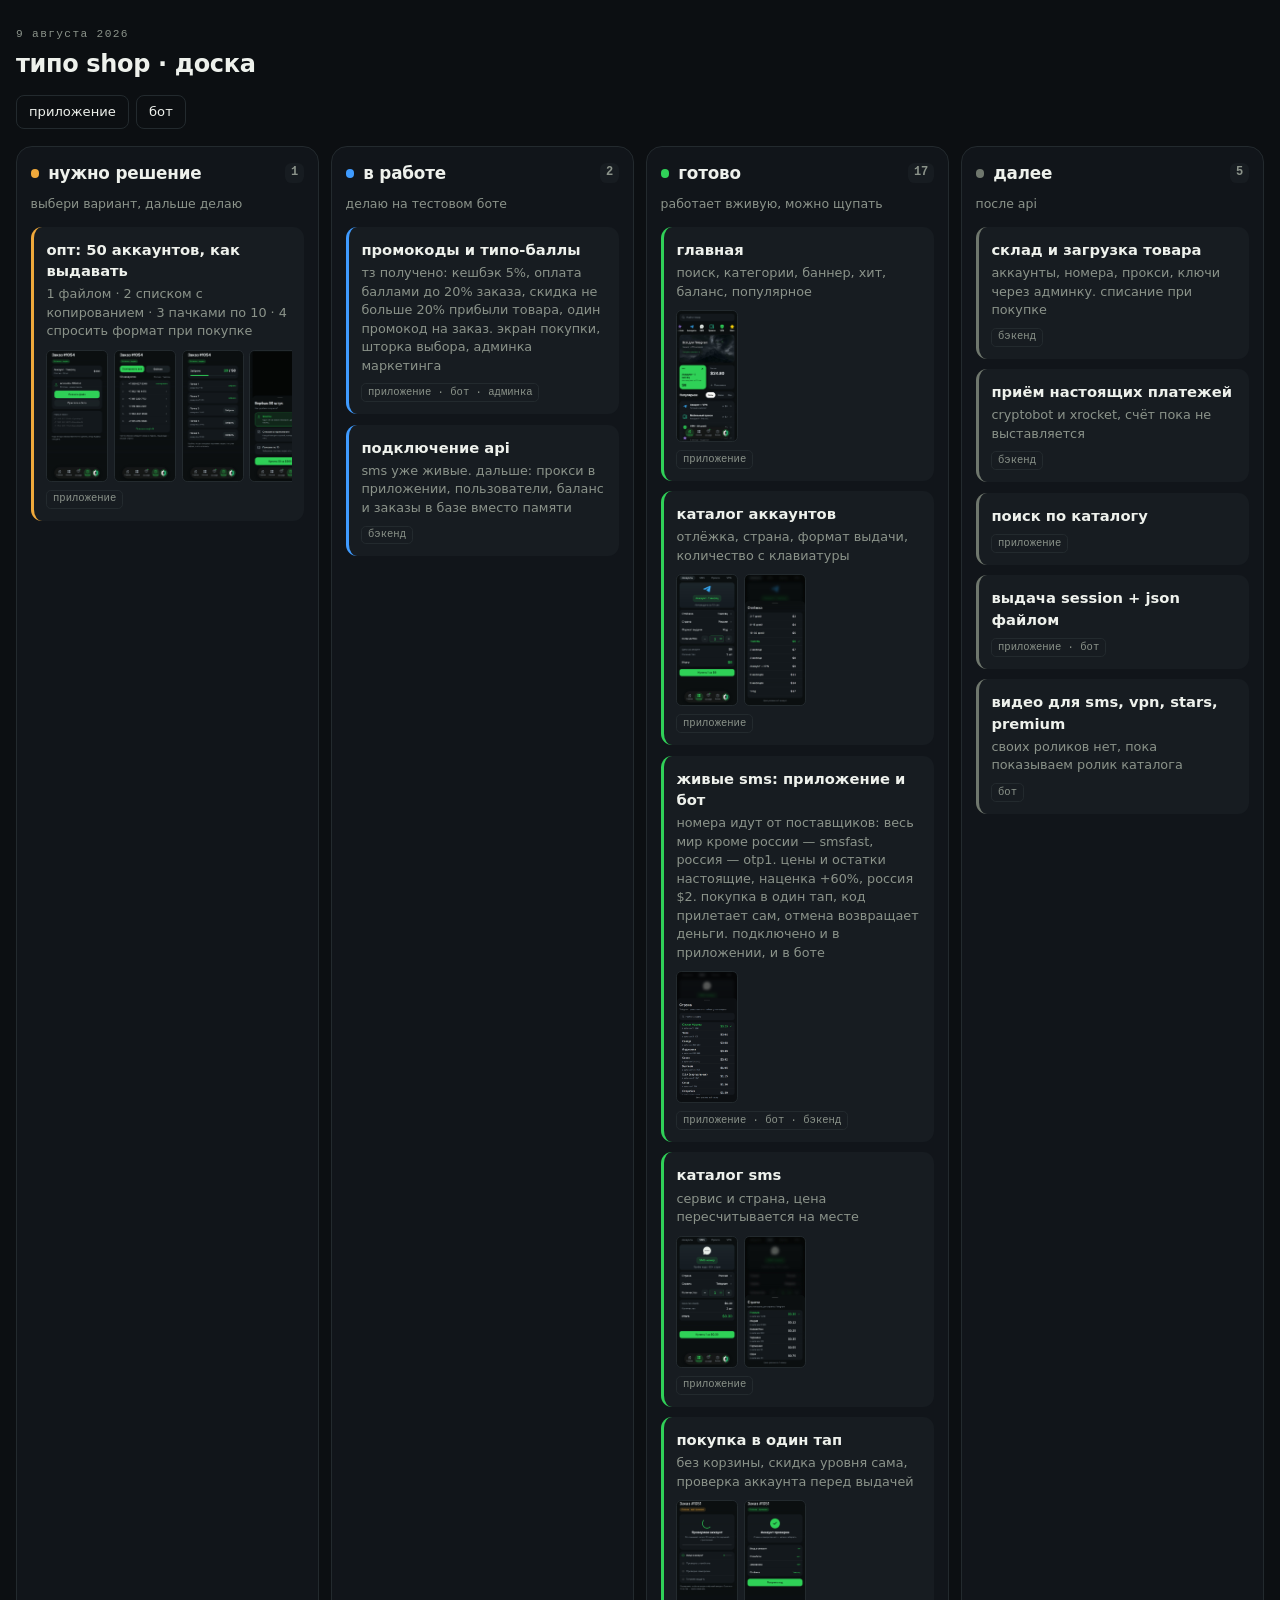
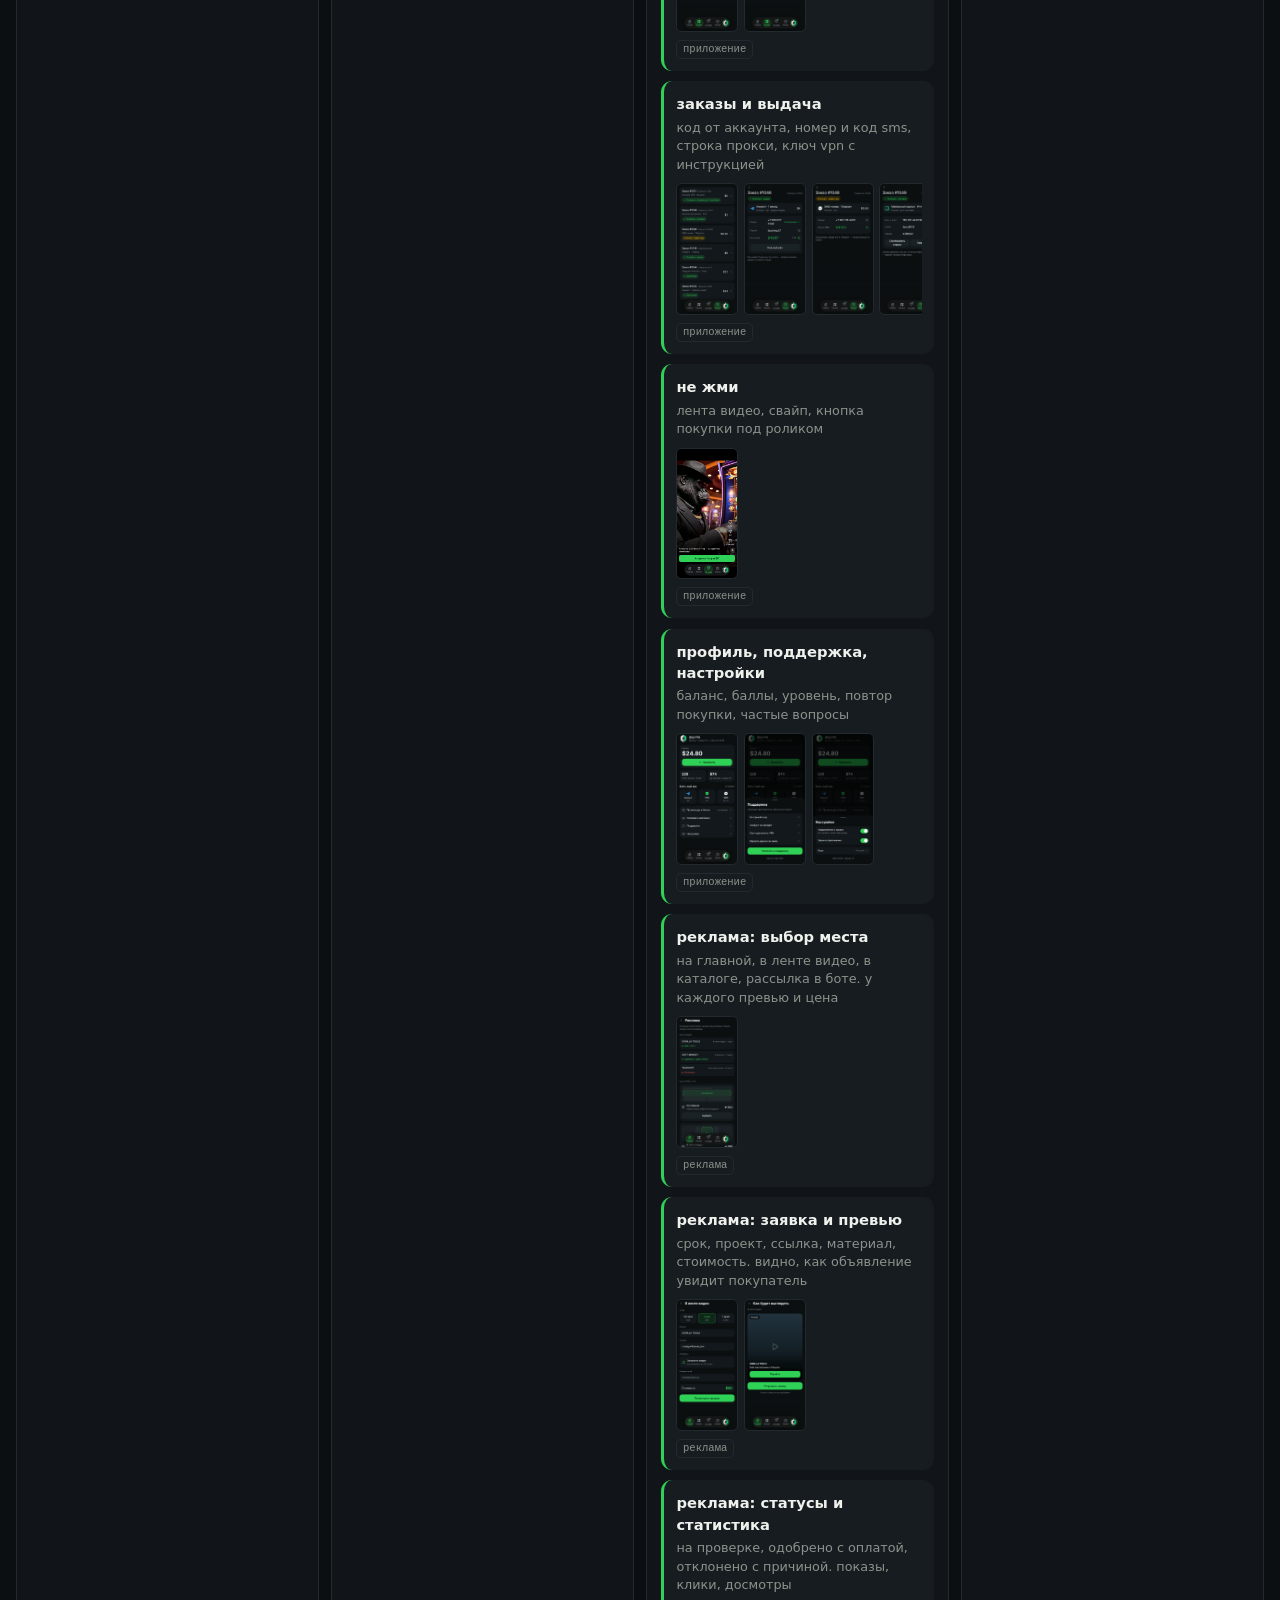
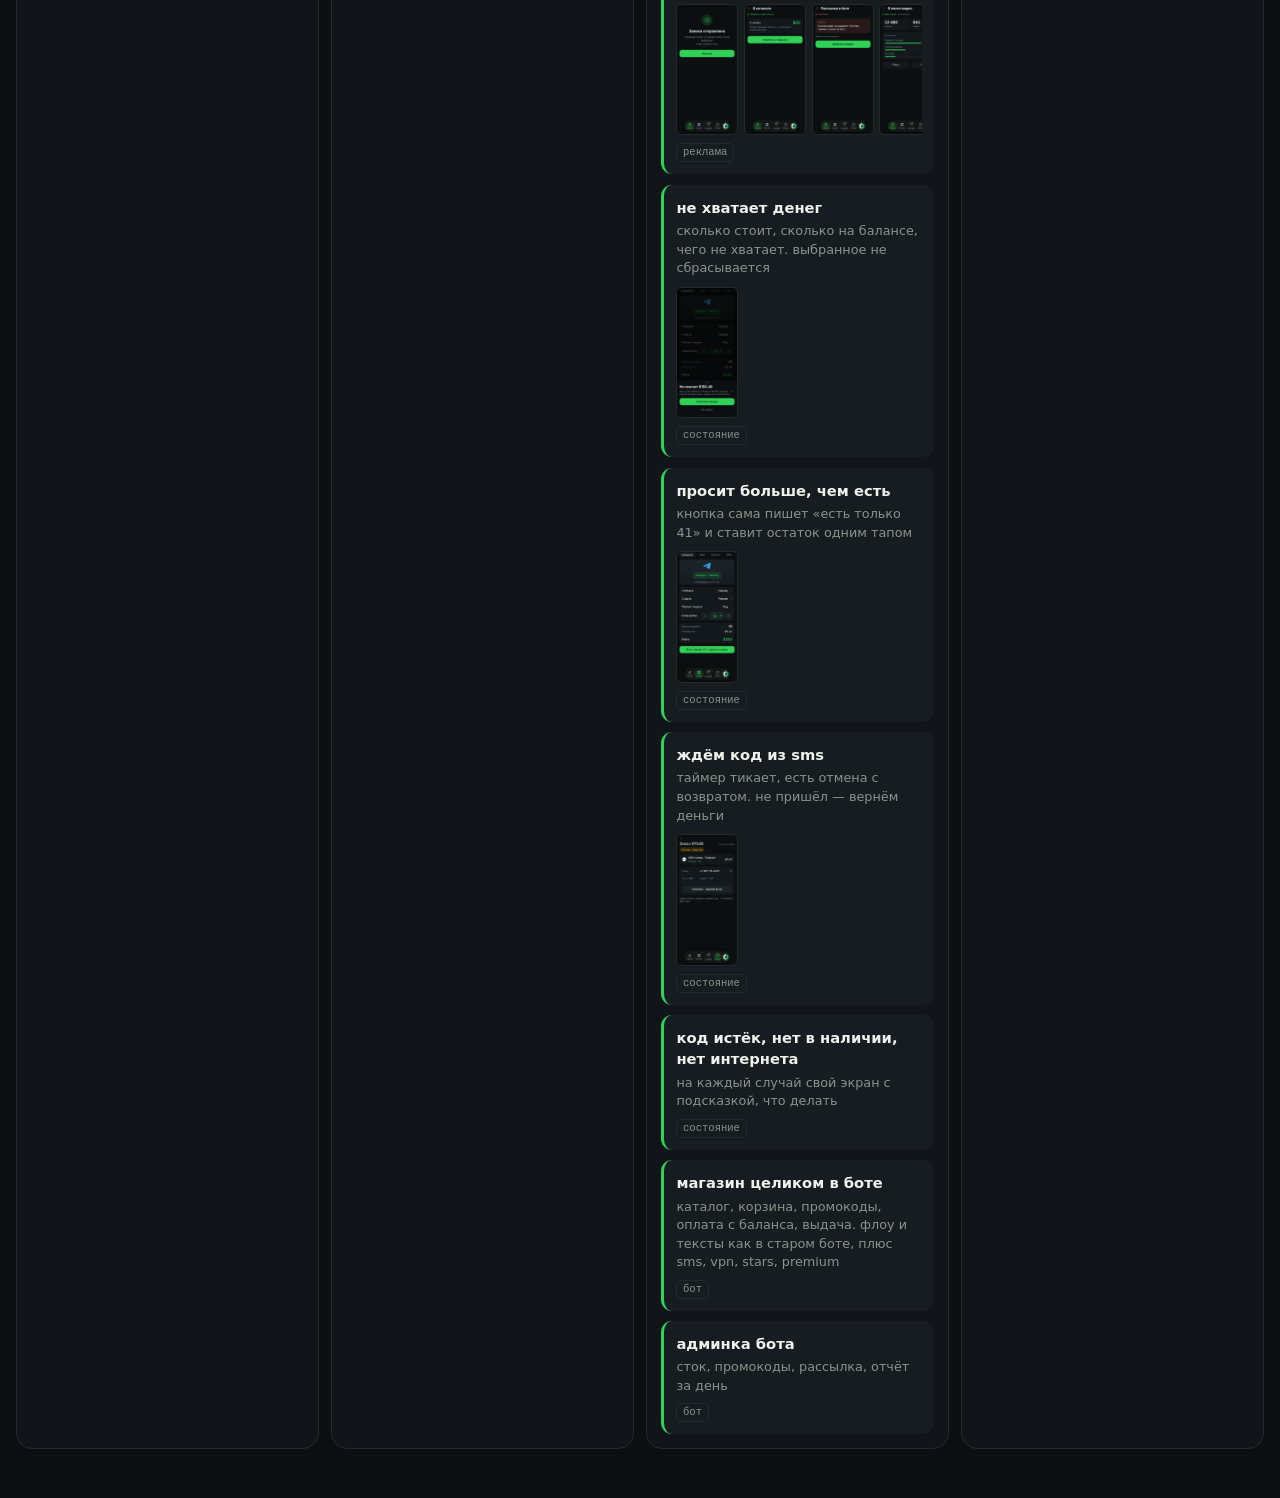
==== status/index.html @ cf7c8e37 "статус: живые sms в приложении и боте, лента во весь экран" ====
<!doctype html>
<html lang="ru">
<head>
<meta charset="utf-8">
<meta name="viewport" content="width=device-width, initial-scale=1">
<title>типо shop · доска</title>
<style>
  :root {
    --bg: #0c0f12;
    --col: #11151a;
    --card: #171c21;
    --ink: #eef1ec;
    --dim: #8b938a;
    --rule: #232a2e;
    --ok: #30d158;
    --work: #3f9bff;
    --wait: #f0a93b;
    --next: #6f776d;
    --mono: ui-monospace, "SF Mono", Menlo, monospace;
    --sans: system-ui, -apple-system, "Segoe UI", Roboto, sans-serif;
  }
  * { box-sizing: border-box; }
  body {
    margin: 0; background: var(--bg); color: var(--ink);
    font-family: var(--sans); line-height: 1.45; -webkit-font-smoothing: antialiased;
  }
  header { padding: 1.6rem 1rem 1.1rem; max-width: 82rem; margin: 0 auto; }
  .date { font-family: var(--mono); font-size: 0.7rem; color: var(--dim); letter-spacing: 0.12em; }
  h1 { font-size: 1.5rem; margin: 0.35rem 0 0; font-weight: 700; letter-spacing: -0.015em; }
  .links { display: flex; gap: 0.45rem; flex-wrap: wrap; margin-top: 0.8rem; }
  .links a {
    font-size: 0.82rem; text-decoration: none; color: var(--ink);
    border: 1px solid var(--rule); border-radius: 0.5rem; padding: 0.4rem 0.75rem;
  }
  .links a:hover { border-color: var(--ok); color: var(--ok); }

  /* доска: на телефоне колонки листаются вбок, на широком экране стоят рядом */
  .board {
    display: grid; gap: 0.75rem; padding: 0 1rem 3rem;
    grid-auto-flow: column; grid-auto-columns: 86vw;
    overflow-x: auto; scroll-snap-type: x mandatory;
    max-width: 82rem; margin: 0 auto;
  }
  .board::-webkit-scrollbar { display: none; }
  @media (min-width: 60rem) {
    .board { grid-auto-columns: minmax(0, 1fr); overflow: visible; }
  }
  .col {
    scroll-snap-align: start; background: var(--col);
    border: 1px solid var(--rule); border-radius: 1rem; padding: 0.85rem;
    display: flex; flex-direction: column; gap: 0.65rem; min-width: 0;
  }
  .col > h2 {
    display: flex; align-items: center; gap: 0.55rem; margin: 0 0 0.15rem;
    font-size: 1.05rem; font-weight: 700; letter-spacing: -0.01em;
  }
  .col > h2 i { width: 0.55rem; height: 0.55rem; border-radius: 50%; flex: none; }
  .col > h2 span {
    margin-left: auto; font-family: var(--mono); font-size: 0.75rem;
    color: var(--dim); background: var(--card); border-radius: 0.4rem; padding: 0.1rem 0.4rem;
  }
  .c-need i { background: var(--wait); }
  .c-work i { background: var(--work); }
  .c-done i { background: var(--ok); }
  .c-next i { background: var(--next); }
  .hint { font-size: 0.78rem; color: var(--dim); margin: -0.2rem 0 0.2rem; }

  .card {
    background: var(--card); border-radius: 0.7rem; padding: 0.75rem 0.8rem;
    border-left: 3px solid transparent;
  }
  .c-need .card { border-left-color: var(--wait); }
  .c-work .card { border-left-color: var(--work); }
  .c-done .card { border-left-color: var(--ok); }
  .c-next .card { border-left-color: var(--next); }
  .card .t { font-size: 0.92rem; font-weight: 600; }
  .card .d { font-size: 0.8rem; color: var(--dim); margin-top: 0.25rem; }
  .tag {
    display: inline-block; font-family: var(--mono); font-size: 0.66rem;
    color: var(--dim); border: 1px solid var(--rule); border-radius: 0.3rem;
    padding: 0.05rem 0.35rem; margin-top: 0.5rem;
  }
  .shots { display: flex; gap: 0.35rem; margin-top: 0.55rem; overflow-x: auto; }
  .shots::-webkit-scrollbar { display: none; }
  .shots button { flex: none; padding: 0; border: 0; background: none; cursor: pointer; }
  .shots img {
    display: block; width: 62px; border-radius: 0.35rem;
    border: 1px solid var(--rule); background: var(--bg);
  }

  .lb { position: fixed; inset: 0; z-index: 50; background: rgba(0,0,0,.95); display: none; flex-direction: column; }
  .lb.on { display: flex; }
  .lb .bar { padding: 0.7rem 0.9rem; }
  .lb button {
    background: var(--card); color: var(--ink); border: 1px solid var(--rule);
    border-radius: 0.5rem; padding: 0.5rem 0.85rem; font-size: 0.9rem;
    font-family: var(--sans); cursor: pointer;
  }
  .lb button:hover { border-color: var(--ok); color: var(--ok); }
  .lb .pane { flex: 1; overflow: auto; display: flex; justify-content: center; padding: 0 0.9rem 1.5rem; }
  .lb img { max-width: 100%; align-self: flex-start; border-radius: 0.6rem; border: 1px solid var(--rule); }
</style>
</head>
<body>

<header>
  <div class="date">9 августа 2026</div>
  <h1>типо shop · доска</h1>
  <div class="links">
    <a href="https://t.me/sverdlovsktipo_bot?startapp">приложение</a>
    <a href="https://t.me/sverdlovsktipo_bot">бот</a>
  </div>
</header>

<div class="board">

  <div class="col c-need">
    <h2><i></i>нужно решение<span>1</span></h2>
    <div class="hint">выбери вариант, дальше делаю</div>
    <div class="card">
      <div class="t">опт: 50 аккаунтов, как выдавать</div>
      <div class="d">1 файлом · 2 списком с копированием · 3 пачками по 10 · 4 спросить формат при покупке</div>
      <div class="shots">
        <button type="button" data-src="img/bulk-1-file.jpg"><img src="img/bulk-1-file.jpg" alt="файлом"></button>
        <button type="button" data-src="img/bulk-2-list.jpg"><img src="img/bulk-2-list.jpg" alt="списком"></button>
        <button type="button" data-src="img/bulk-3-packs.jpg"><img src="img/bulk-3-packs.jpg" alt="пачками"></button>
        <button type="button" data-src="img/bulk-4-ask.jpg"><img src="img/bulk-4-ask.jpg" alt="спросить"></button>
      </div>
      <span class="tag">приложение</span>
    </div>
  </div>

  <div class="col c-work">
    <h2><i></i>в работе<span>2</span></h2>
    <div class="hint">делаю на тестовом боте</div>
    <div class="card">
      <div class="t">промокоды и типо-баллы</div>
      <div class="d">тз получено: кешбэк 5%, оплата баллами до 20% заказа, скидка не больше 20% прибыли товара, один промокод на заказ. экран покупки, шторка выбора, админка маркетинга</div>
      <span class="tag">приложение · бот · админка</span>
    </div>
    <div class="card">
      <div class="t">подключение api</div>
      <div class="d">sms уже живые. дальше: прокси в приложении, пользователи, баланс и заказы в базе вместо памяти</div>
      <span class="tag">бэкенд</span>
    </div>
  </div>

  <div class="col c-done">
    <h2><i></i>готово<span>17</span></h2>
    <div class="hint">работает вживую, можно щупать</div>

    <div class="card">
      <div class="t">главная</div>
      <div class="d">поиск, категории, баннер, хит, баланс, популярное</div>
      <div class="shots"><button type="button" data-src="img/home.jpg"><img src="img/home.jpg" alt="главная"></button></div>
      <span class="tag">приложение</span>
    </div>

    <div class="card">
      <div class="t">каталог аккаунтов</div>
      <div class="d">отлёжка, страна, формат выдачи, количество с клавиатуры</div>
      <div class="shots">
        <button type="button" data-src="img/catalog.jpg"><img src="img/catalog.jpg" alt="каталог"></button>
        <button type="button" data-src="img/sheet.jpg"><img src="img/sheet.jpg" alt="отлёжка"></button>
      </div>
      <span class="tag">приложение</span>
    </div>

    <div class="card">
      <div class="t">живые sms: приложение и бот</div>
      <div class="d">номера идут от поставщиков: весь мир кроме россии — smsfast, россия — otp1. цены и остатки настоящие, наценка +60%, россия $2. покупка в один тап, код прилетает сам, отмена возвращает деньги. подключено и в приложении, и в боте</div>
      <div class="shots">
        <button type="button" data-src="img/sms-live.jpg"><img src="img/sms-live.jpg" alt="живые страны и цены"></button>
      </div>
      <span class="tag">приложение · бот · бэкенд</span>
    </div>

    <div class="card">
      <div class="t">каталог sms</div>
      <div class="d">сервис и страна, цена пересчитывается на месте</div>
      <div class="shots">
        <button type="button" data-src="img/sms-catalog.jpg"><img src="img/sms-catalog.jpg" alt="sms"></button>
        <button type="button" data-src="img/sms-country.jpg"><img src="img/sms-country.jpg" alt="страна"></button>
      </div>
      <span class="tag">приложение</span>
    </div>

    <div class="card">
      <div class="t">покупка в один тап</div>
      <div class="d">без корзины, скидка уровня сама, проверка аккаунта перед выдачей</div>
      <div class="shots">
        <button type="button" data-src="img/check.jpg"><img src="img/check.jpg" alt="проверка"></button>
        <button type="button" data-src="img/check-done.jpg"><img src="img/check-done.jpg" alt="проверен"></button>
      </div>
      <span class="tag">приложение</span>
    </div>

    <div class="card">
      <div class="t">заказы и выдача</div>
      <div class="d">код от аккаунта, номер и код sms, строка прокси, ключ vpn с инструкцией</div>
      <div class="shots">
        <button type="button" data-src="img/orders.jpg"><img src="img/orders.jpg" alt="заказы"></button>
        <button type="button" data-src="img/order-acc.jpg"><img src="img/order-acc.jpg" alt="аккаунт"></button>
        <button type="button" data-src="img/order-sms.jpg"><img src="img/order-sms.jpg" alt="sms"></button>
        <button type="button" data-src="img/order-proxy.jpg"><img src="img/order-proxy.jpg" alt="прокси"></button>
        <button type="button" data-src="img/order-vpn.jpg"><img src="img/order-vpn.jpg" alt="vpn"></button>
      </div>
      <span class="tag">приложение</span>
    </div>

    <div class="card">
      <div class="t">не жми</div>
      <div class="d">лента видео, свайп, кнопка покупки под роликом</div>
      <div class="shots"><button type="button" data-src="img/feed.jpg"><img src="img/feed.jpg" alt="лента"></button></div>
      <span class="tag">приложение</span>
    </div>

    <div class="card">
      <div class="t">профиль, поддержка, настройки</div>
      <div class="d">баланс, баллы, уровень, повтор покупки, частые вопросы</div>
      <div class="shots">
        <button type="button" data-src="img/profile.jpg"><img src="img/profile.jpg" alt="профиль"></button>
        <button type="button" data-src="img/support.jpg"><img src="img/support.jpg" alt="поддержка"></button>
        <button type="button" data-src="img/settings.jpg"><img src="img/settings.jpg" alt="настройки"></button>
      </div>
      <span class="tag">приложение</span>
    </div>

    <div class="card">
      <div class="t">реклама: выбор места</div>
      <div class="d">на главной, в ленте видео, в каталоге, рассылка в боте. у каждого превью и цена</div>
      <div class="shots"><button type="button" data-src="img/ad-list.jpg"><img src="img/ad-list.jpg" alt="места"></button></div>
      <span class="tag">реклама</span>
    </div>

    <div class="card">
      <div class="t">реклама: заявка и превью</div>
      <div class="d">срок, проект, ссылка, материал, стоимость. видно, как объявление увидит покупатель</div>
      <div class="shots">
        <button type="button" data-src="img/ad-build.jpg"><img src="img/ad-build.jpg" alt="заявка"></button>
        <button type="button" data-src="img/ad-preview.jpg"><img src="img/ad-preview.jpg" alt="превью"></button>
      </div>
      <span class="tag">реклама</span>
    </div>

    <div class="card">
      <div class="t">реклама: статусы и статистика</div>
      <div class="d">на проверке, одобрено с оплатой, отклонено с причиной. показы, клики, досмотры</div>
      <div class="shots">
        <button type="button" data-src="img/ad-sent.jpg"><img src="img/ad-sent.jpg" alt="отправлено"></button>
        <button type="button" data-src="img/ad-approved.jpg"><img src="img/ad-approved.jpg" alt="одобрено"></button>
        <button type="button" data-src="img/ad-declined.jpg"><img src="img/ad-declined.jpg" alt="отклонено"></button>
        <button type="button" data-src="img/ad-active.jpg"><img src="img/ad-active.jpg" alt="статистика"></button>
      </div>
      <span class="tag">реклама</span>
    </div>

    <div class="card">
      <div class="t">не хватает денег</div>
      <div class="d">сколько стоит, сколько на балансе, чего не хватает. выбранное не сбрасывается</div>
      <div class="shots"><button type="button" data-src="img/no-money.jpg"><img src="img/no-money.jpg" alt="не хватает"></button></div>
      <span class="tag">состояние</span>
    </div>

    <div class="card">
      <div class="t">просит больше, чем есть</div>
      <div class="d">кнопка сама пишет «есть только 41» и ставит остаток одним тапом</div>
      <div class="shots"><button type="button" data-src="img/stock.jpg"><img src="img/stock.jpg" alt="остаток"></button></div>
      <span class="tag">состояние</span>
    </div>

    <div class="card">
      <div class="t">ждём код из sms</div>
      <div class="d">таймер тикает, есть отмена с возвратом. не пришёл — вернём деньги</div>
      <div class="shots"><button type="button" data-src="img/sms-waiting.jpg"><img src="img/sms-waiting.jpg" alt="ждём код"></button></div>
      <span class="tag">состояние</span>
    </div>

    <div class="card">
      <div class="t">код истёк, нет в наличии, нет интернета</div>
      <div class="d">на каждый случай свой экран с подсказкой, что делать</div>
      <span class="tag">состояние</span>
    </div>

    <div class="card">
      <div class="t">магазин целиком в боте</div>
      <div class="d">каталог, корзина, промокоды, оплата с баланса, выдача. флоу и тексты как в старом боте, плюс sms, vpn, stars, premium</div>
      <span class="tag">бот</span>
    </div>

    <div class="card">
      <div class="t">админка бота</div>
      <div class="d">сток, промокоды, рассылка, отчёт за день</div>
      <span class="tag">бот</span>
    </div>
  </div>

  <div class="col c-next">
    <h2><i></i>далее<span>5</span></h2>
    <div class="hint">после api</div>
    <div class="card">
      <div class="t">склад и загрузка товара</div>
      <div class="d">аккаунты, номера, прокси, ключи через админку. списание при покупке</div>
      <span class="tag">бэкенд</span>
    </div>
    <div class="card">
      <div class="t">приём настоящих платежей</div>
      <div class="d">cryptobot и xrocket, счёт пока не выставляется</div>
      <span class="tag">бэкенд</span>
    </div>
    <div class="card">
      <div class="t">поиск по каталогу</div>
      <span class="tag">приложение</span>
    </div>
    <div class="card">
      <div class="t">выдача session + json файлом</div>
      <span class="tag">приложение · бот</span>
    </div>
    <div class="card">
      <div class="t">видео для sms, vpn, stars, premium</div>
      <div class="d">своих роликов нет, пока показываем ролик каталога</div>
      <span class="tag">бот</span>
    </div>
  </div>

</div>

<div class="lb" id="lb">
  <div class="bar"><button type="button" id="lb-back">← назад</button></div>
  <div class="pane"><img id="lb-img" alt=""></div>
</div>
<script>
  var lb = document.getElementById('lb'),
      lbImg = document.getElementById('lb-img')

  function hide() {
    lb.classList.remove('on')
    document.body.style.overflow = ''
  }
  function back() {
    if (history.state && history.state.shot) history.back()
    else hide()
  }

  document.querySelectorAll('.shots button').forEach(function (b) {
    b.addEventListener('click', function () {
      lbImg.src = b.dataset.src
      lb.classList.add('on')
      document.body.style.overflow = 'hidden'
      history.pushState({ shot: 1 }, '', location.href.split('#')[0] + '#shot')
    })
  })
  document.getElementById('lb-back').addEventListener('click', function (e) {
    e.stopPropagation()
    back()
  })
  lb.addEventListener('click', function (e) {
    if (e.target === lb || e.target.classList.contains('pane')) back()
  })
  window.addEventListener('popstate', hide)
  document.addEventListener('keydown', function (e) { if (e.key === 'Escape') back() })
</script>
</body>
</html>
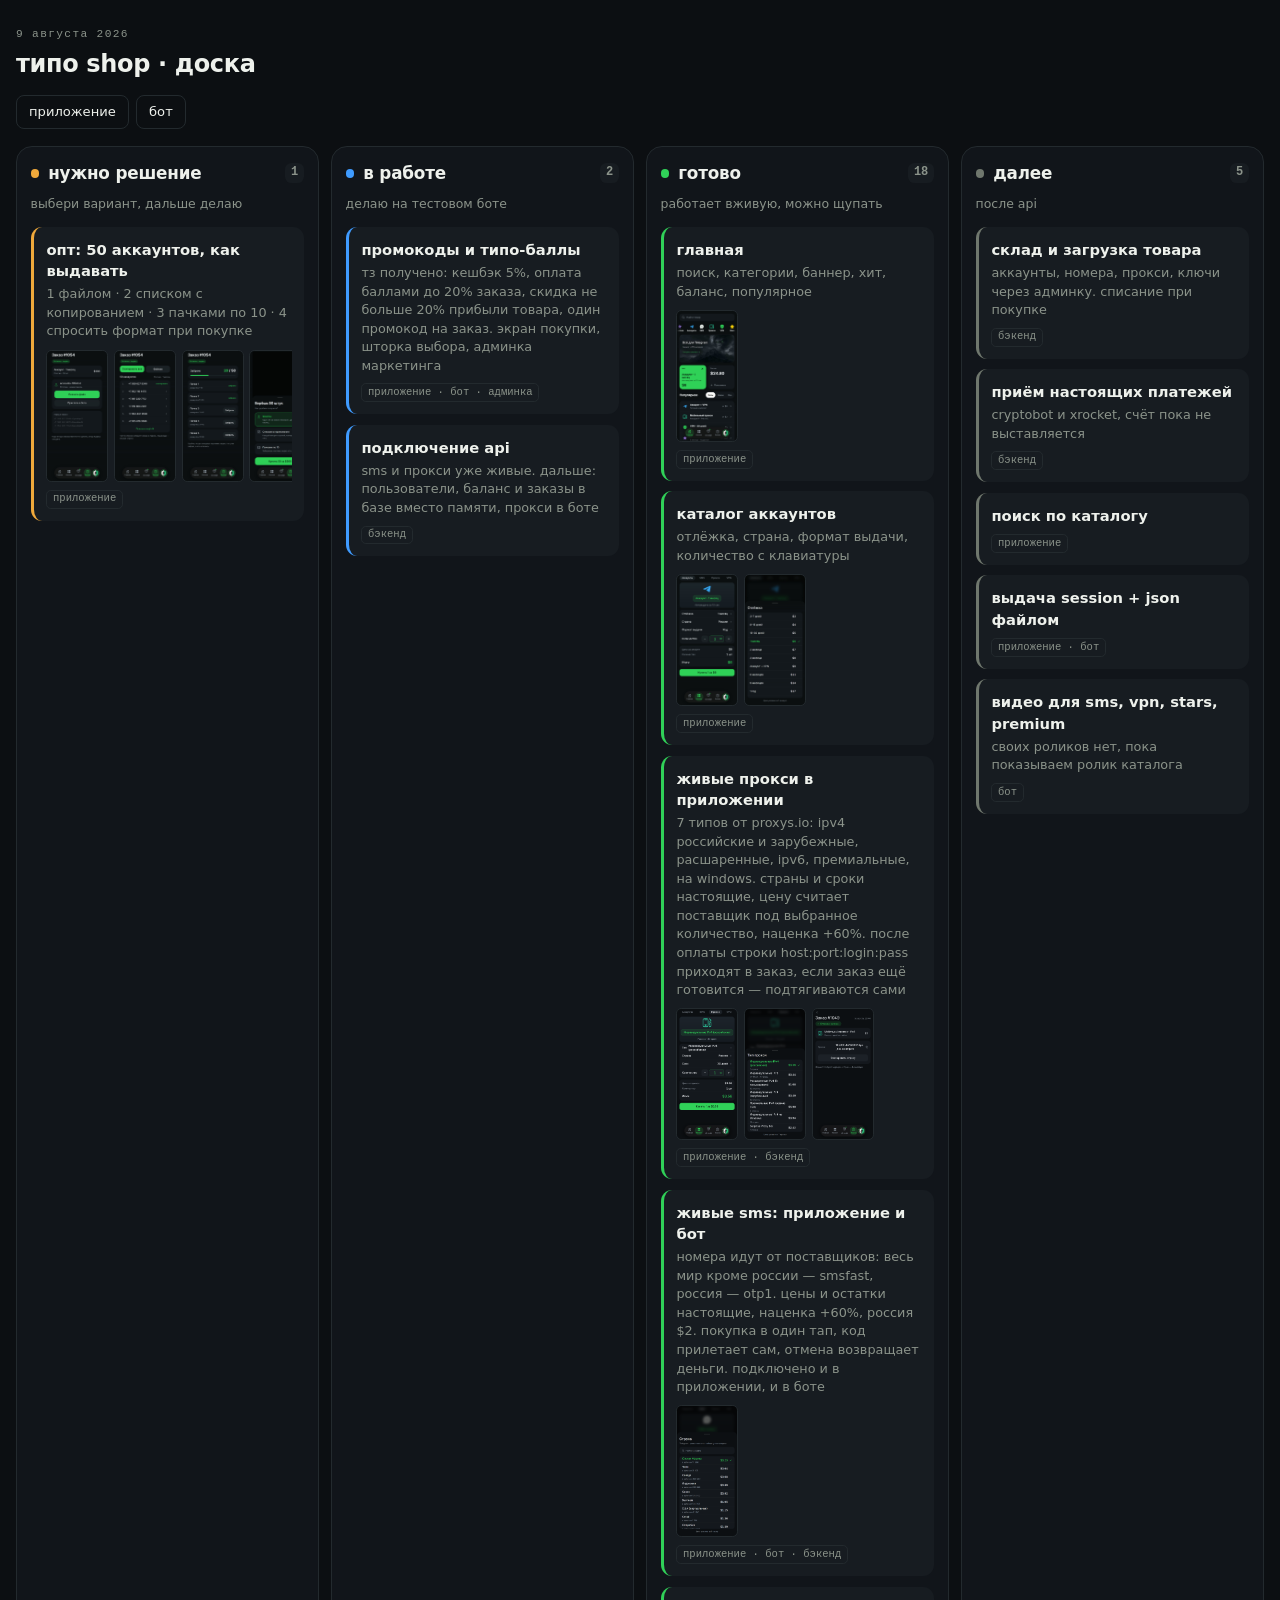
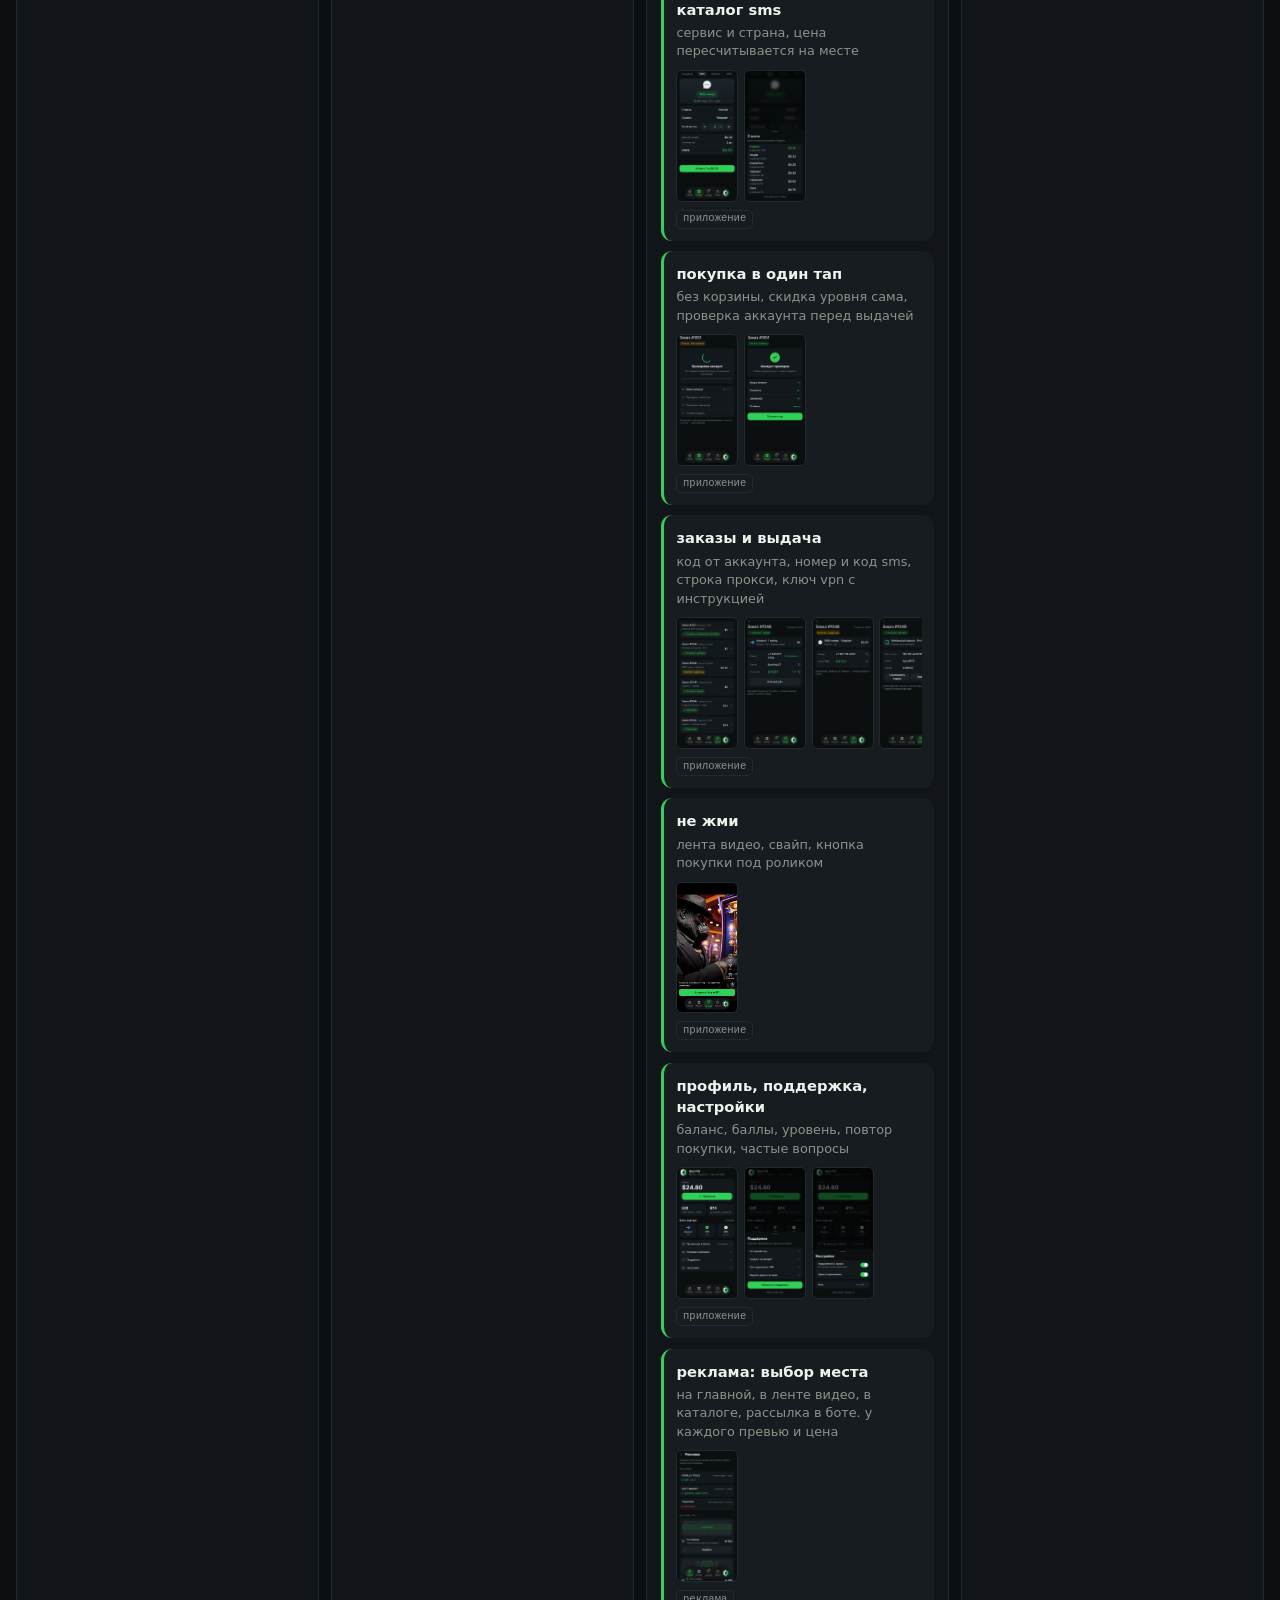
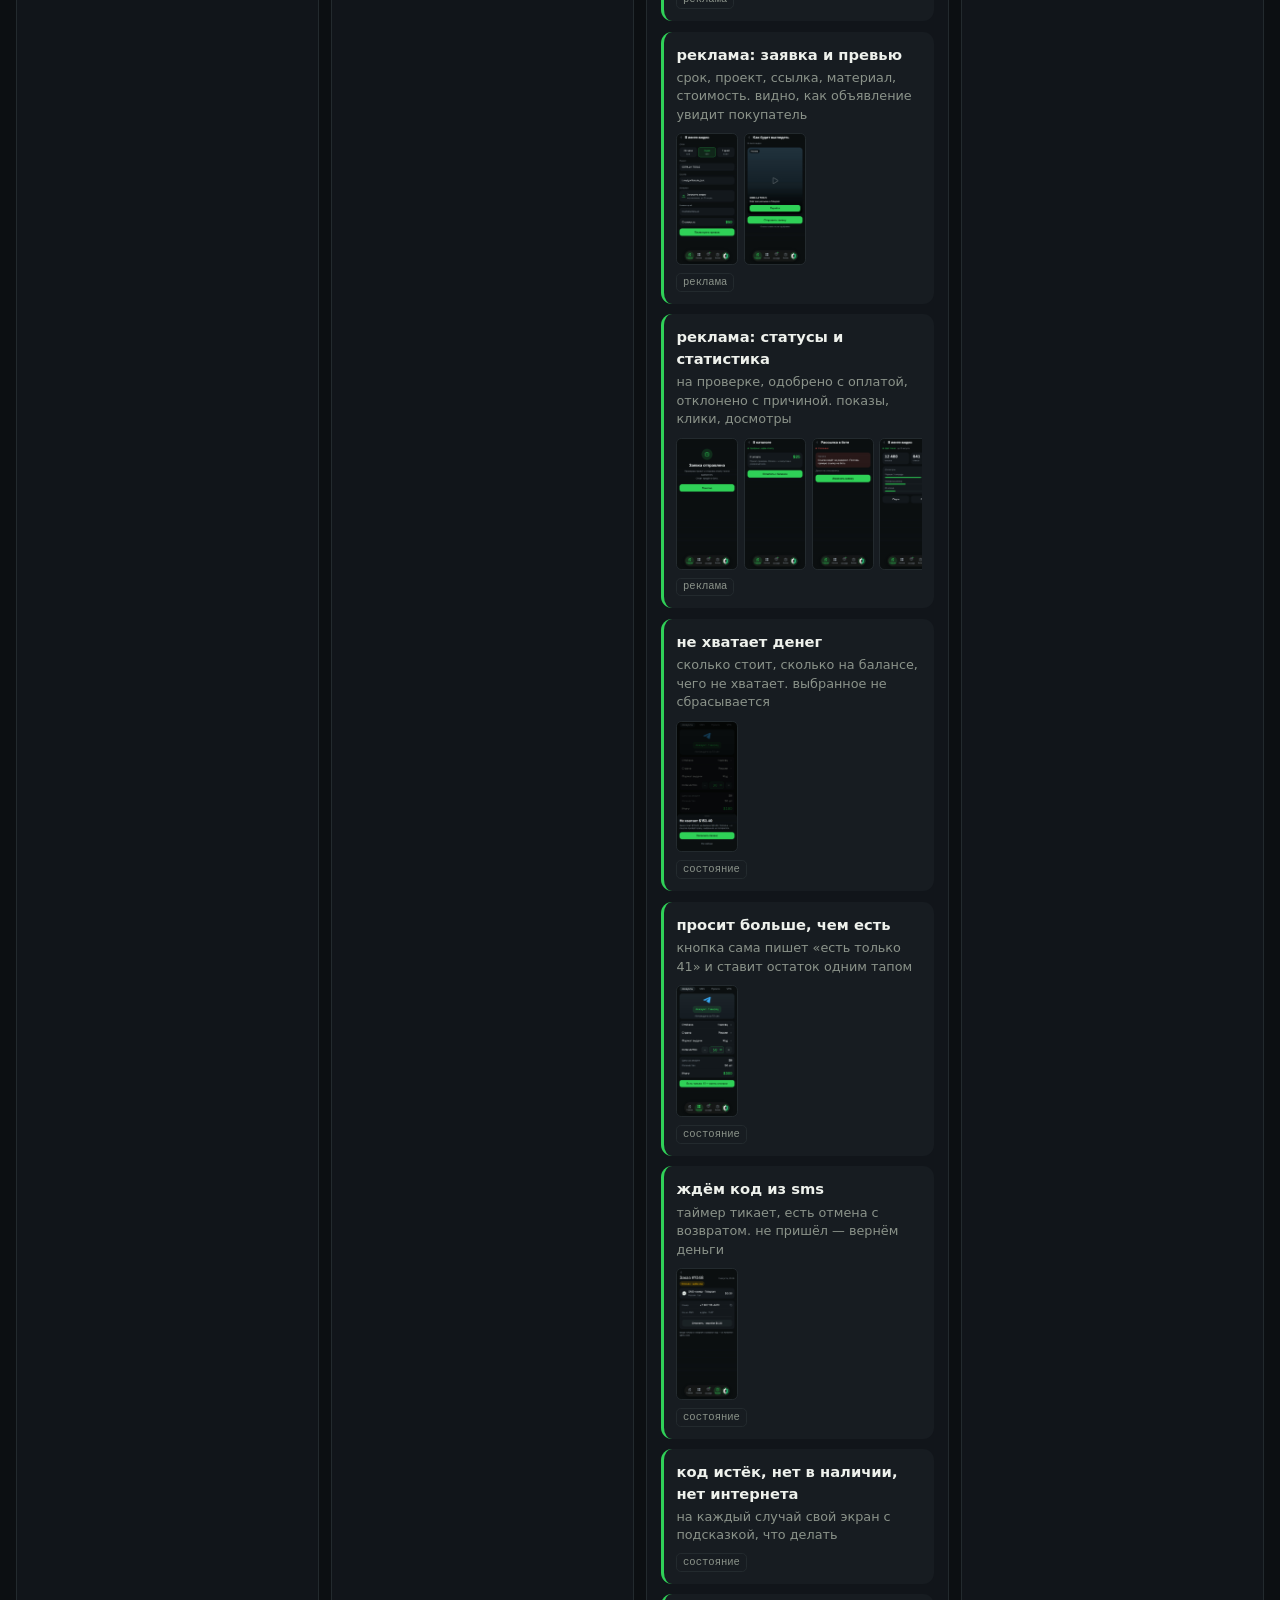
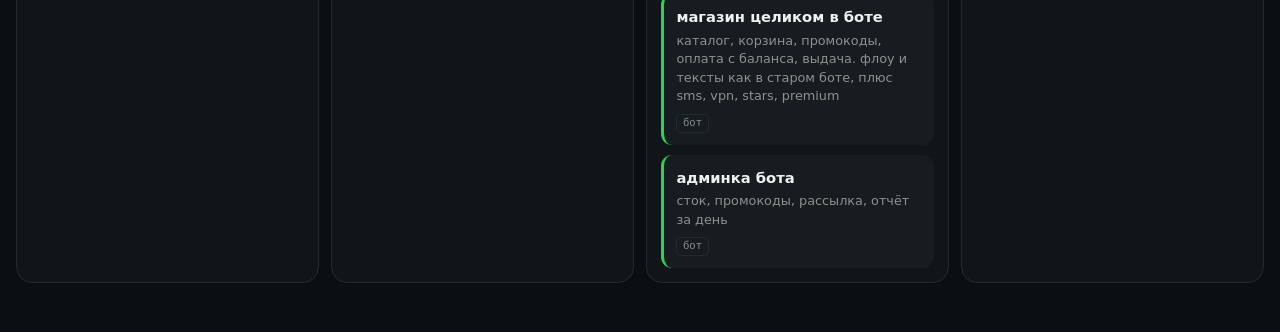
==== commit 4a992a07: "статус: живые прокси в приложении" ====
--- a/status/index.html
+++ b/status/index.html
@@ -140,13 +140,13 @@
     </div>
     <div class="card">
       <div class="t">подключение api</div>
-      <div class="d">sms уже живые. дальше: прокси в приложении, пользователи, баланс и заказы в базе вместо памяти</div>
+      <div class="d">sms и прокси уже живые. дальше: пользователи, баланс и заказы в базе вместо памяти, прокси в боте</div>
       <span class="tag">бэкенд</span>
     </div>
   </div>
 
   <div class="col c-done">
-    <h2><i></i>готово<span>17</span></h2>
+    <h2><i></i>готово<span>18</span></h2>
     <div class="hint">работает вживую, можно щупать</div>
 
     <div class="card">
@@ -164,6 +164,17 @@
         <button type="button" data-src="img/sheet.jpg"><img src="img/sheet.jpg" alt="отлёжка"></button>
       </div>
       <span class="tag">приложение</span>
+    </div>
+
+    <div class="card">
+      <div class="t">живые прокси в приложении</div>
+      <div class="d">7 типов от proxys.io: ipv4 российские и зарубежные, расшаренные, ipv6, премиальные, на windows. страны и сроки настоящие, цену считает поставщик под выбранное количество, наценка +60%. после оплаты строки host:port:login:pass приходят в заказ, если заказ ещё готовится — подтягиваются сами</div>
+      <div class="shots">
+        <button type="button" data-src="img/proxy-live.jpg"><img src="img/proxy-live.jpg" alt="покупка прокси"></button>
+        <button type="button" data-src="img/proxy-types.jpg"><img src="img/proxy-types.jpg" alt="типы прокси"></button>
+        <button type="button" data-src="img/proxy-order-live.jpg"><img src="img/proxy-order-live.jpg" alt="заказ прокси"></button>
+      </div>
+      <span class="tag">приложение · бэкенд</span>
     </div>
 
     <div class="card">
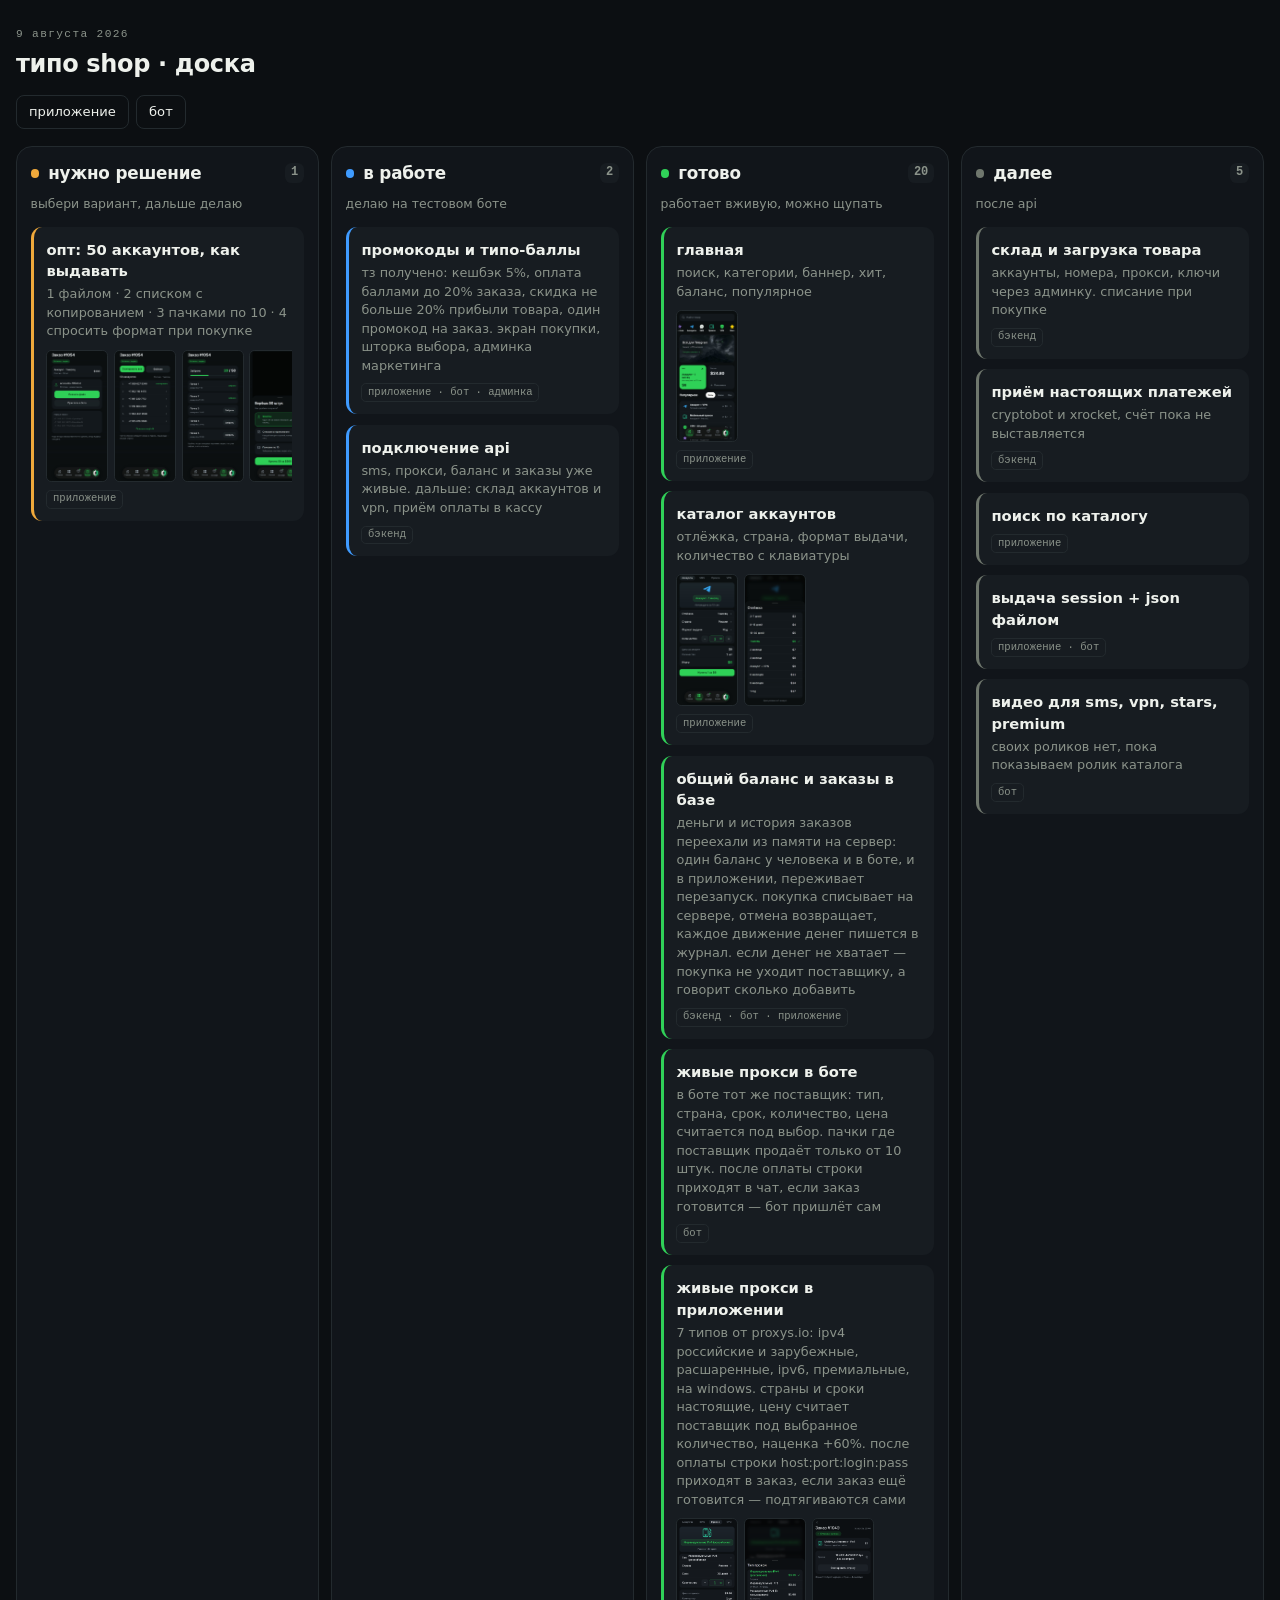
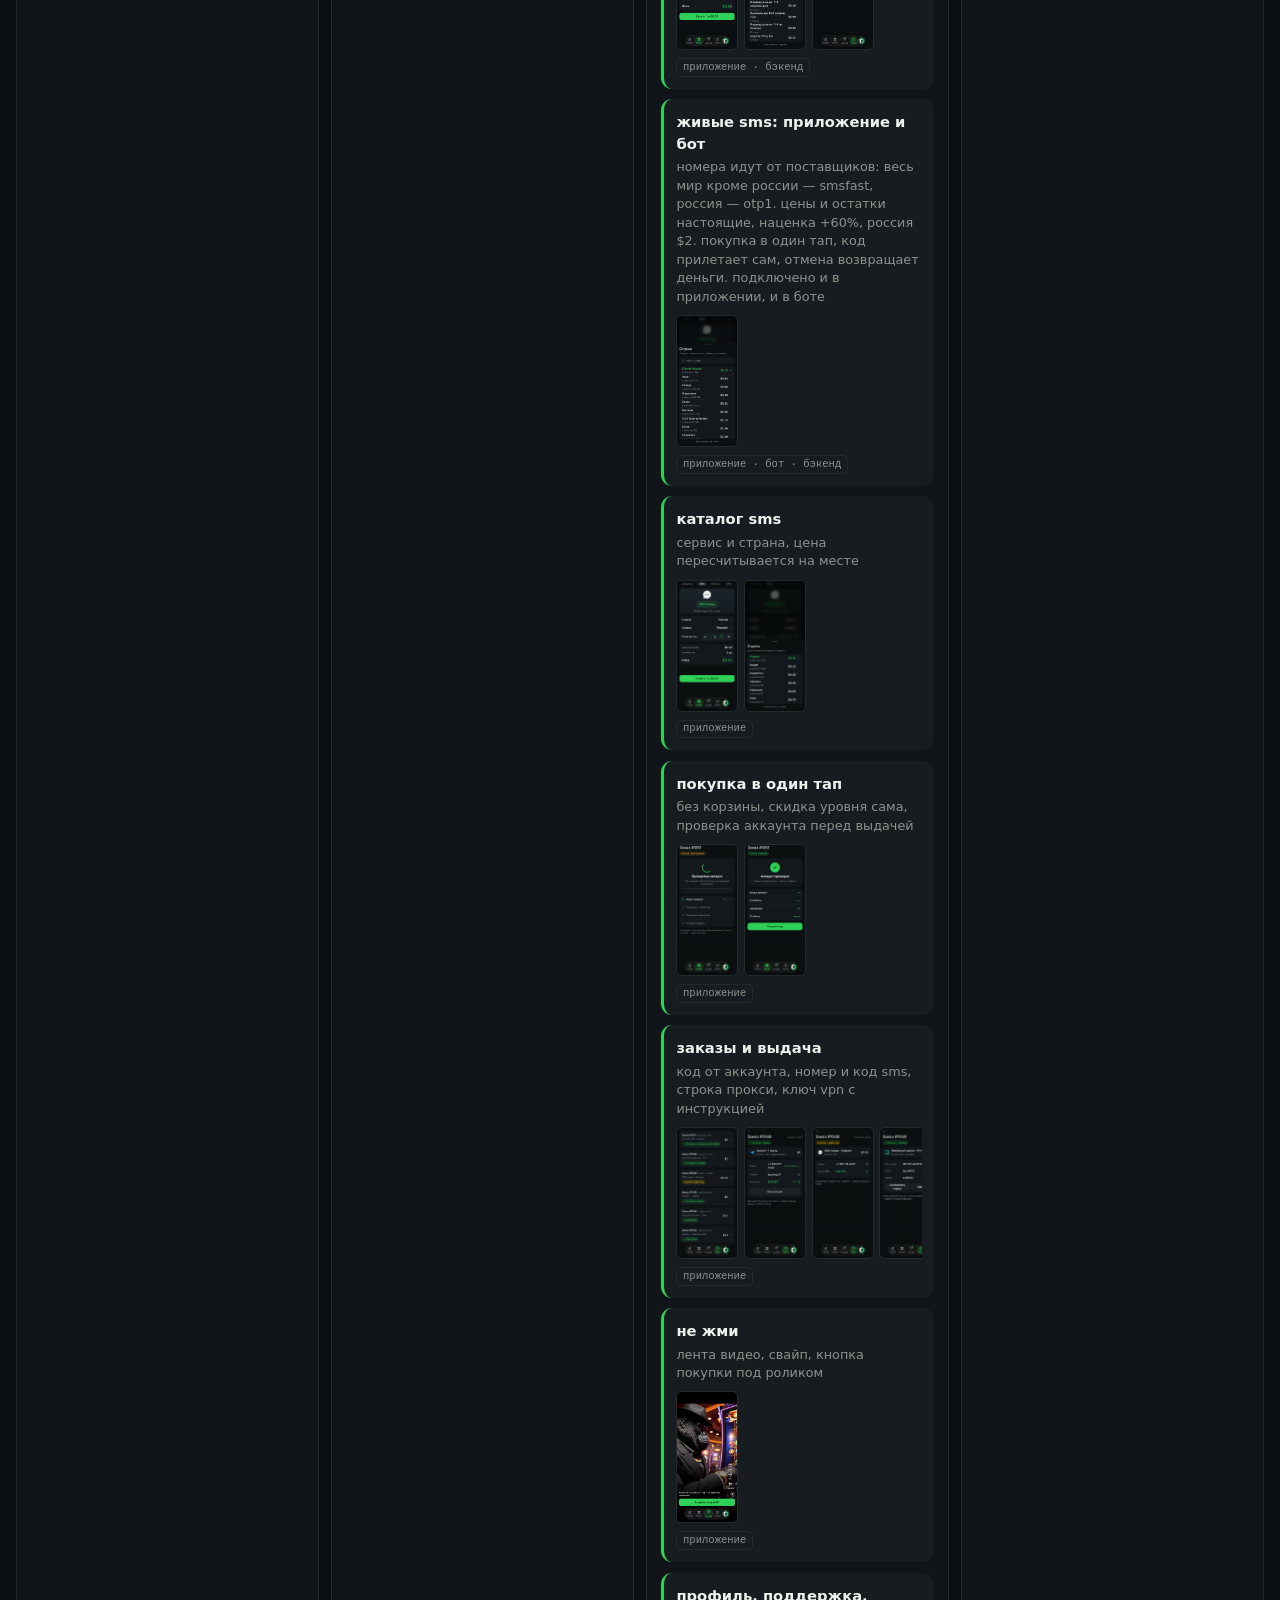
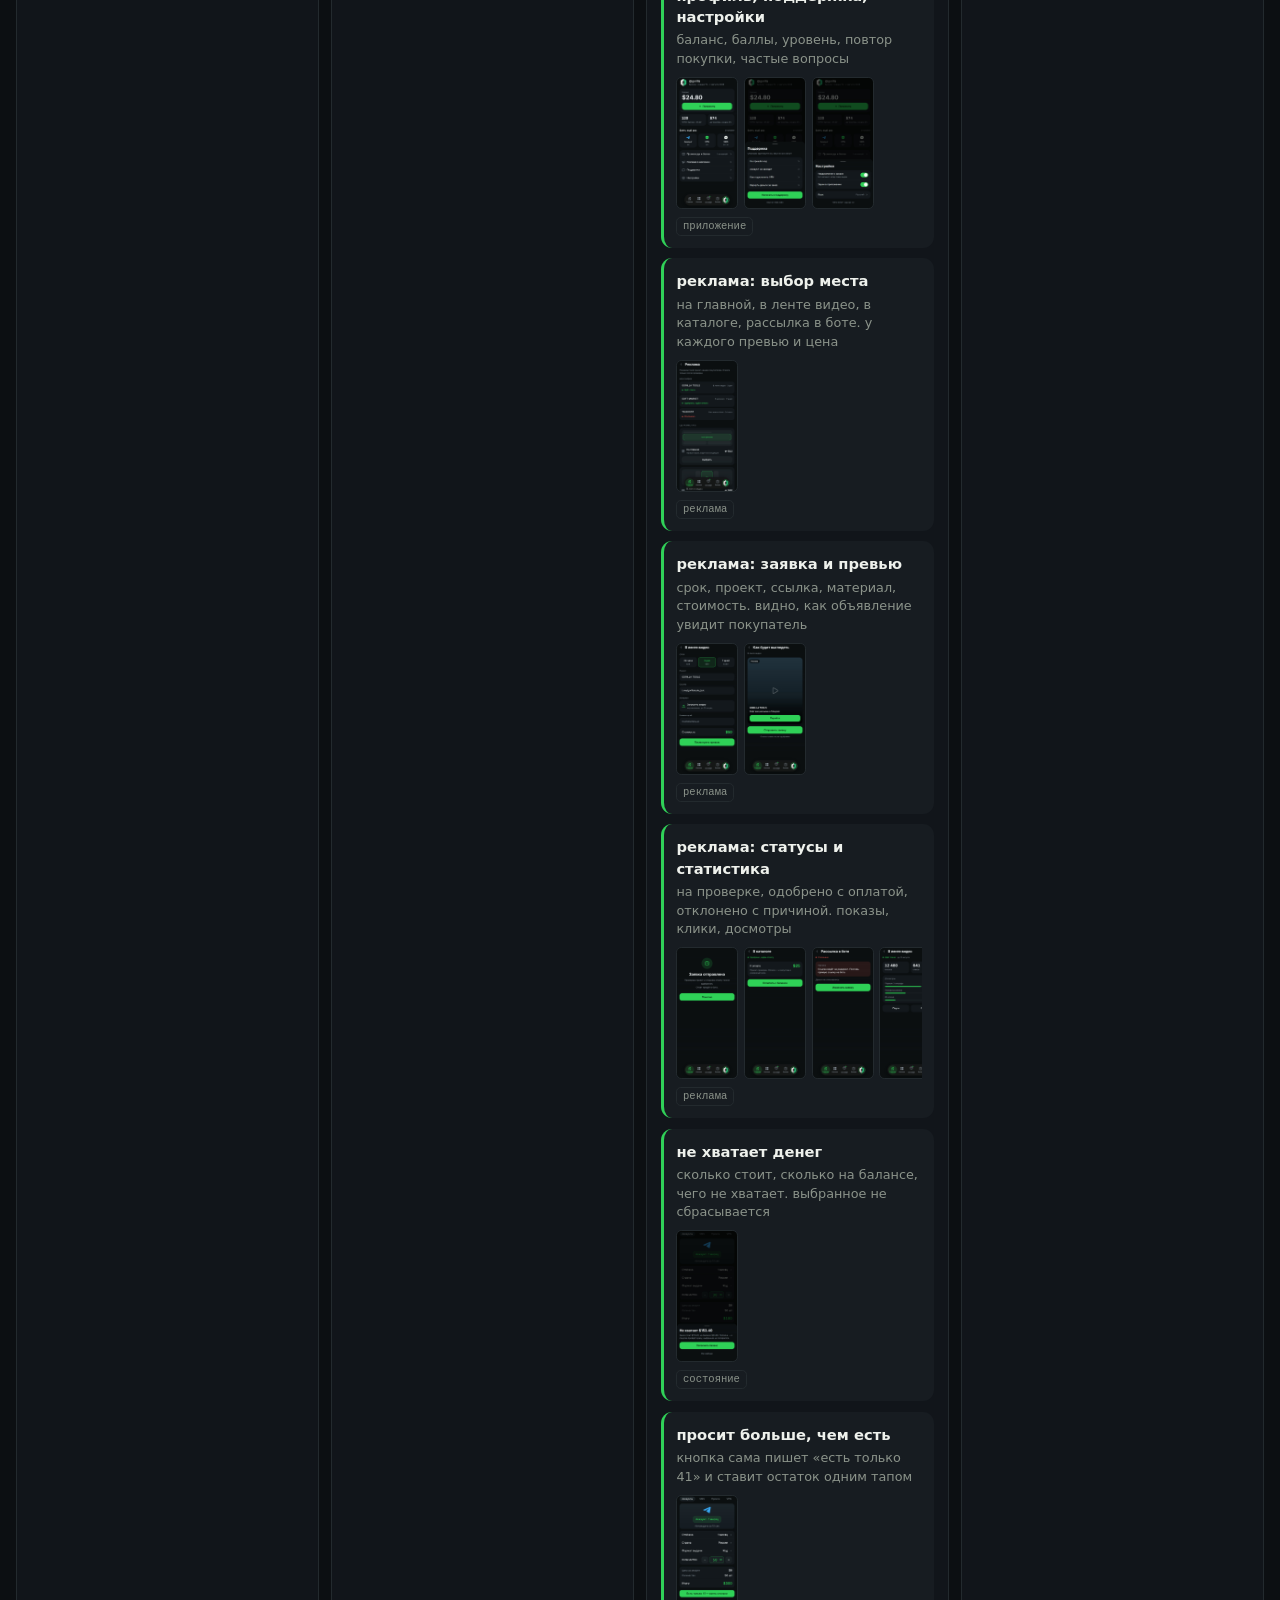
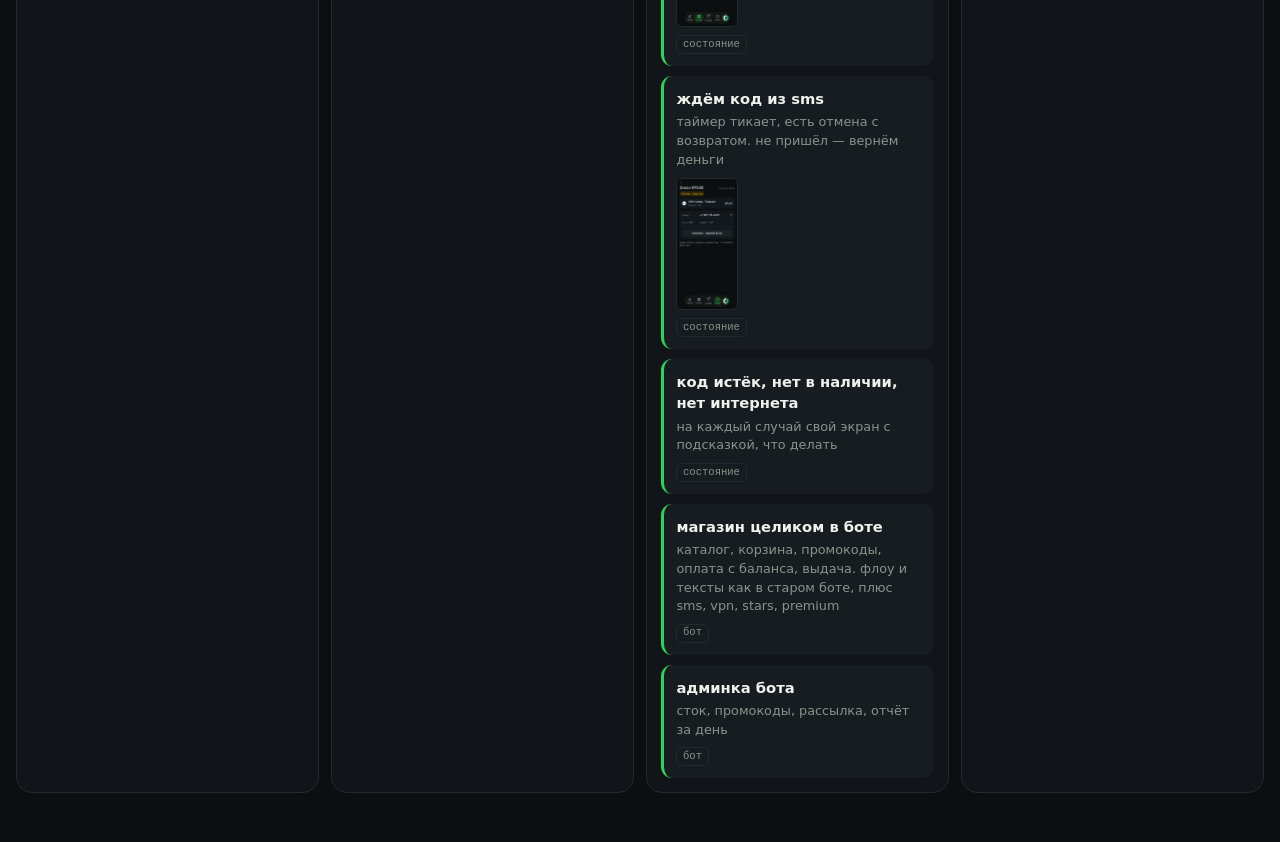
==== commit 3ffd8e9f: "статус: общий баланс, заказы в базе, прокси в боте" ====
--- a/status/index.html
+++ b/status/index.html
@@ -140,13 +140,13 @@
     </div>
     <div class="card">
       <div class="t">подключение api</div>
-      <div class="d">sms и прокси уже живые. дальше: пользователи, баланс и заказы в базе вместо памяти, прокси в боте</div>
+      <div class="d">sms, прокси, баланс и заказы уже живые. дальше: склад аккаунтов и vpn, приём оплаты в кассу</div>
       <span class="tag">бэкенд</span>
     </div>
   </div>
 
   <div class="col c-done">
-    <h2><i></i>готово<span>18</span></h2>
+    <h2><i></i>готово<span>20</span></h2>
     <div class="hint">работает вживую, можно щупать</div>
 
     <div class="card">
@@ -164,6 +164,18 @@
         <button type="button" data-src="img/sheet.jpg"><img src="img/sheet.jpg" alt="отлёжка"></button>
       </div>
       <span class="tag">приложение</span>
+    </div>
+
+    <div class="card">
+      <div class="t">общий баланс и заказы в базе</div>
+      <div class="d">деньги и история заказов переехали из памяти на сервер: один баланс у человека и в боте, и в приложении, переживает перезапуск. покупка списывает на сервере, отмена возвращает, каждое движение денег пишется в журнал. если денег не хватает — покупка не уходит поставщику, а говорит сколько добавить</div>
+      <span class="tag">бэкенд · бот · приложение</span>
+    </div>
+
+    <div class="card">
+      <div class="t">живые прокси в боте</div>
+      <div class="d">в боте тот же поставщик: тип, страна, срок, количество, цена считается под выбор. пачки где поставщик продаёт только от 10 штук. после оплаты строки приходят в чат, если заказ готовится — бот пришлёт сам</div>
+      <span class="tag">бот</span>
     </div>
 
     <div class="card">
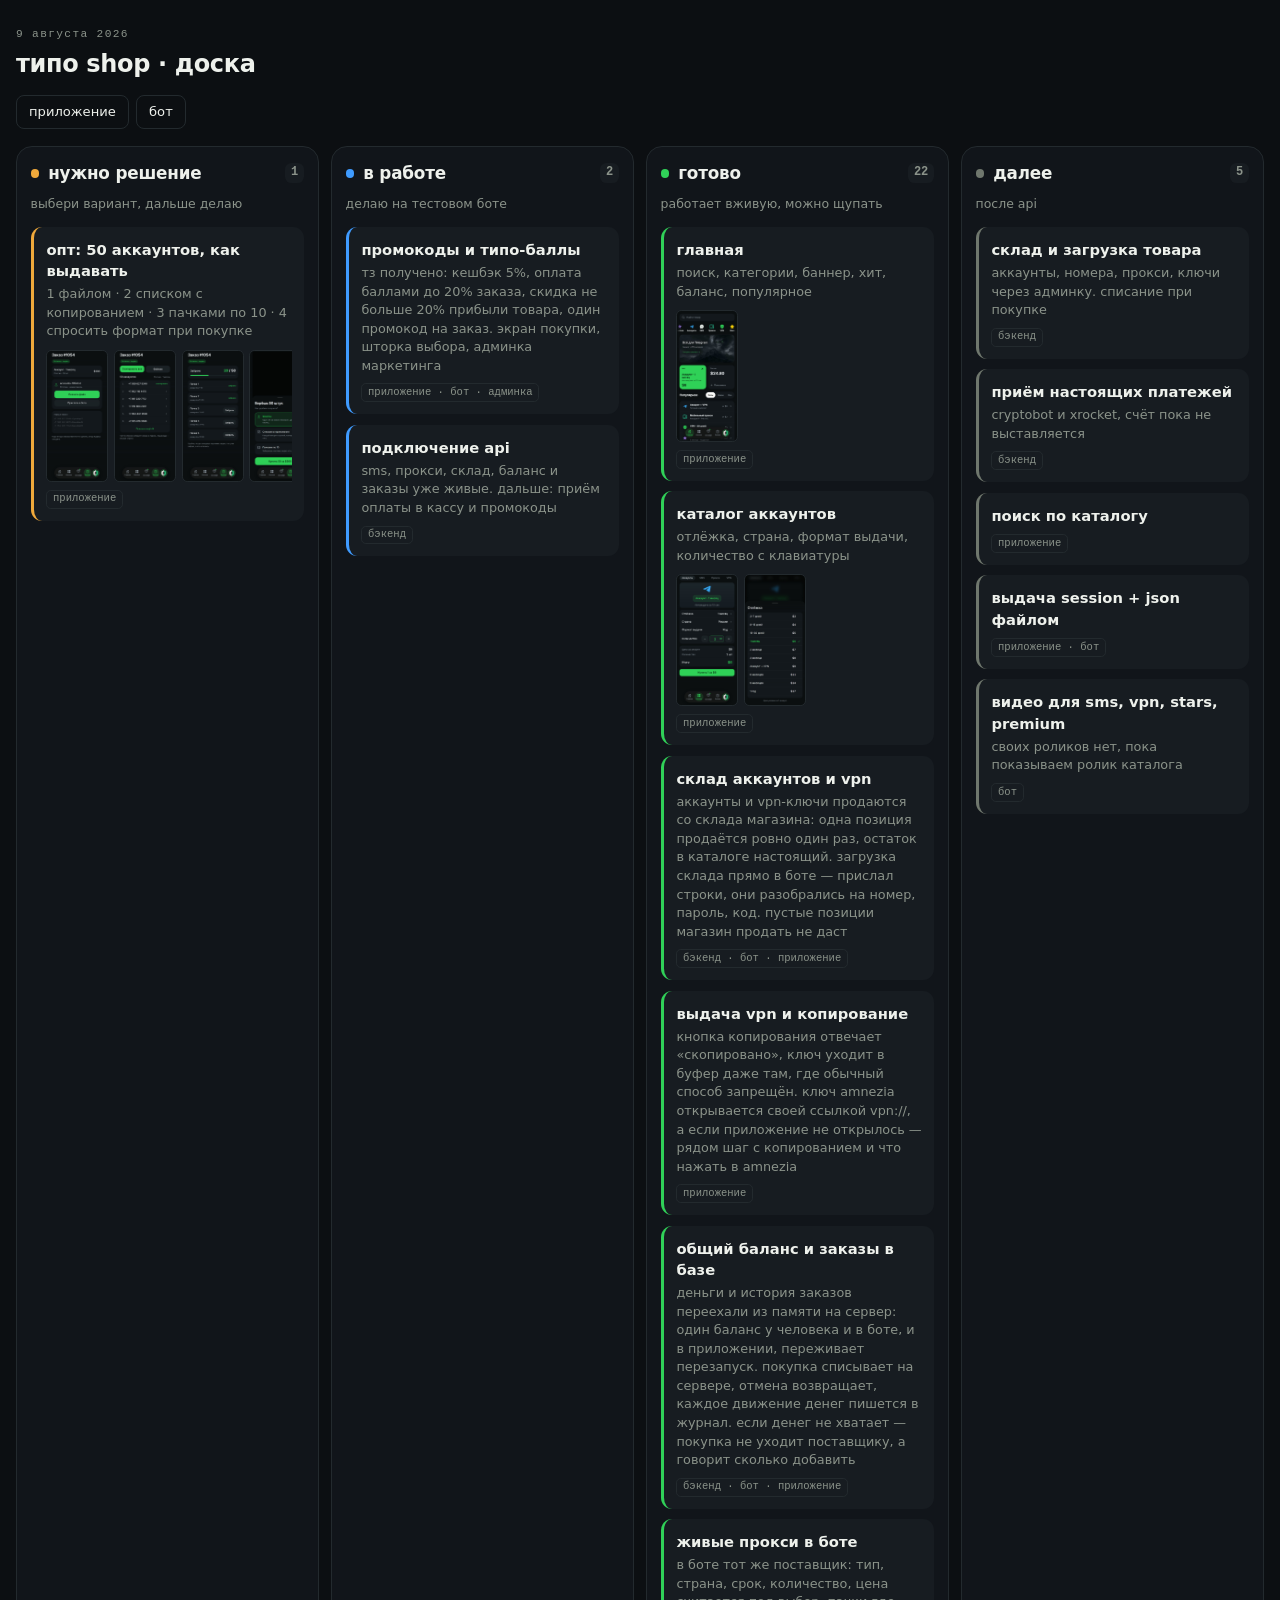
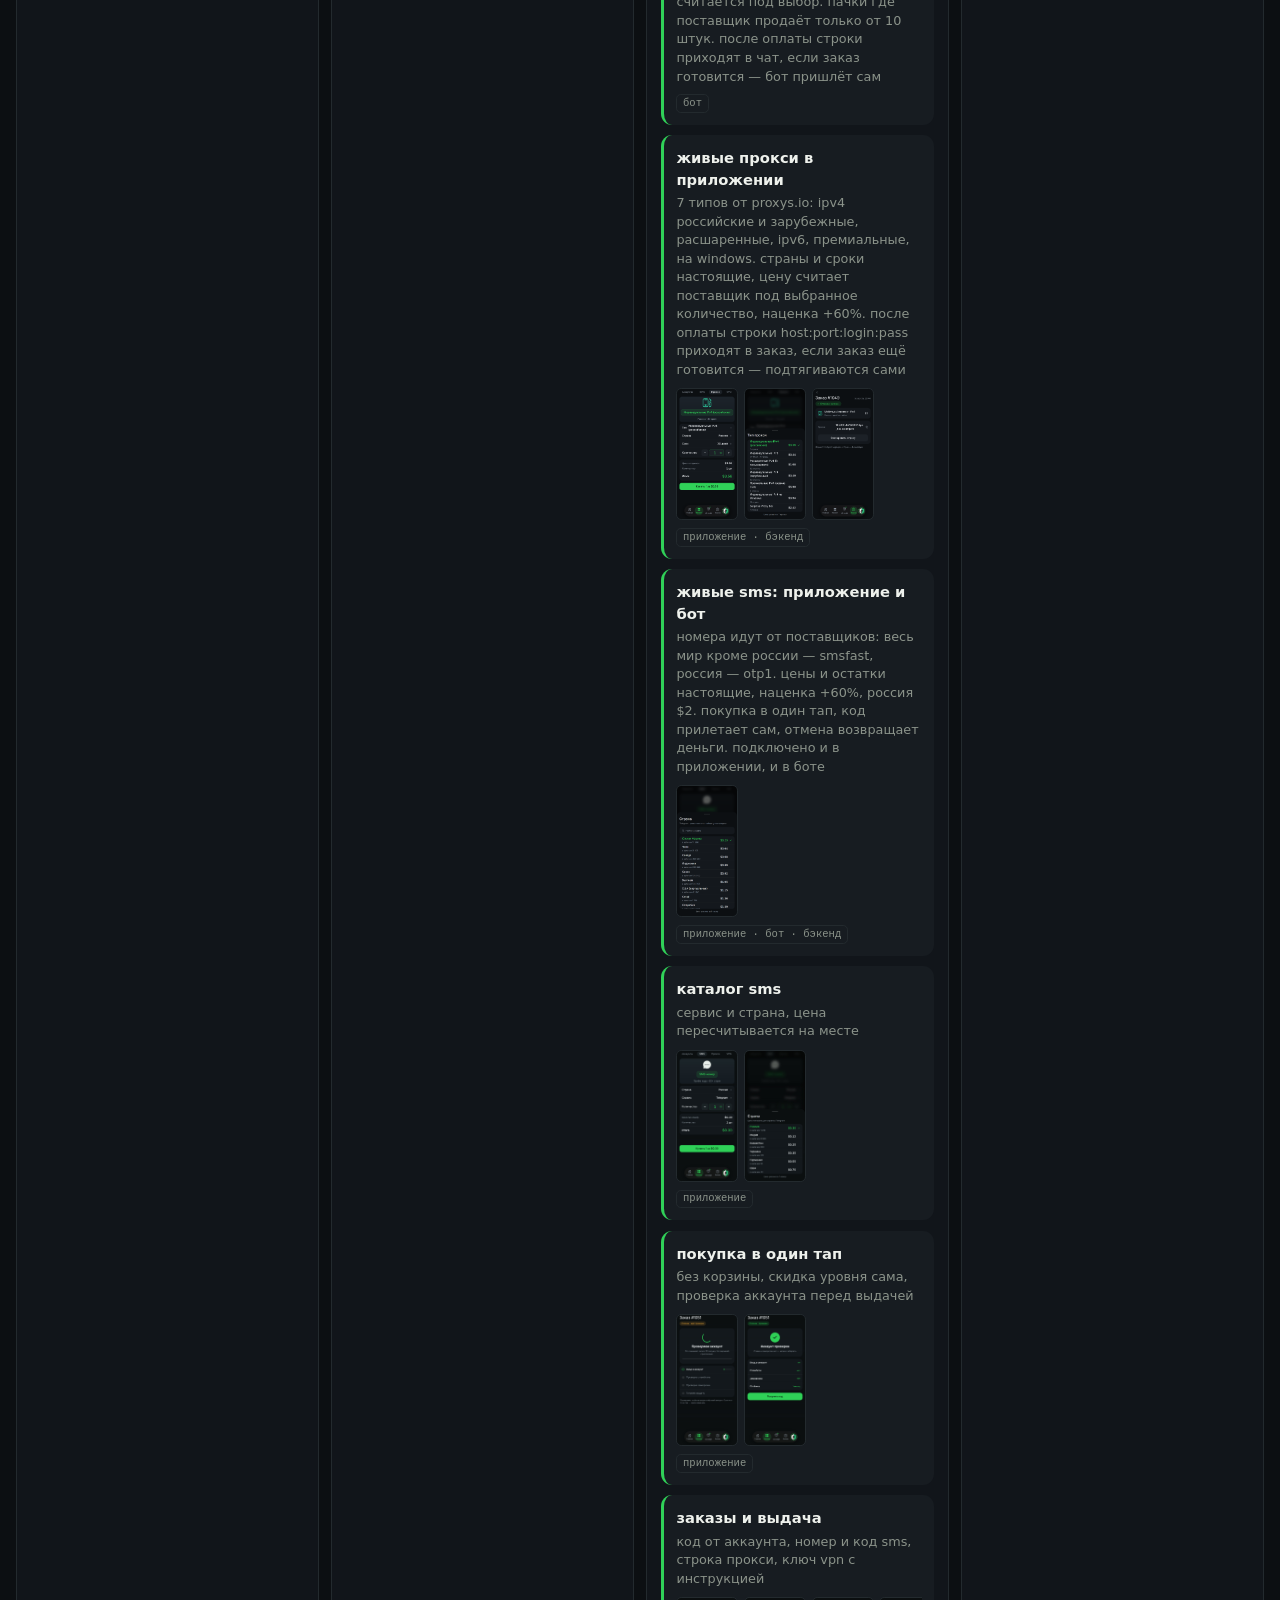
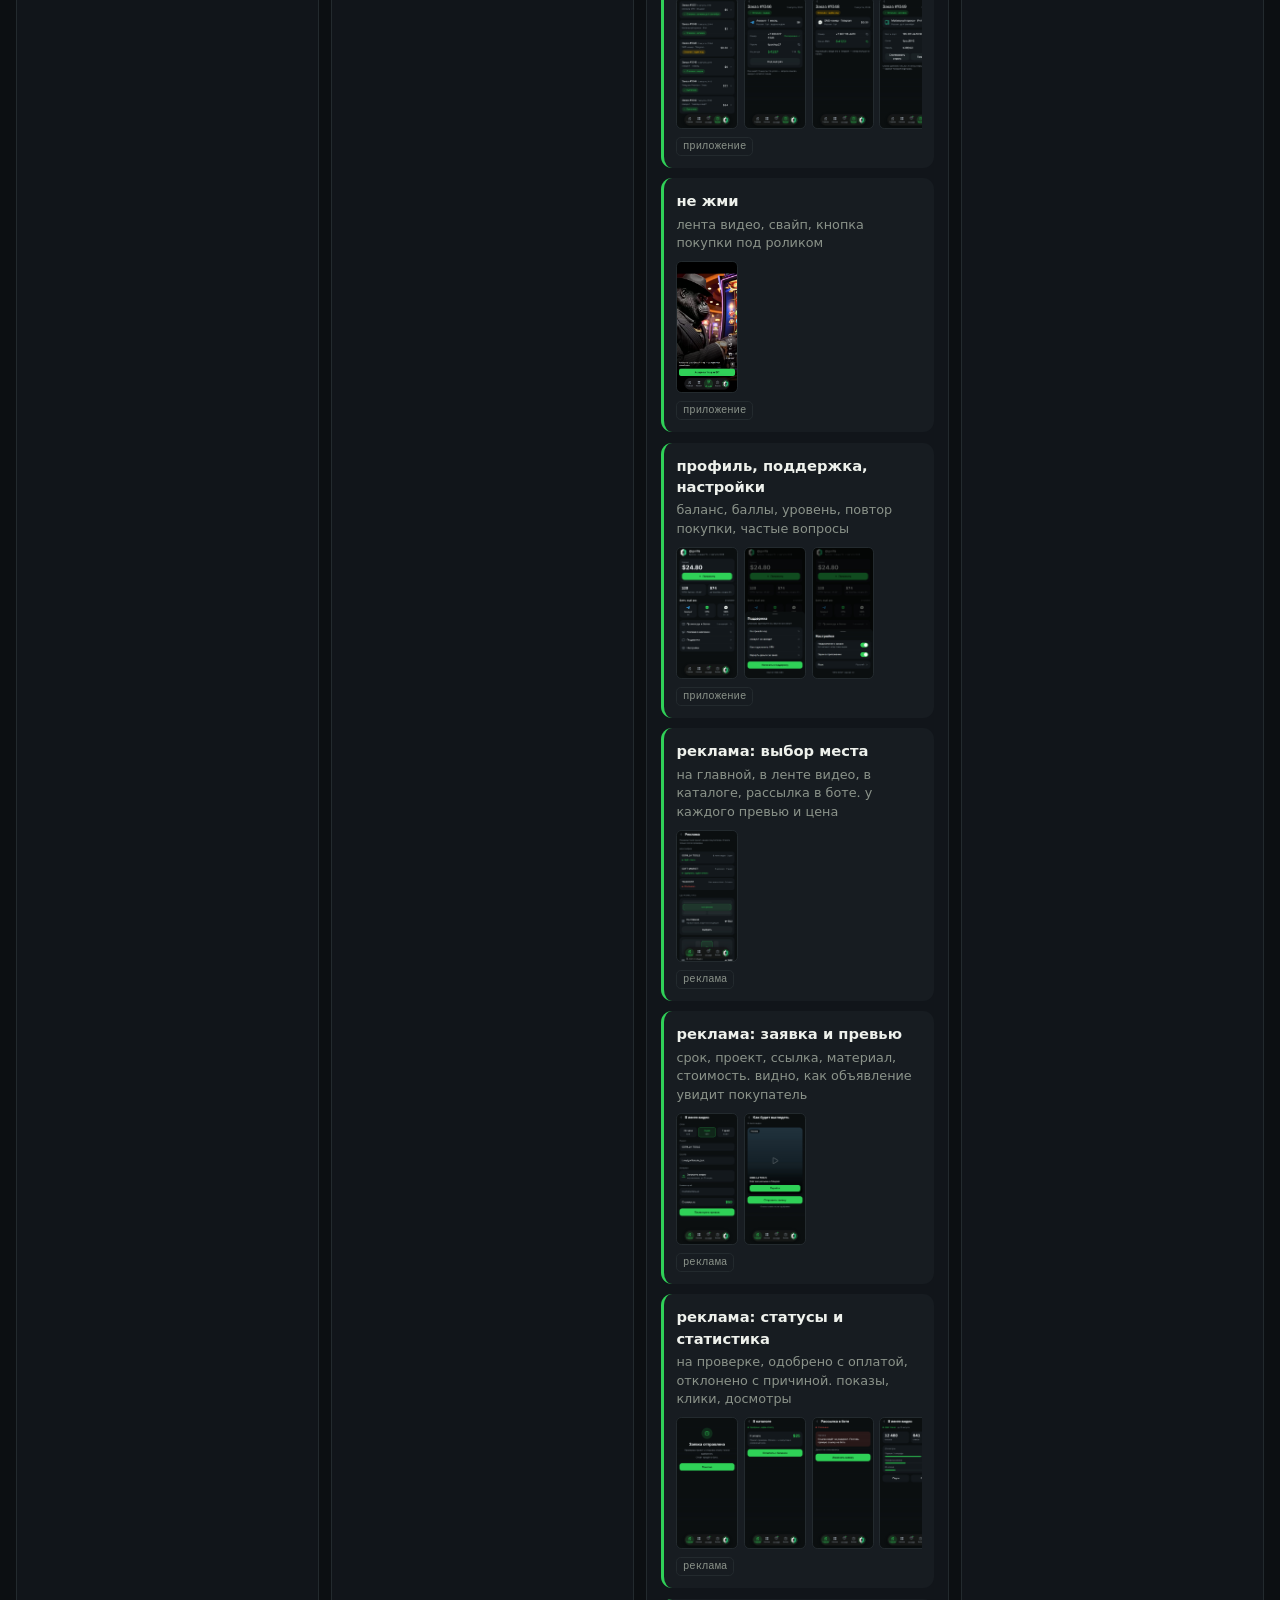
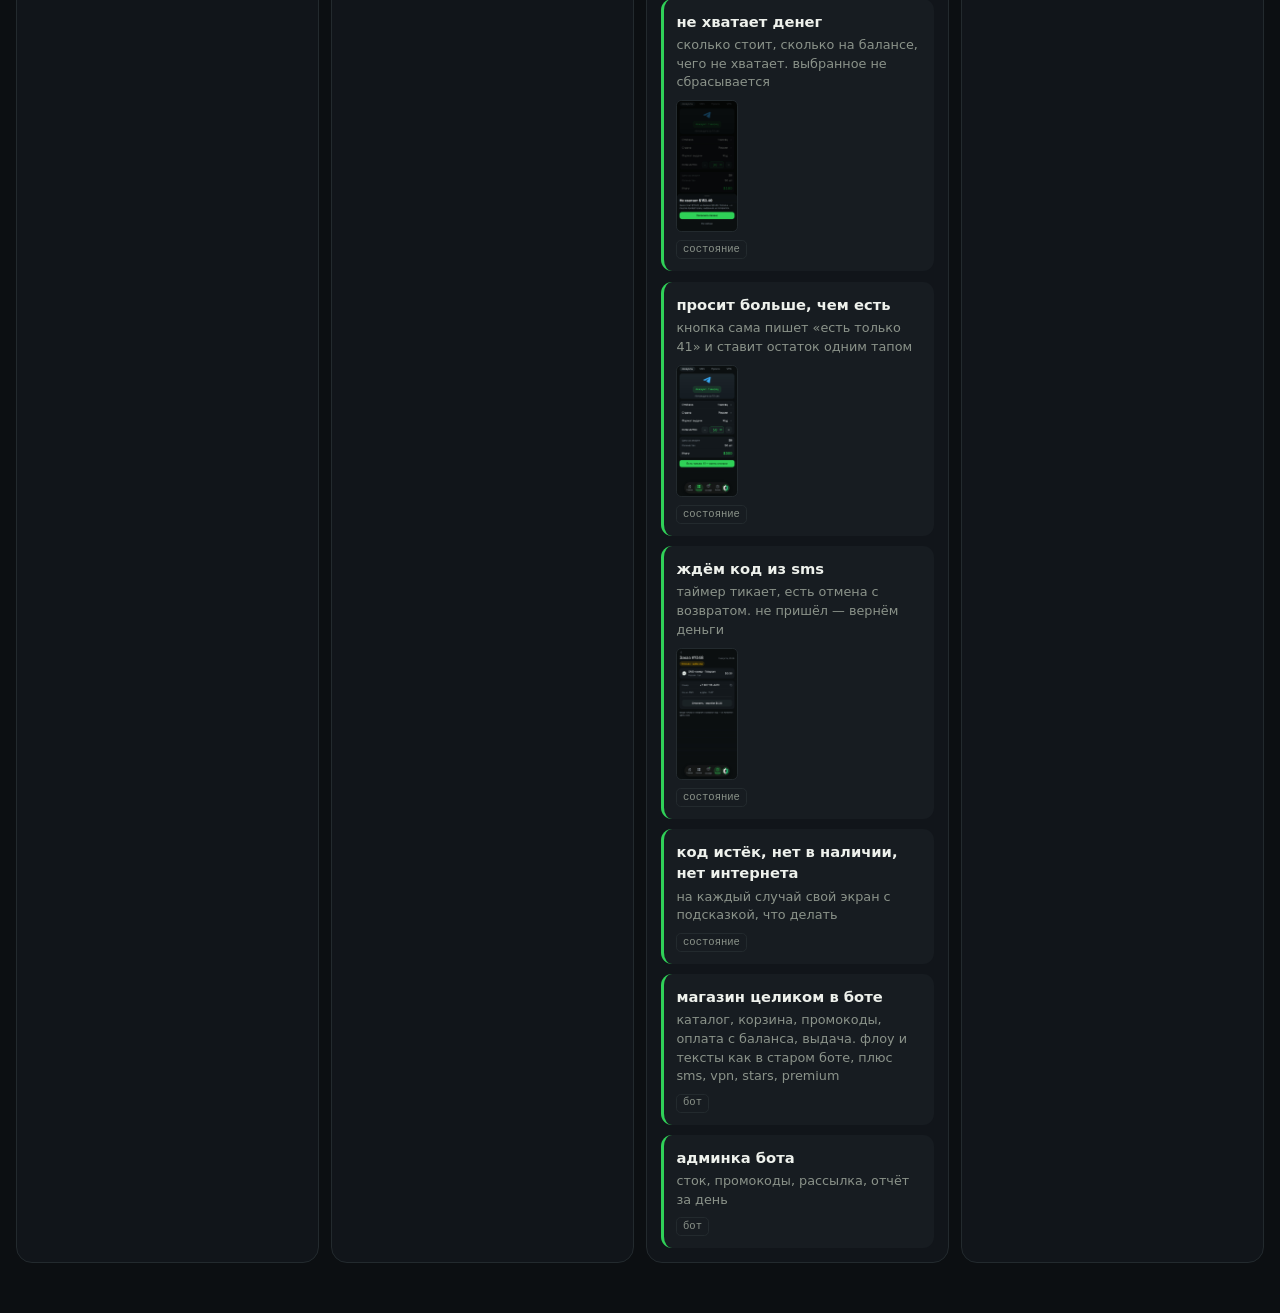
==== commit 3ddef106: "статус: склад аккаунтов и vpn, выдача и копирование" ====
--- a/status/index.html
+++ b/status/index.html
@@ -140,13 +140,13 @@
     </div>
     <div class="card">
       <div class="t">подключение api</div>
-      <div class="d">sms, прокси, баланс и заказы уже живые. дальше: склад аккаунтов и vpn, приём оплаты в кассу</div>
+      <div class="d">sms, прокси, склад, баланс и заказы уже живые. дальше: приём оплаты в кассу и промокоды</div>
       <span class="tag">бэкенд</span>
     </div>
   </div>
 
   <div class="col c-done">
-    <h2><i></i>готово<span>20</span></h2>
+    <h2><i></i>готово<span>22</span></h2>
     <div class="hint">работает вживую, можно щупать</div>
 
     <div class="card">
@@ -163,6 +163,18 @@
         <button type="button" data-src="img/catalog.jpg"><img src="img/catalog.jpg" alt="каталог"></button>
         <button type="button" data-src="img/sheet.jpg"><img src="img/sheet.jpg" alt="отлёжка"></button>
       </div>
+      <span class="tag">приложение</span>
+    </div>
+
+    <div class="card">
+      <div class="t">склад аккаунтов и vpn</div>
+      <div class="d">аккаунты и vpn-ключи продаются со склада магазина: одна позиция продаётся ровно один раз, остаток в каталоге настоящий. загрузка склада прямо в боте — прислал строки, они разобрались на номер, пароль, код. пустые позиции магазин продать не даст</div>
+      <span class="tag">бэкенд · бот · приложение</span>
+    </div>
+
+    <div class="card">
+      <div class="t">выдача vpn и копирование</div>
+      <div class="d">кнопка копирования отвечает «скопировано», ключ уходит в буфер даже там, где обычный способ запрещён. ключ amnezia открывается своей ссылкой vpn://, а если приложение не открылось — рядом шаг с копированием и что нажать в amnezia</div>
       <span class="tag">приложение</span>
     </div>
 
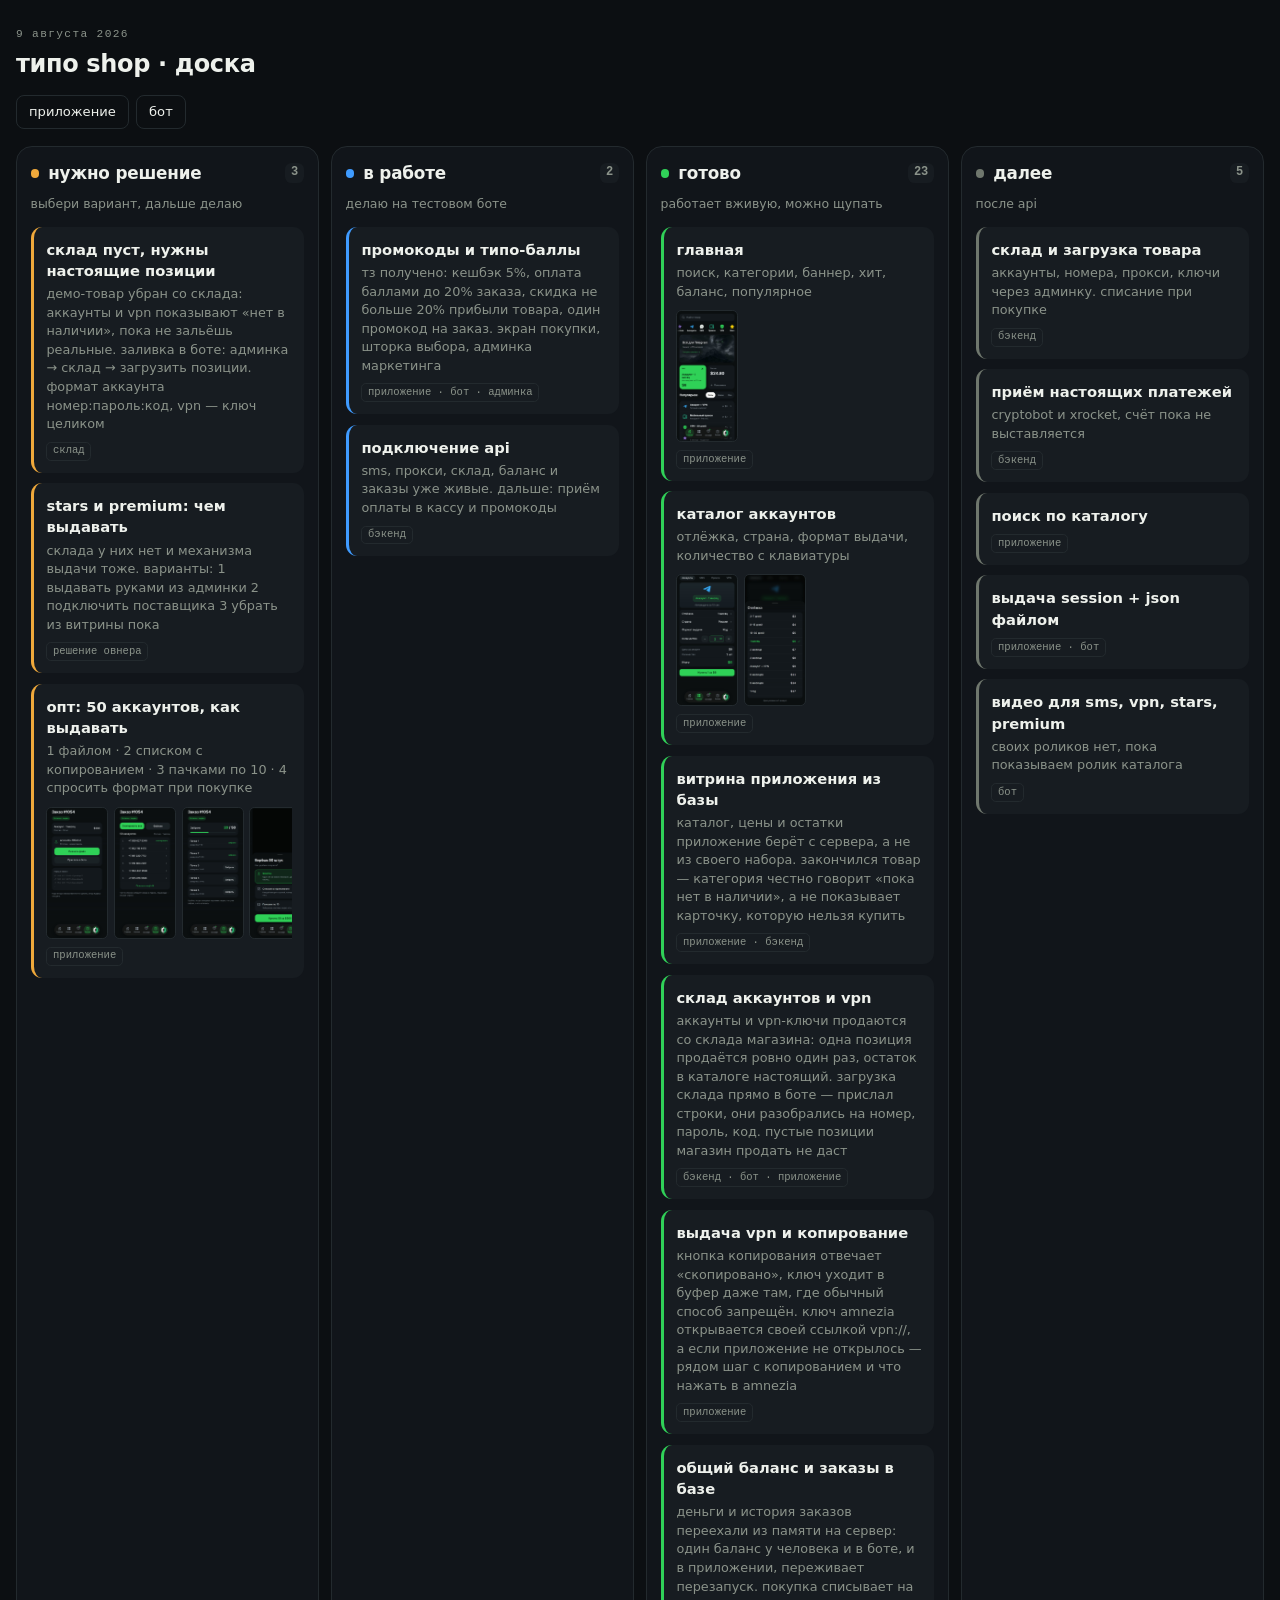
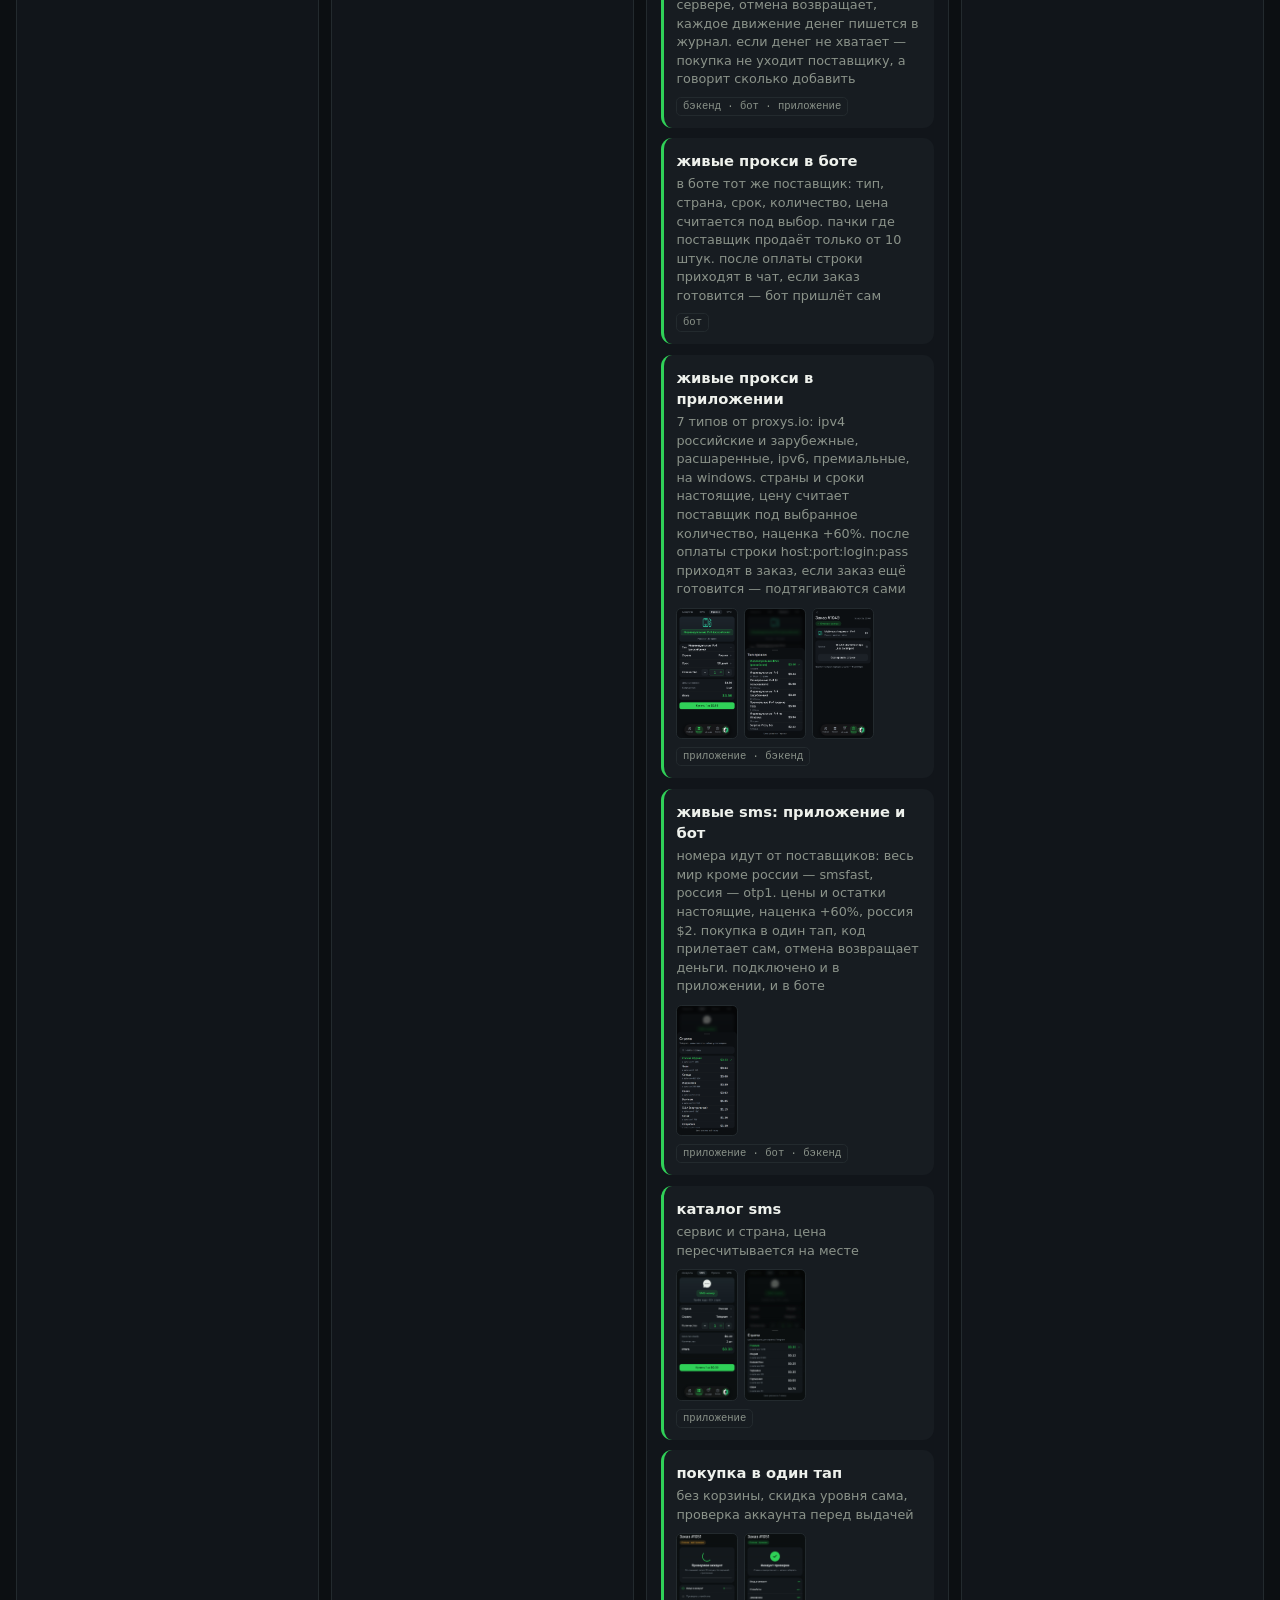
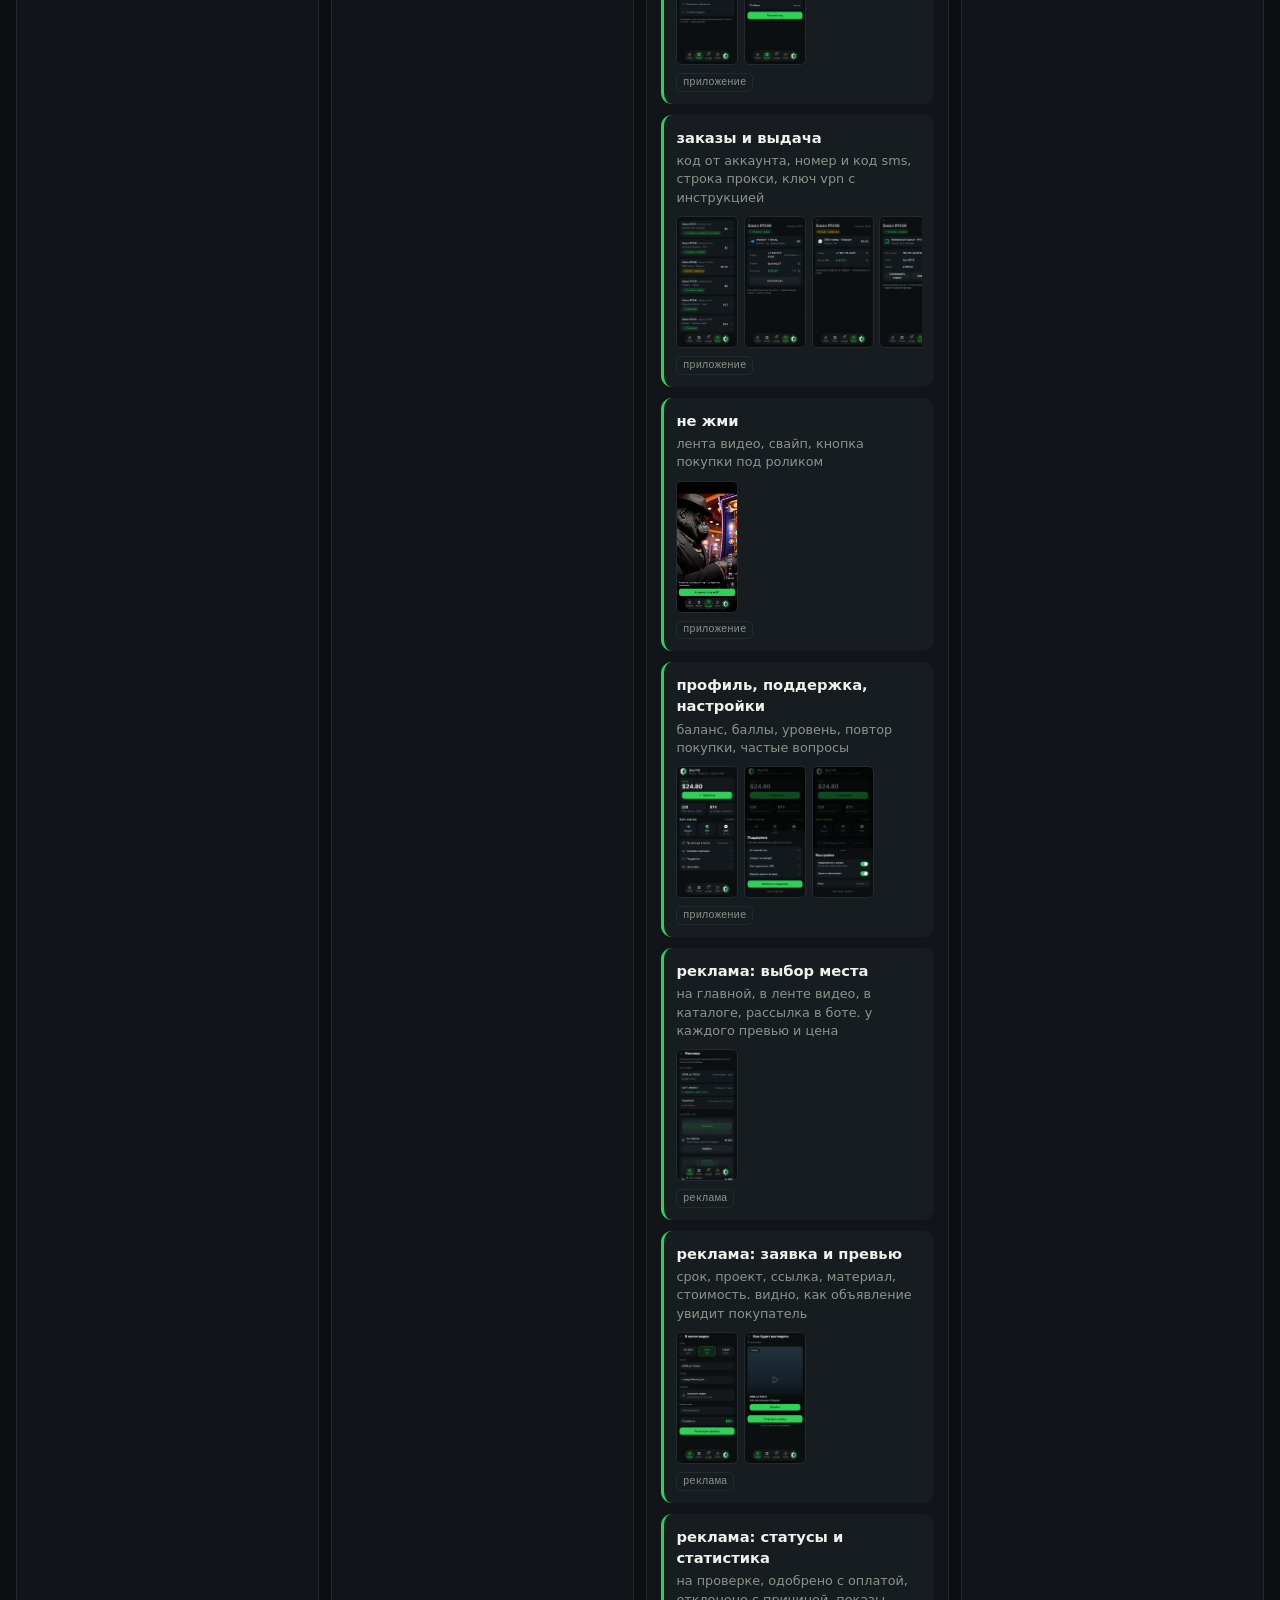
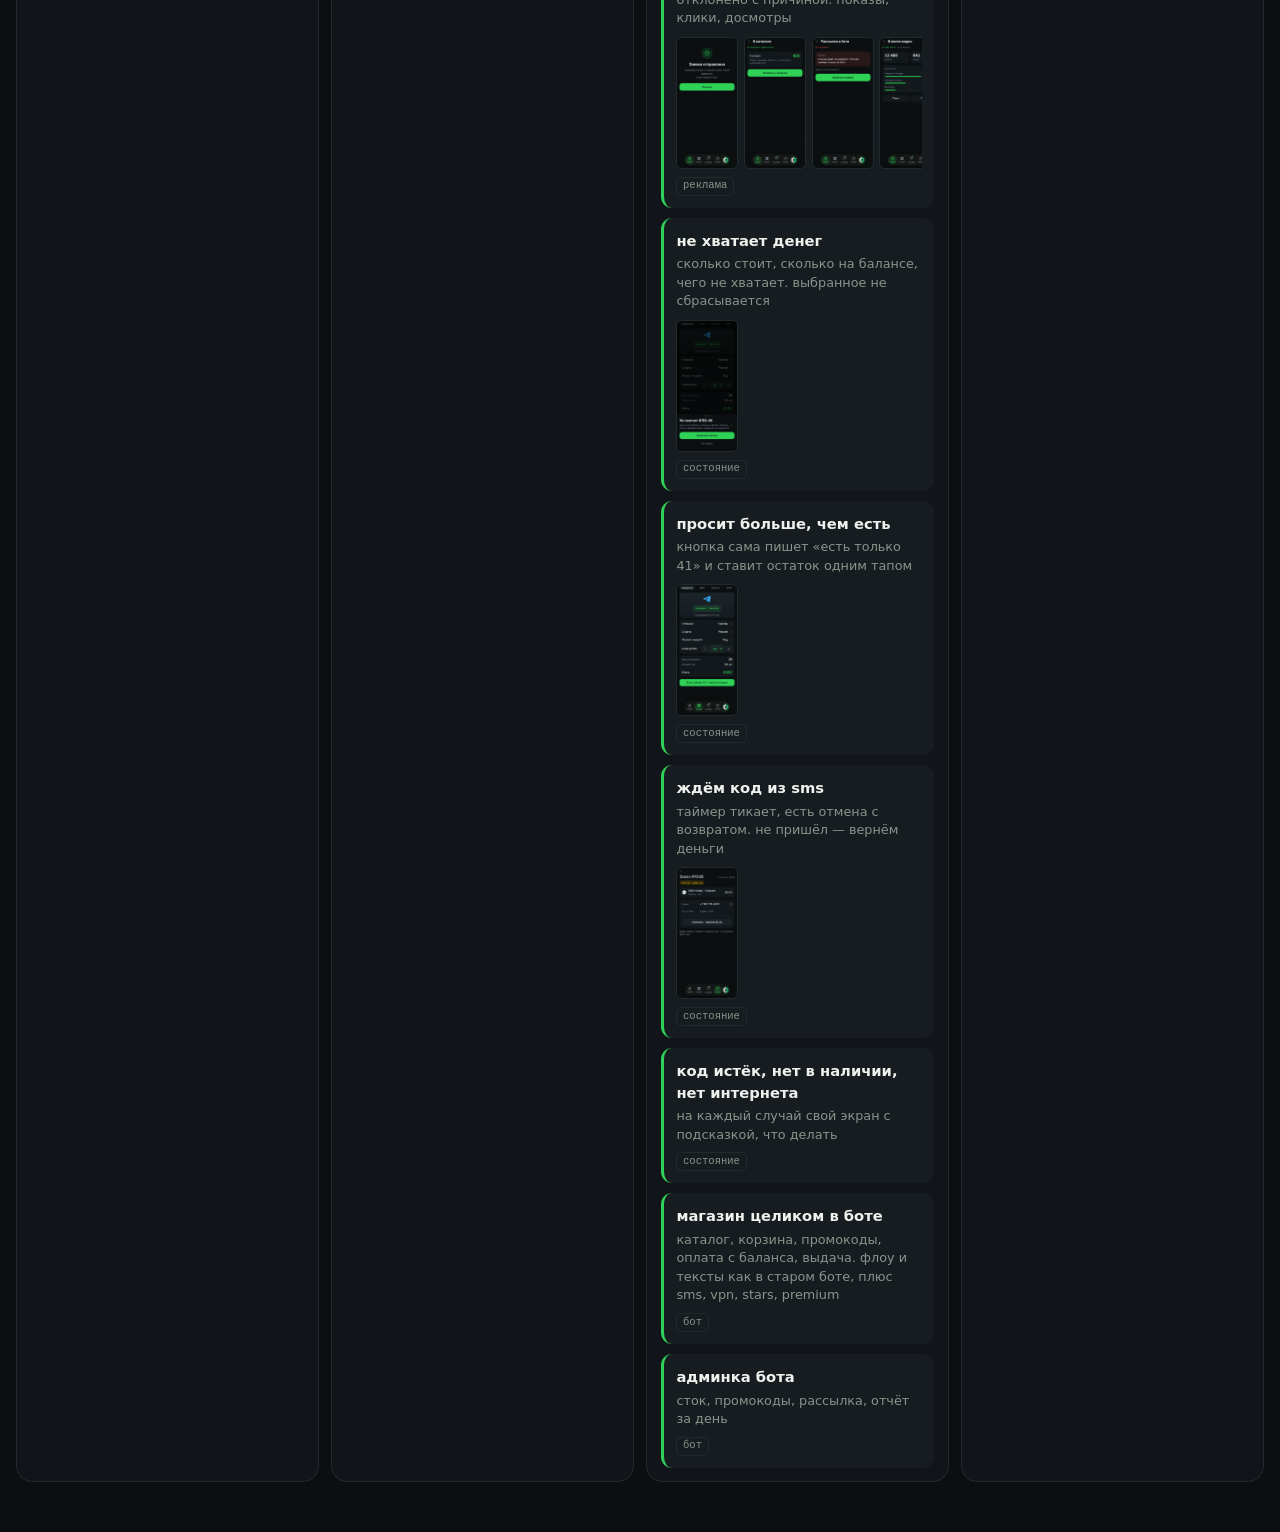
==== commit 2506c4a2: "статус: витрина из базы, склад очищен, вопросы овнеру" ====
--- a/status/index.html
+++ b/status/index.html
@@ -115,8 +115,20 @@
 <div class="board">
 
   <div class="col c-need">
-    <h2><i></i>нужно решение<span>1</span></h2>
+    <h2><i></i>нужно решение<span>3</span></h2>
     <div class="hint">выбери вариант, дальше делаю</div>
+    <div class="card">
+      <div class="t">склад пуст, нужны настоящие позиции</div>
+      <div class="d">демо-товар убран со склада: аккаунты и vpn показывают «нет в наличии», пока не зальёшь реальные. заливка в боте: админка → склад → загрузить позиции. формат аккаунта номер:пароль:код, vpn — ключ целиком</div>
+      <span class="tag">склад</span>
+    </div>
+
+    <div class="card">
+      <div class="t">stars и premium: чем выдавать</div>
+      <div class="d">склада у них нет и механизма выдачи тоже. варианты: 1 выдавать руками из админки 2 подключить поставщика 3 убрать из витрины пока</div>
+      <span class="tag">решение овнера</span>
+    </div>
+
     <div class="card">
       <div class="t">опт: 50 аккаунтов, как выдавать</div>
       <div class="d">1 файлом · 2 списком с копированием · 3 пачками по 10 · 4 спросить формат при покупке</div>
@@ -146,7 +158,7 @@
   </div>
 
   <div class="col c-done">
-    <h2><i></i>готово<span>22</span></h2>
+    <h2><i></i>готово<span>23</span></h2>
     <div class="hint">работает вживую, можно щупать</div>
 
     <div class="card">
@@ -164,6 +176,12 @@
         <button type="button" data-src="img/sheet.jpg"><img src="img/sheet.jpg" alt="отлёжка"></button>
       </div>
       <span class="tag">приложение</span>
+    </div>
+
+    <div class="card">
+      <div class="t">витрина приложения из базы</div>
+      <div class="d">каталог, цены и остатки приложение берёт с сервера, а не из своего набора. закончился товар — категория честно говорит «пока нет в наличии», а не показывает карточку, которую нельзя купить</div>
+      <span class="tag">приложение · бэкенд</span>
     </div>
 
     <div class="card">
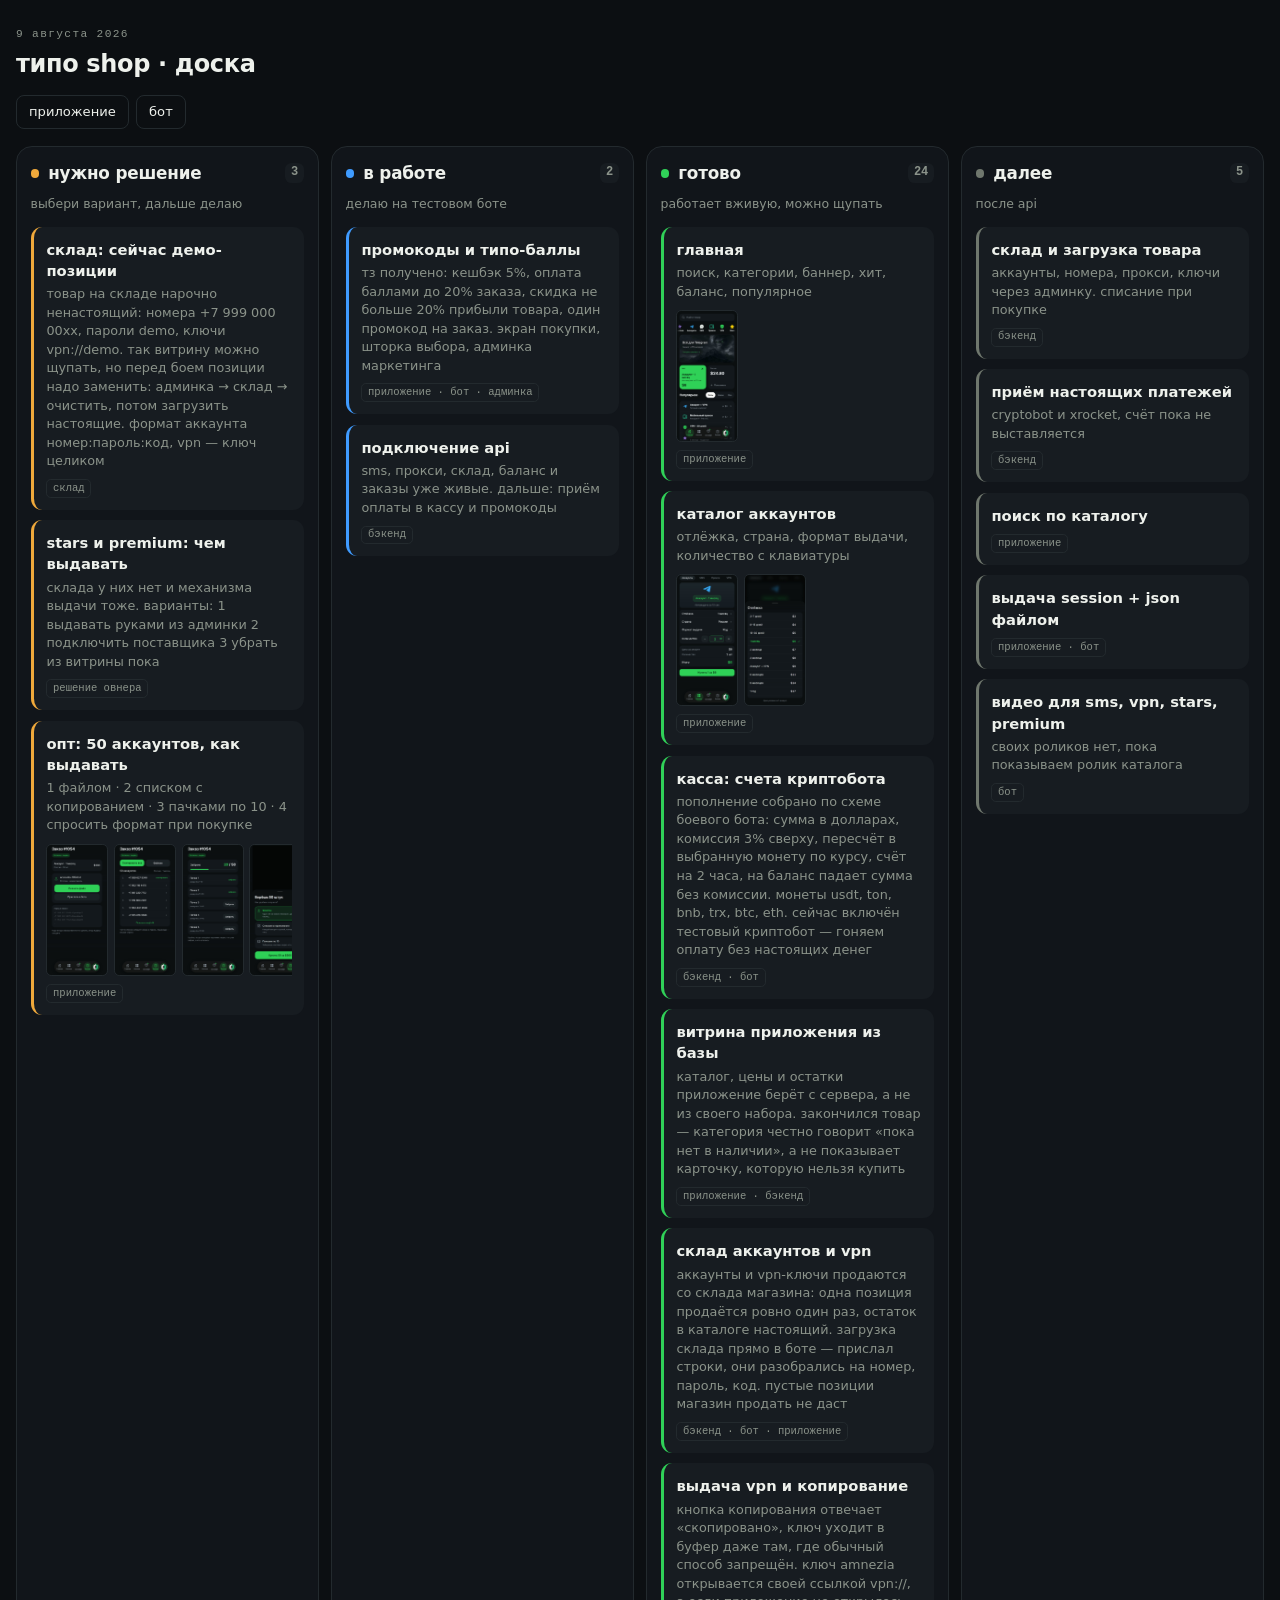
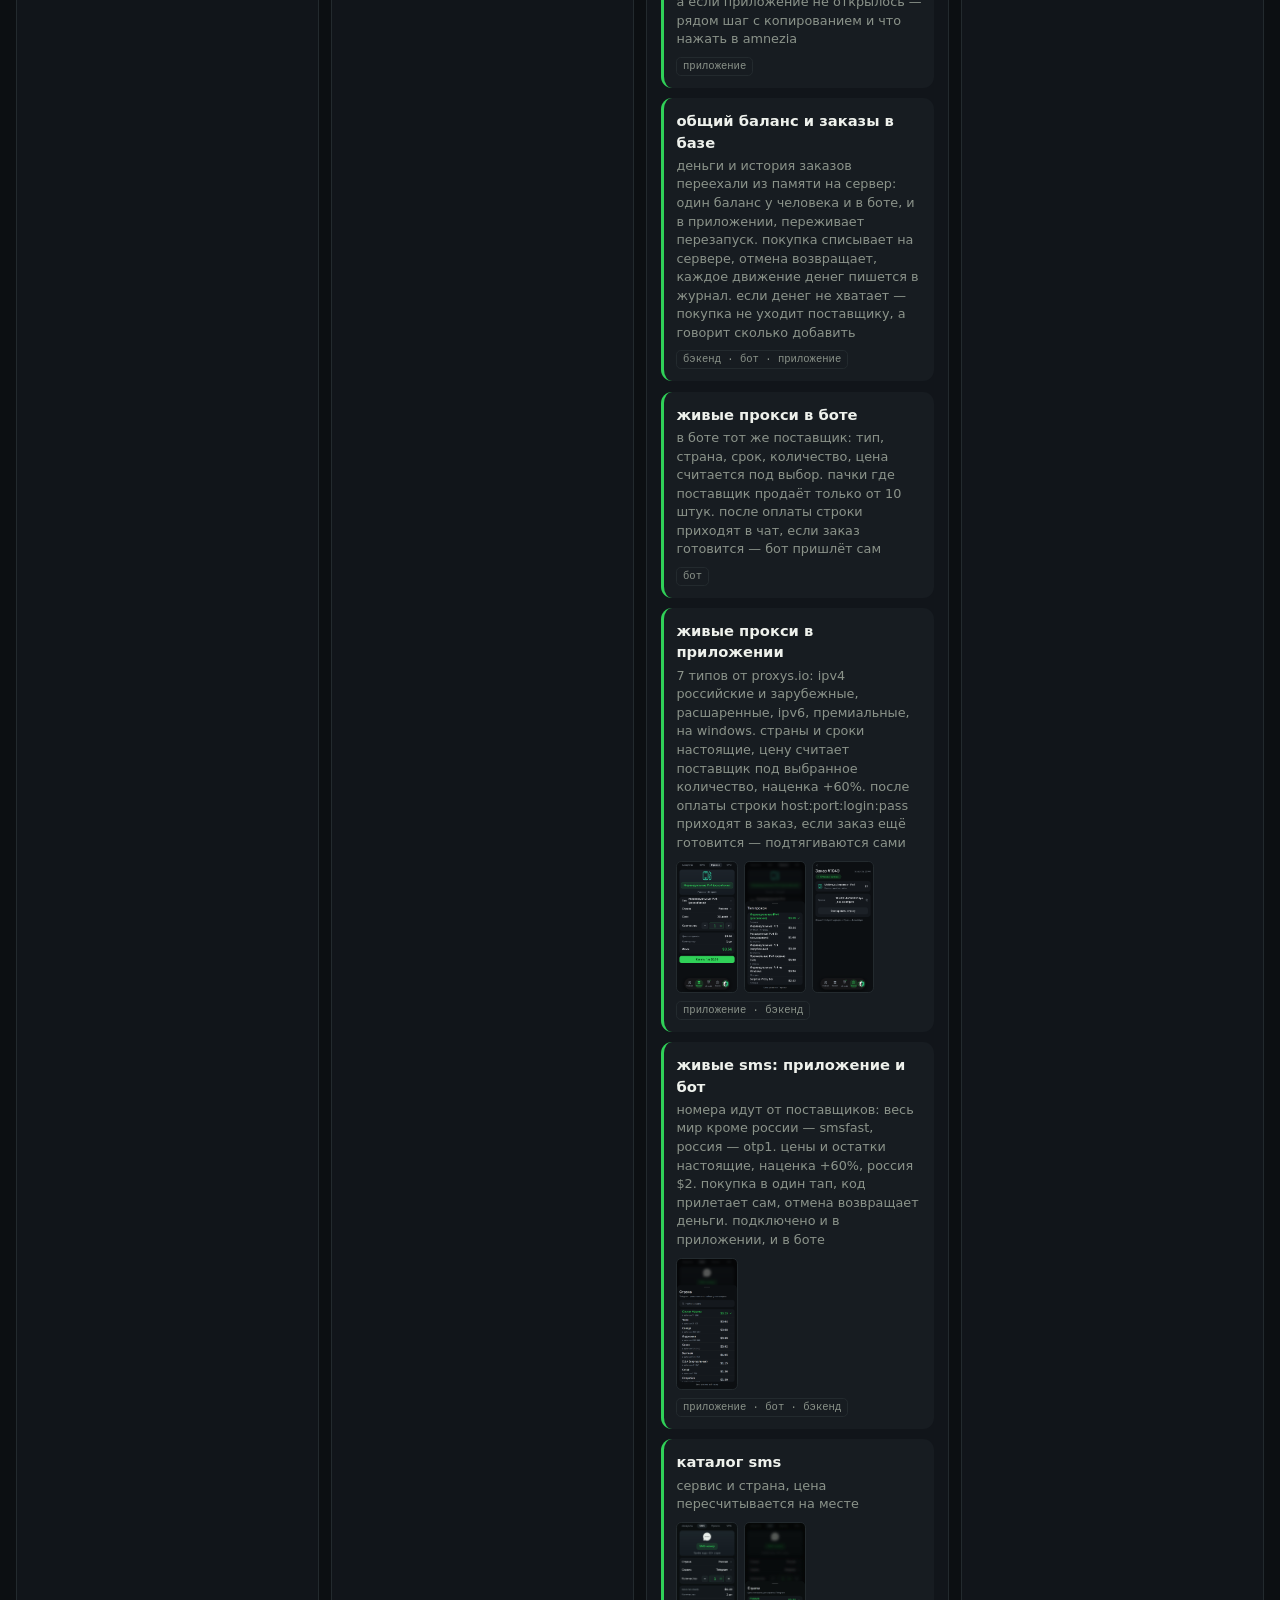
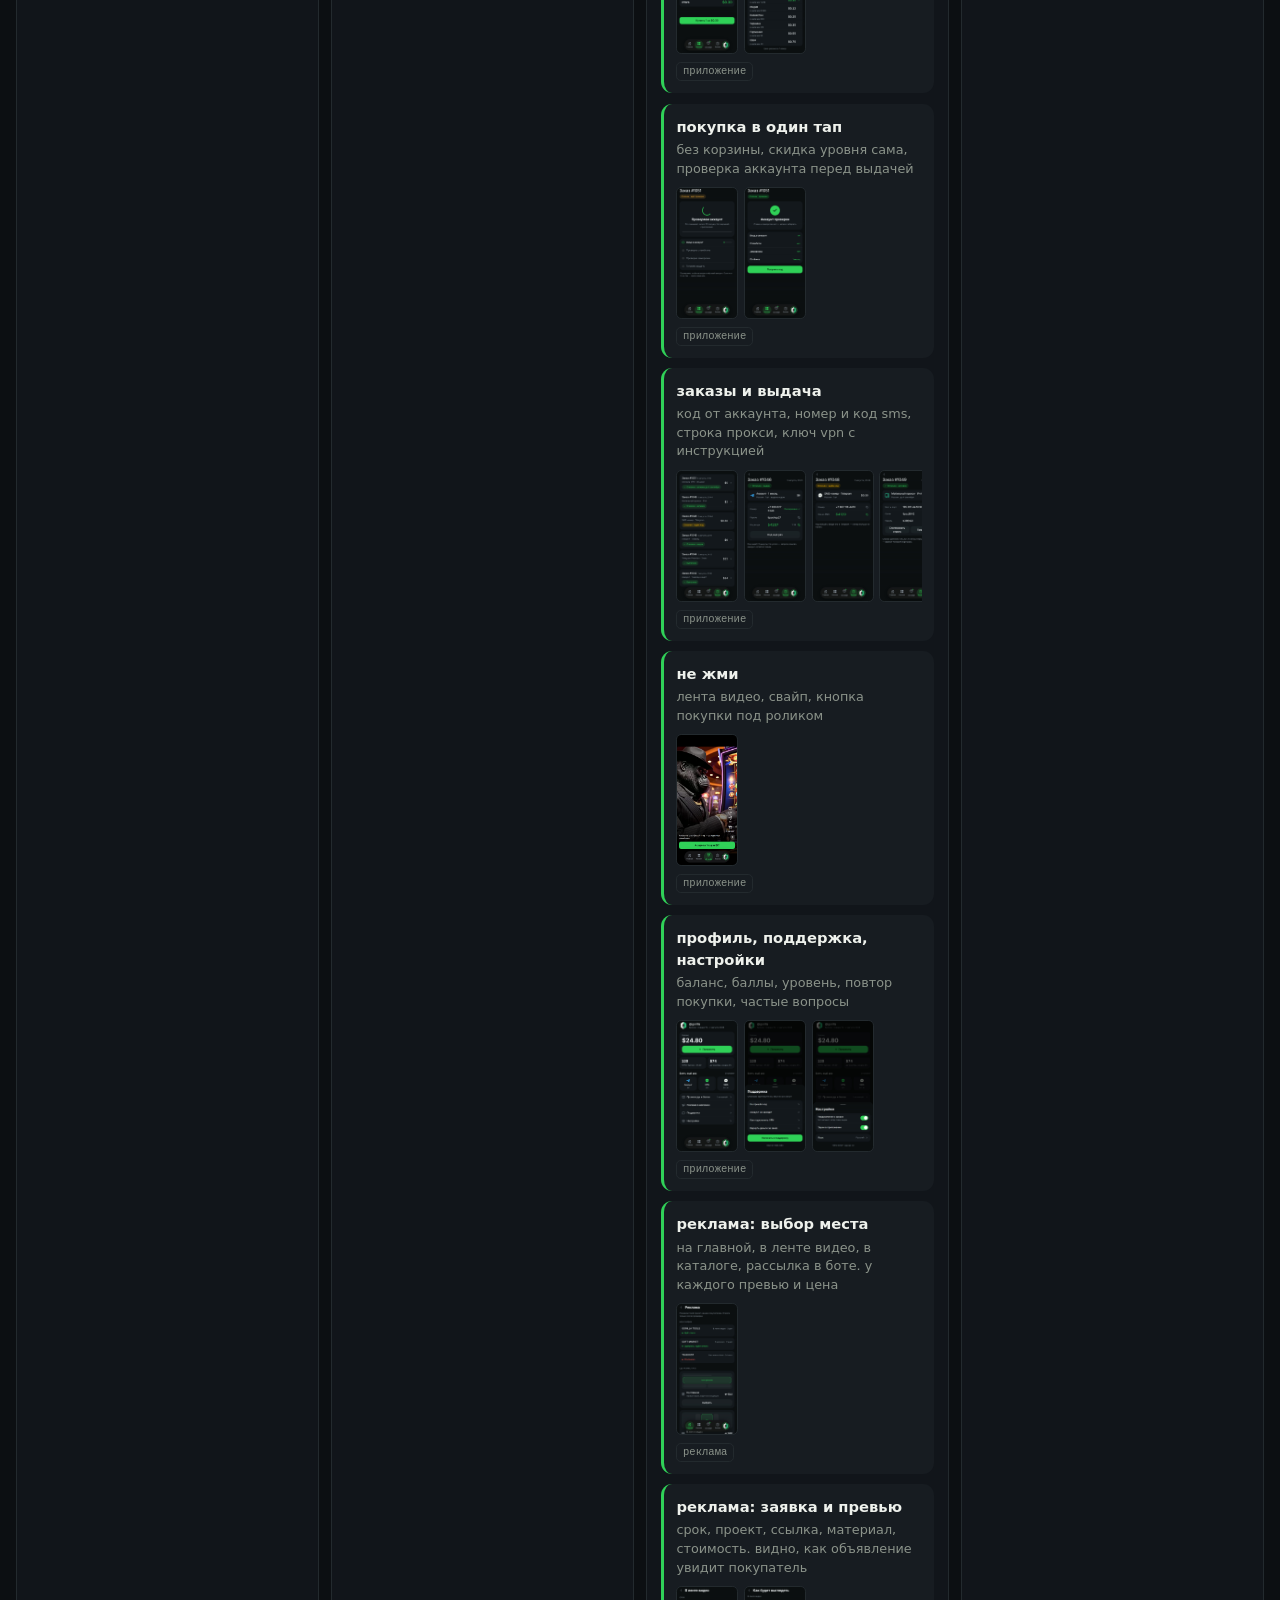
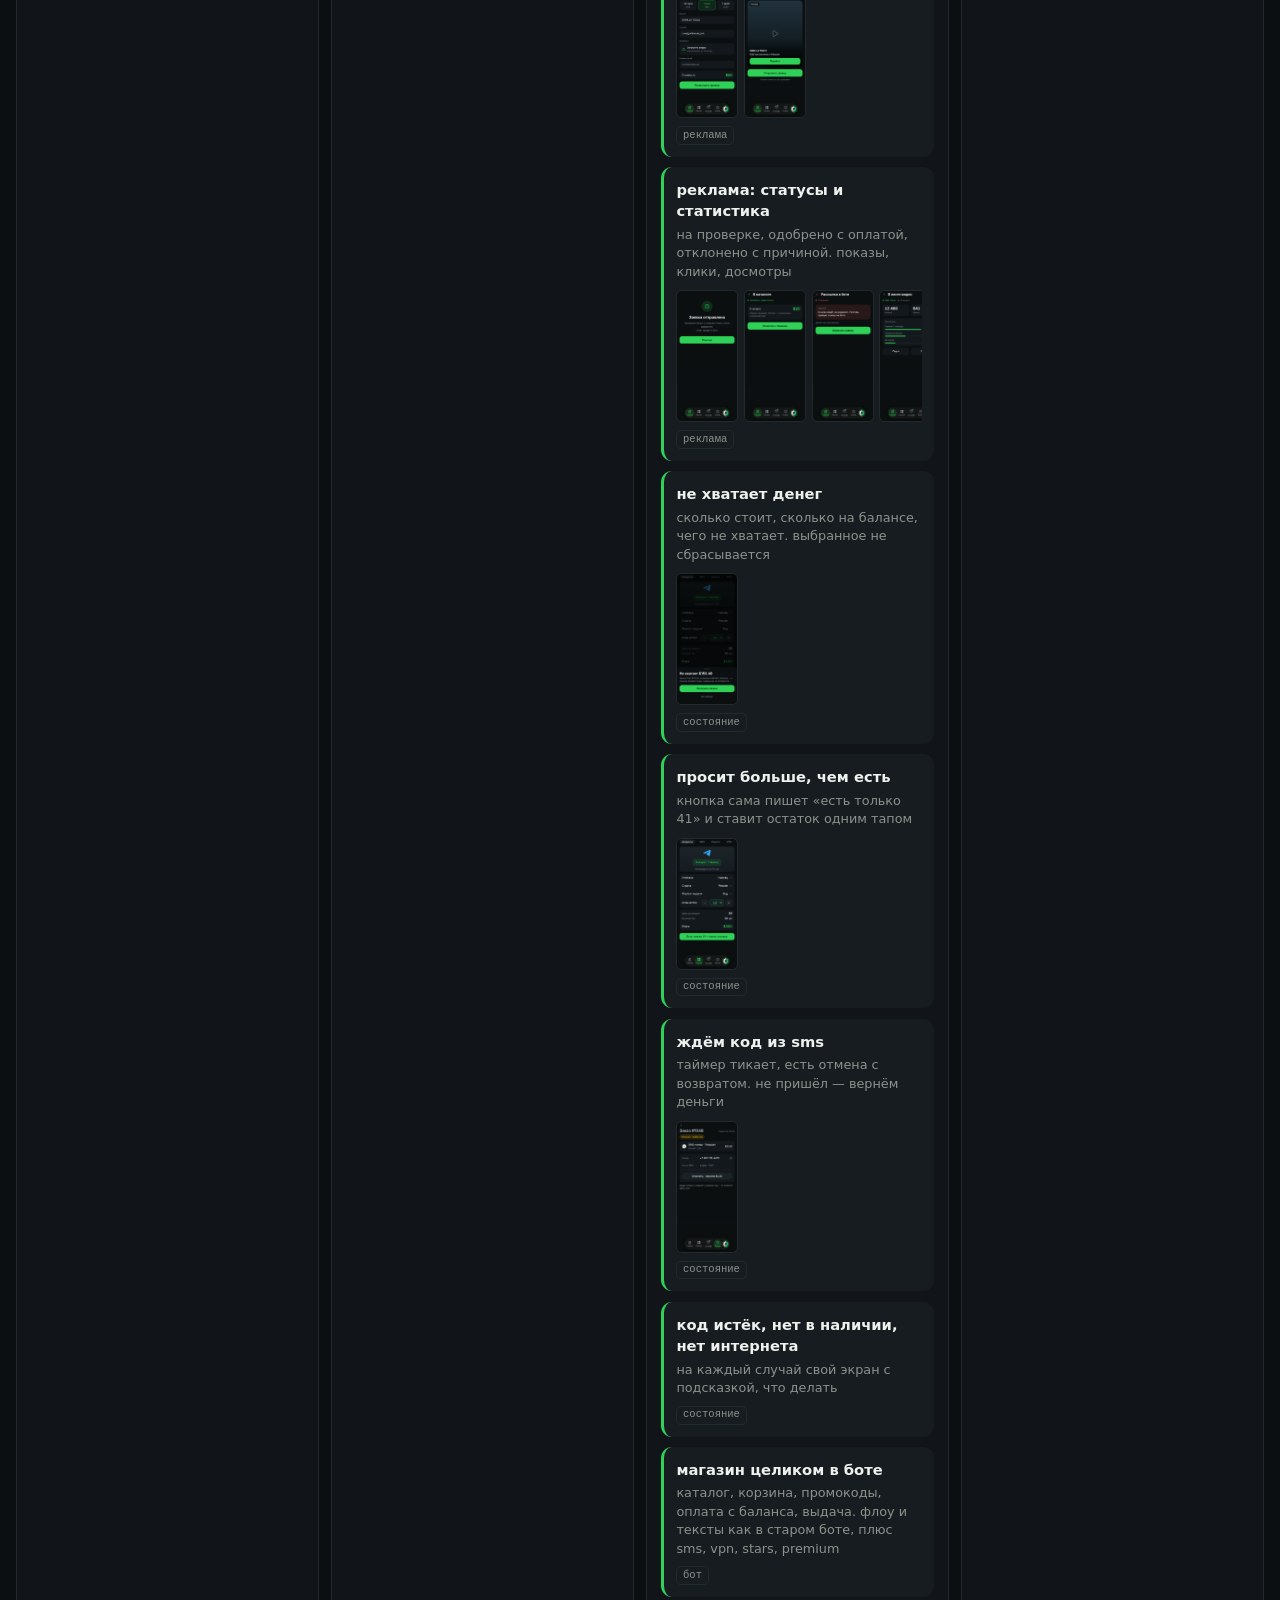
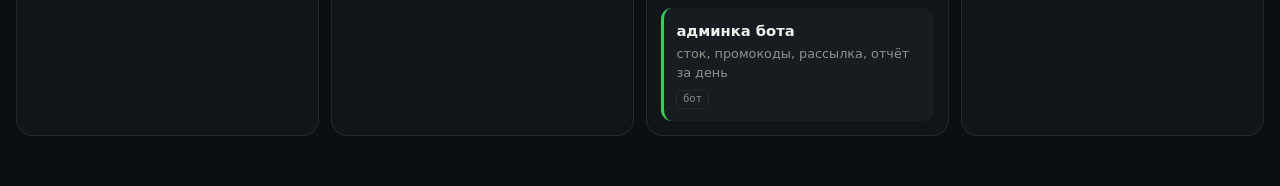
==== commit 6e9749a8: "статус: касса на тестовом криптоботе, демо-склад" ====
--- a/status/index.html
+++ b/status/index.html
@@ -118,8 +118,8 @@
     <h2><i></i>нужно решение<span>3</span></h2>
     <div class="hint">выбери вариант, дальше делаю</div>
     <div class="card">
-      <div class="t">склад пуст, нужны настоящие позиции</div>
-      <div class="d">демо-товар убран со склада: аккаунты и vpn показывают «нет в наличии», пока не зальёшь реальные. заливка в боте: админка → склад → загрузить позиции. формат аккаунта номер:пароль:код, vpn — ключ целиком</div>
+      <div class="t">склад: сейчас демо-позиции</div>
+      <div class="d">товар на складе нарочно ненастоящий: номера +7 999 000 00xx, пароли demo, ключи vpn://demo. так витрину можно щупать, но перед боем позиции надо заменить: админка → склад → очистить, потом загрузить настоящие. формат аккаунта номер:пароль:код, vpn — ключ целиком</div>
       <span class="tag">склад</span>
     </div>
 
@@ -158,7 +158,7 @@
   </div>
 
   <div class="col c-done">
-    <h2><i></i>готово<span>23</span></h2>
+    <h2><i></i>готово<span>24</span></h2>
     <div class="hint">работает вживую, можно щупать</div>
 
     <div class="card">
@@ -176,6 +176,12 @@
         <button type="button" data-src="img/sheet.jpg"><img src="img/sheet.jpg" alt="отлёжка"></button>
       </div>
       <span class="tag">приложение</span>
+    </div>
+
+    <div class="card">
+      <div class="t">касса: счета криптобота</div>
+      <div class="d">пополнение собрано по схеме боевого бота: сумма в долларах, комиссия 3% сверху, пересчёт в выбранную монету по курсу, счёт на 2 часа, на баланс падает сумма без комиссии. монеты usdt, ton, bnb, trx, btc, eth. сейчас включён тестовый криптобот — гоняем оплату без настоящих денег</div>
+      <span class="tag">бэкенд · бот</span>
     </div>
 
     <div class="card">
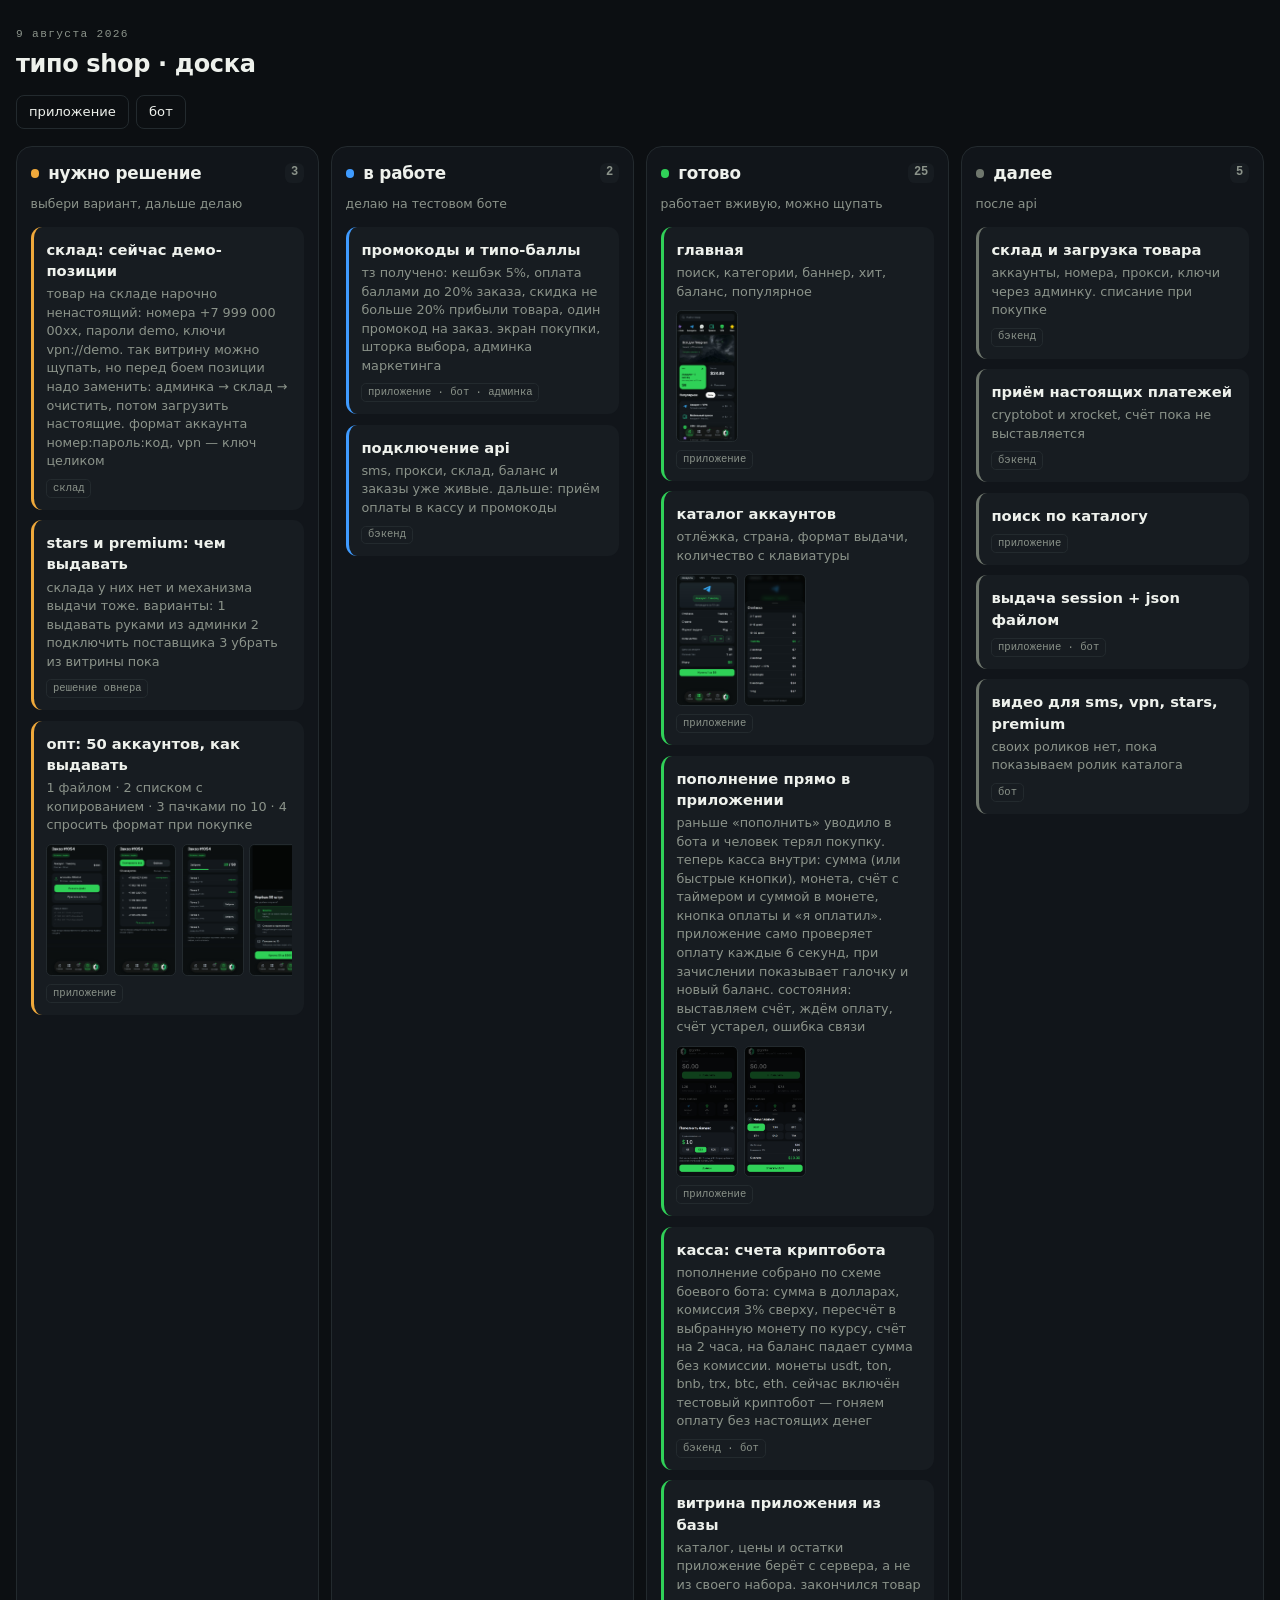
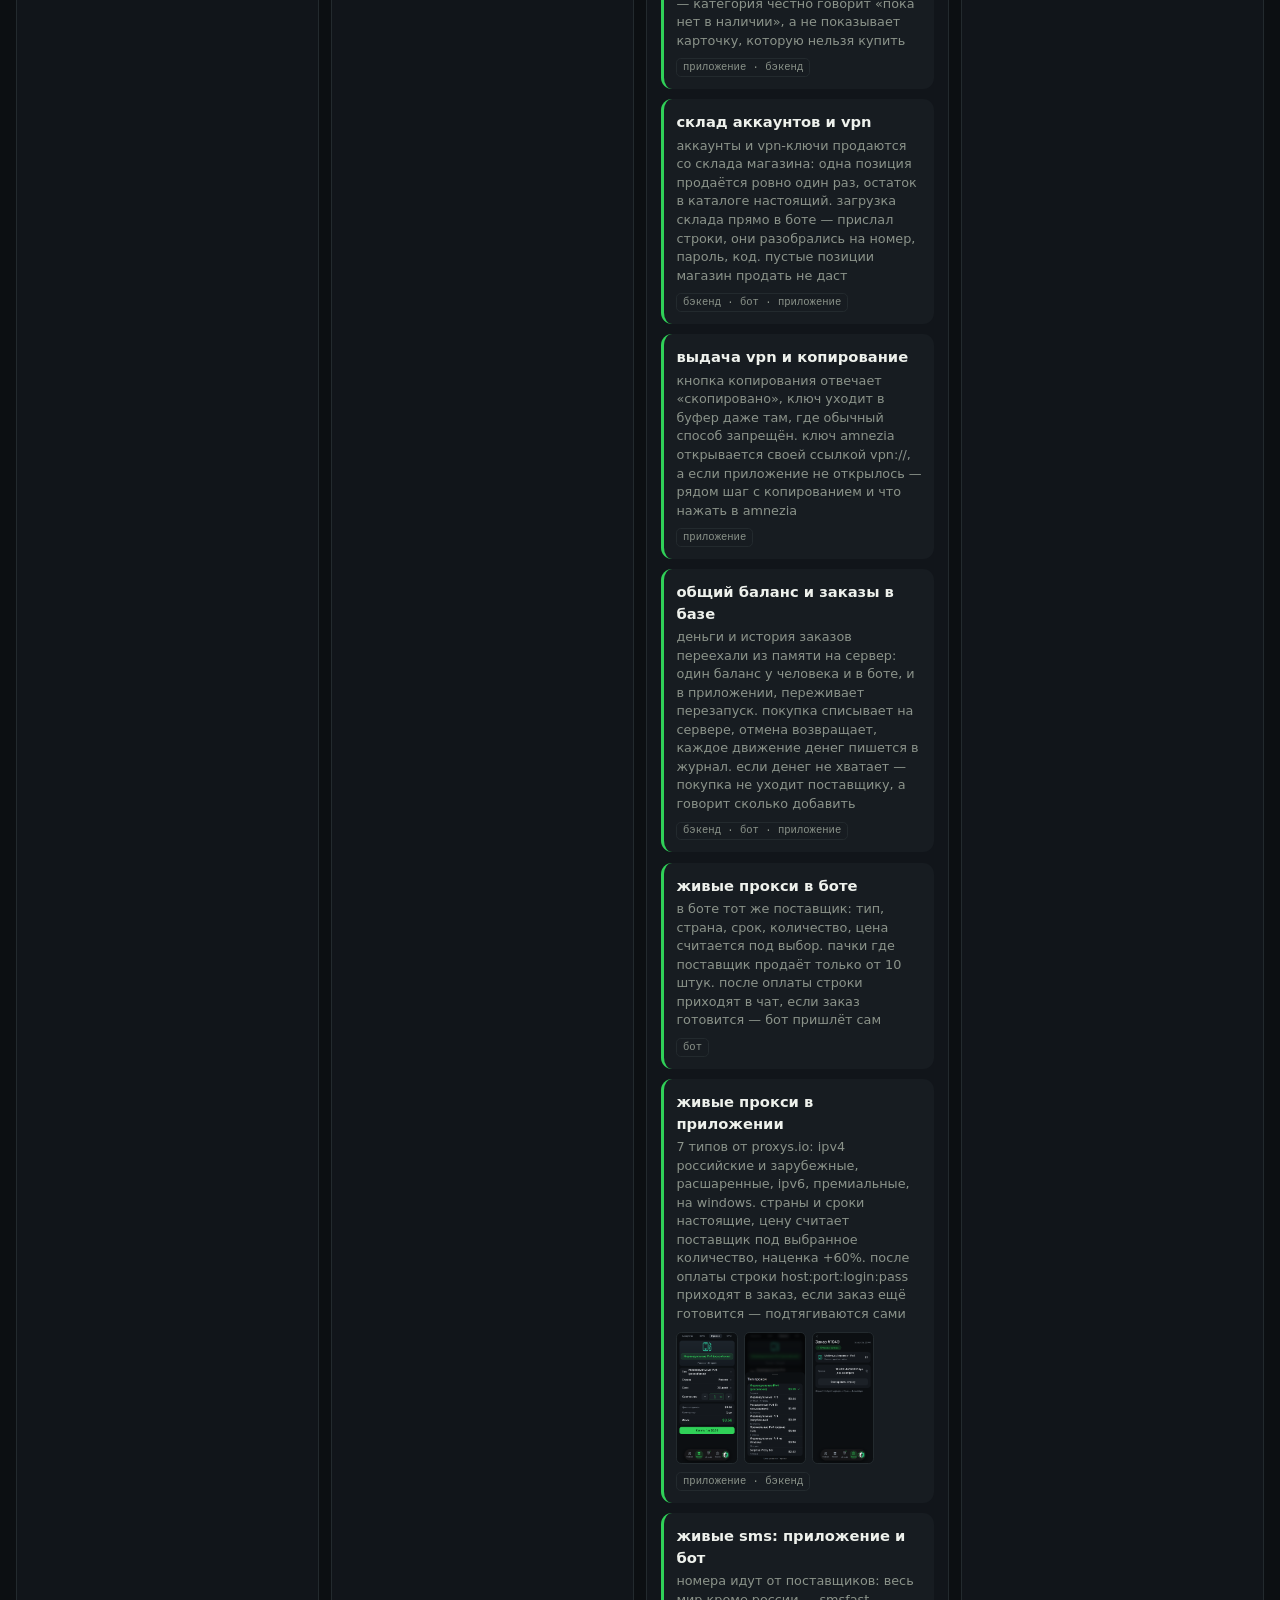
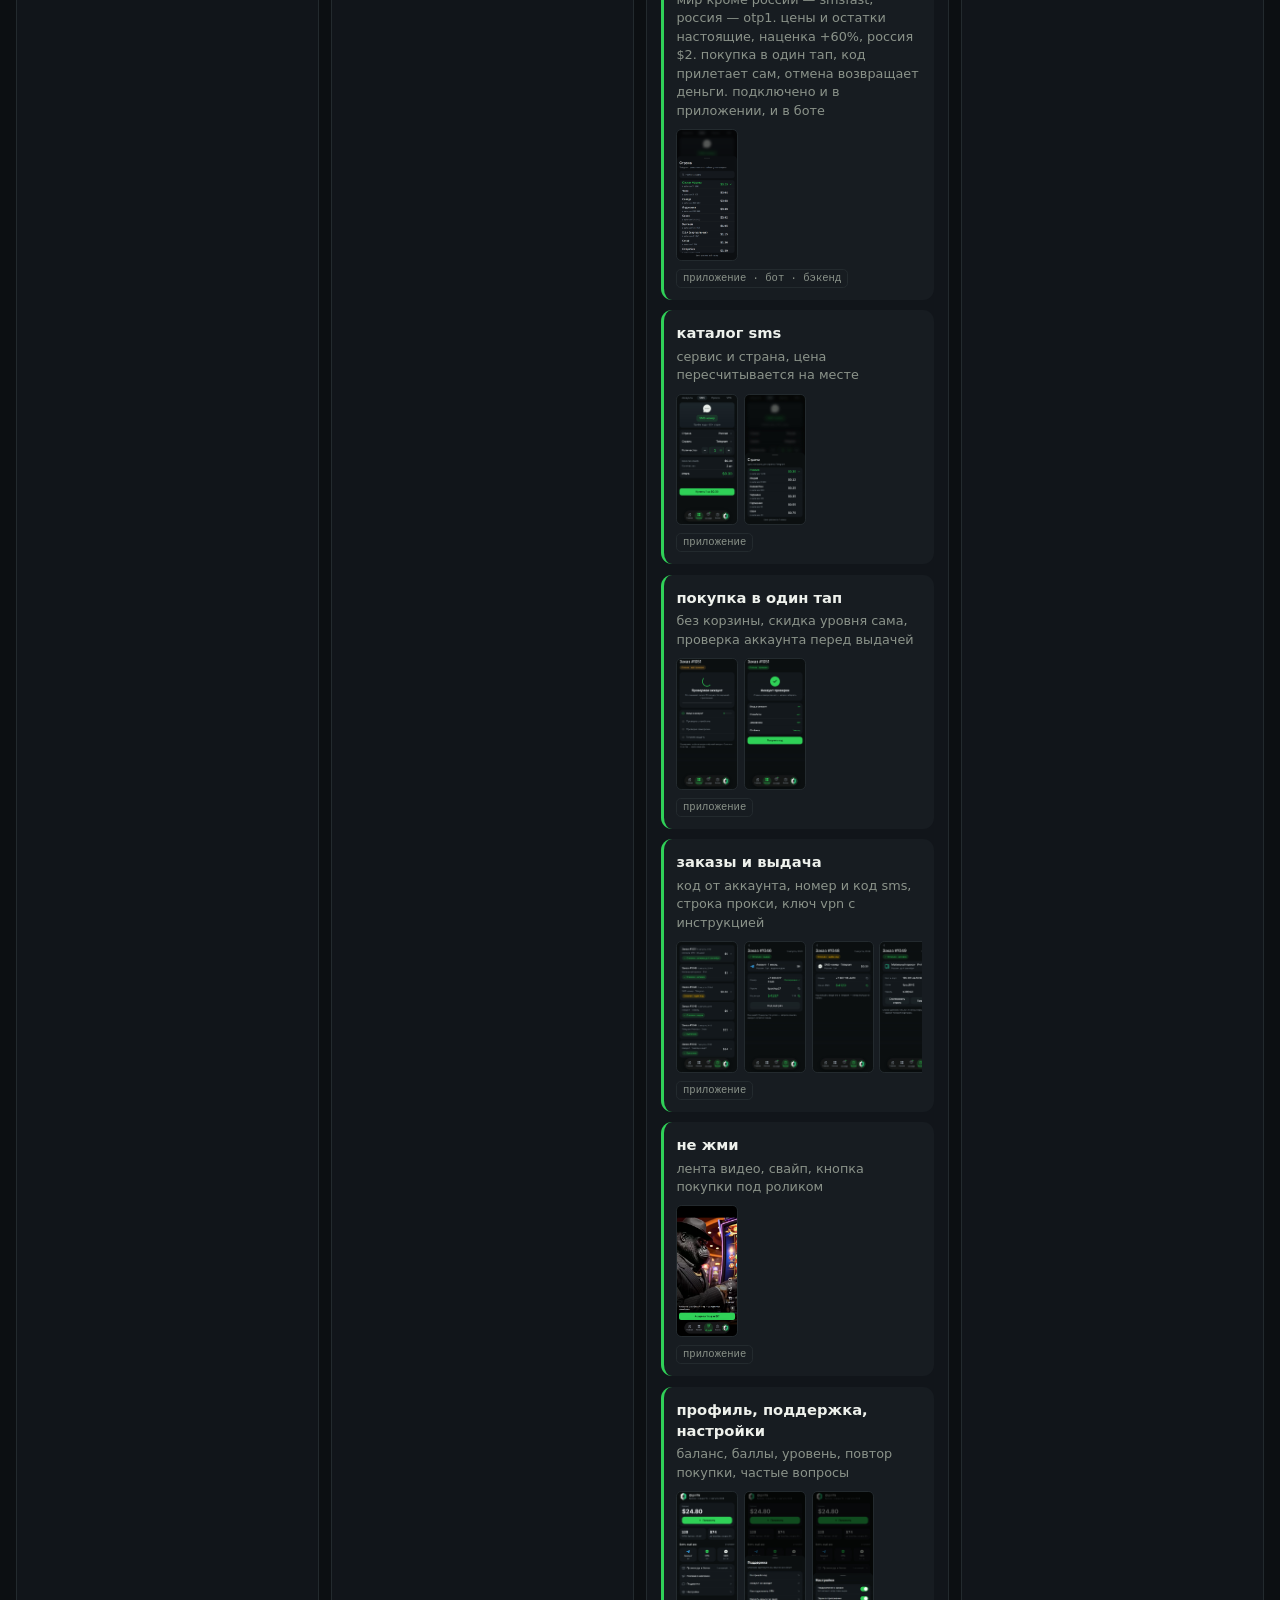
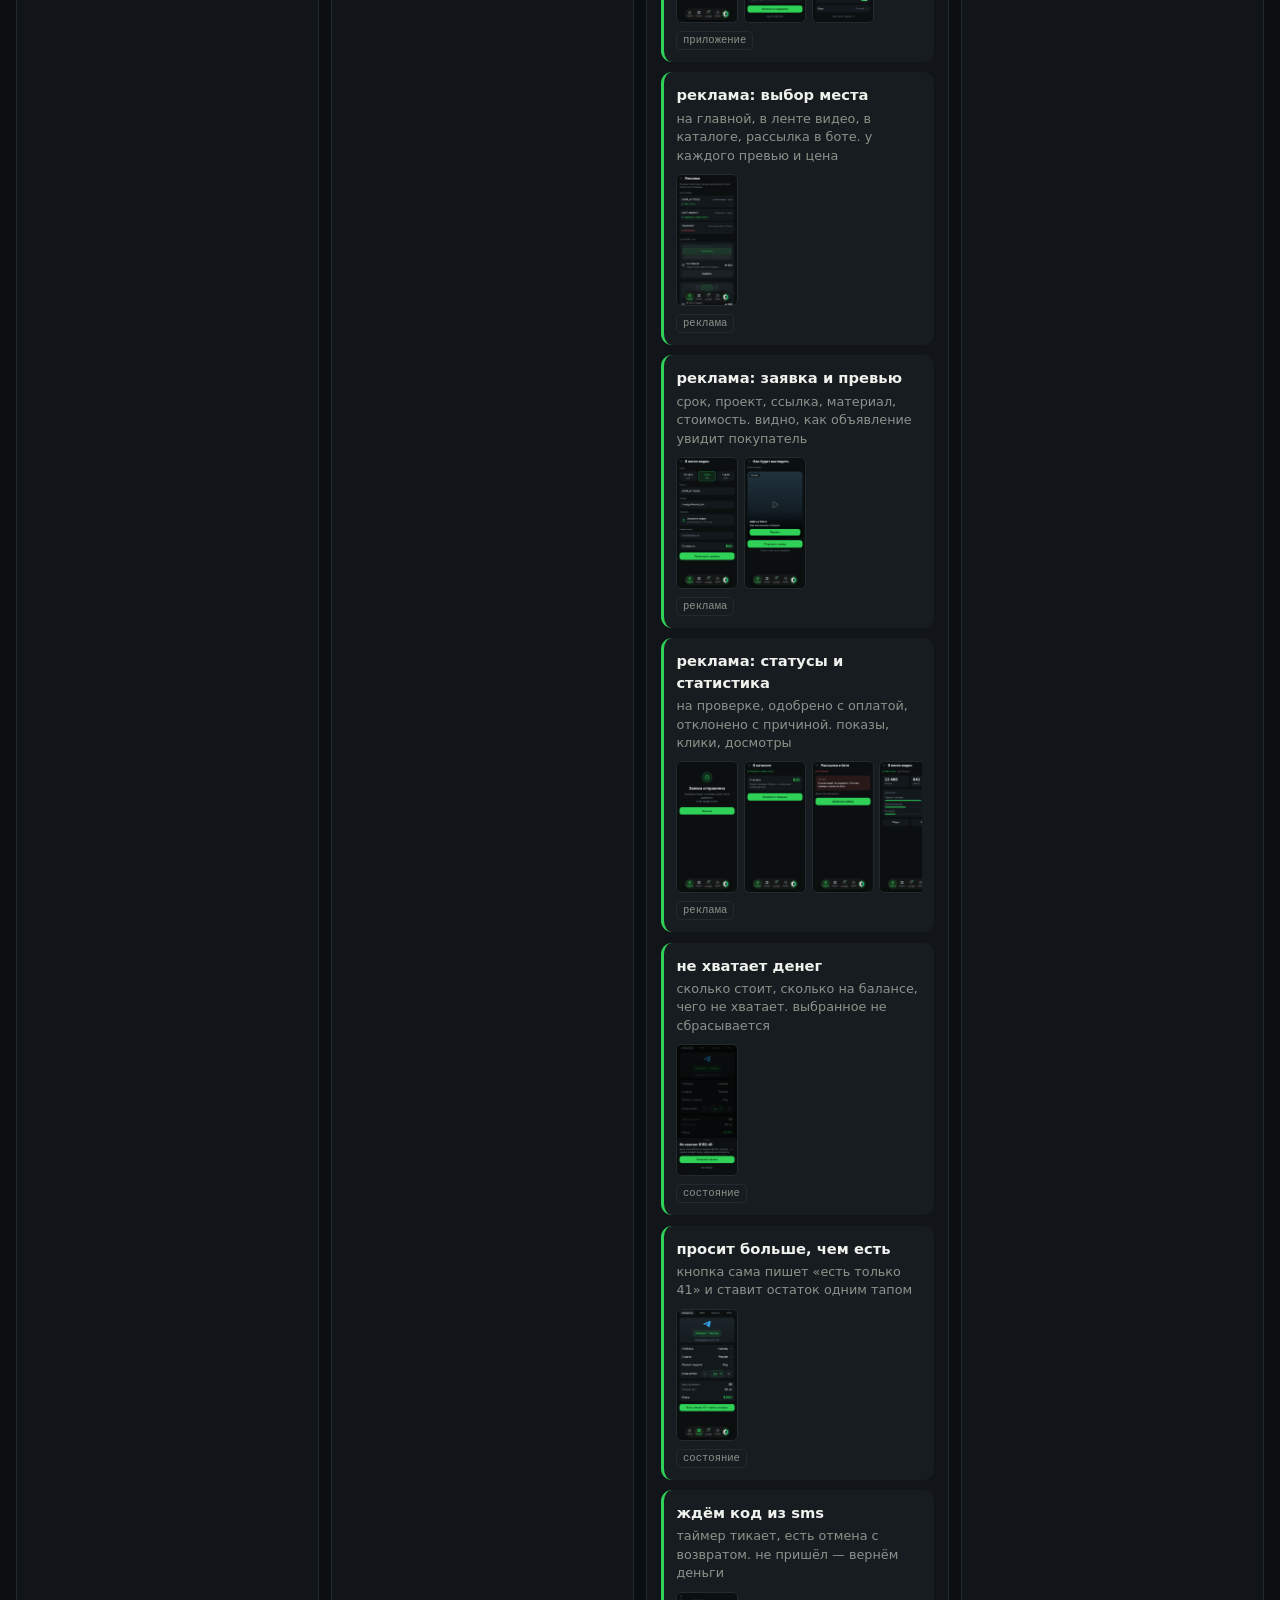
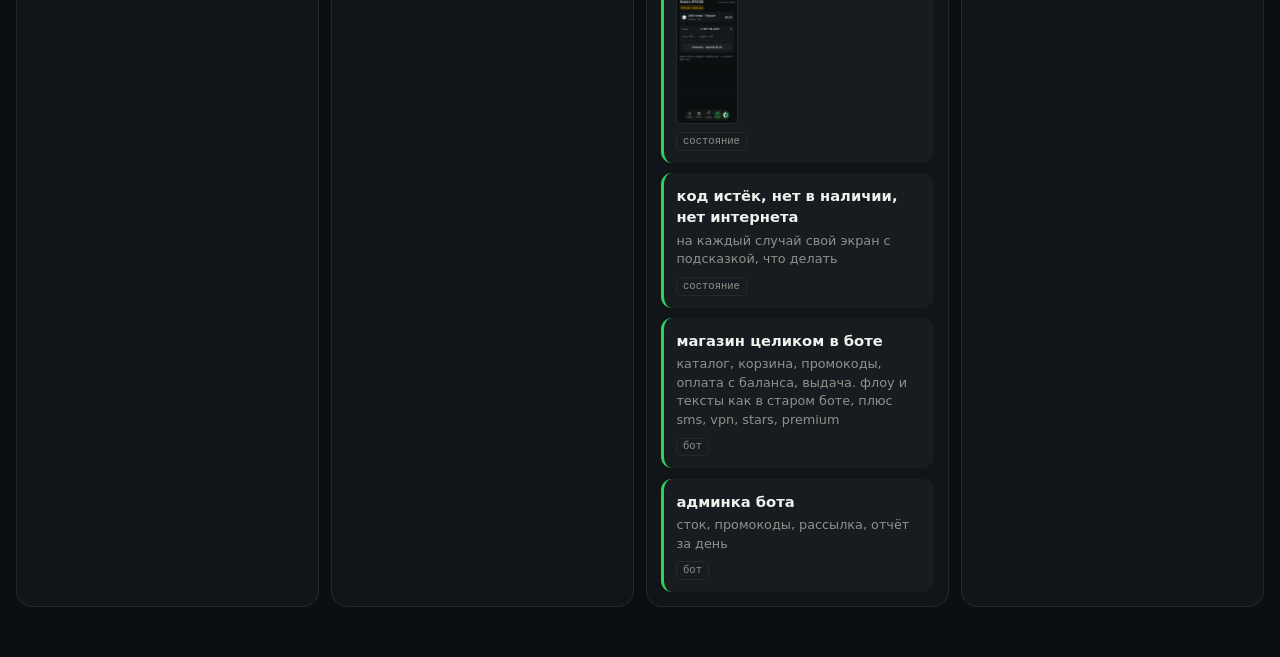
==== commit 2cf9bbab: "статус: пополнение внутри приложения" ====
--- a/status/index.html
+++ b/status/index.html
@@ -158,7 +158,7 @@
   </div>
 
   <div class="col c-done">
-    <h2><i></i>готово<span>24</span></h2>
+    <h2><i></i>готово<span>25</span></h2>
     <div class="hint">работает вживую, можно щупать</div>
 
     <div class="card">
@@ -174,6 +174,16 @@
       <div class="shots">
         <button type="button" data-src="img/catalog.jpg"><img src="img/catalog.jpg" alt="каталог"></button>
         <button type="button" data-src="img/sheet.jpg"><img src="img/sheet.jpg" alt="отлёжка"></button>
+      </div>
+      <span class="tag">приложение</span>
+    </div>
+
+    <div class="card">
+      <div class="t">пополнение прямо в приложении</div>
+      <div class="d">раньше «пополнить» уводило в бота и человек терял покупку. теперь касса внутри: сумма (или быстрые кнопки), монета, счёт с таймером и суммой в монете, кнопка оплаты и «я оплатил». приложение само проверяет оплату каждые 6 секунд, при зачислении показывает галочку и новый баланс. состояния: выставляем счёт, ждём оплату, счёт устарел, ошибка связи</div>
+      <div class="shots">
+        <button type="button" data-src="img/pay-amount.jpg"><img src="img/pay-amount.jpg" alt="сумма"></button>
+        <button type="button" data-src="img/pay-asset.jpg"><img src="img/pay-asset.jpg" alt="монета и комиссия"></button>
       </div>
       <span class="tag">приложение</span>
     </div>
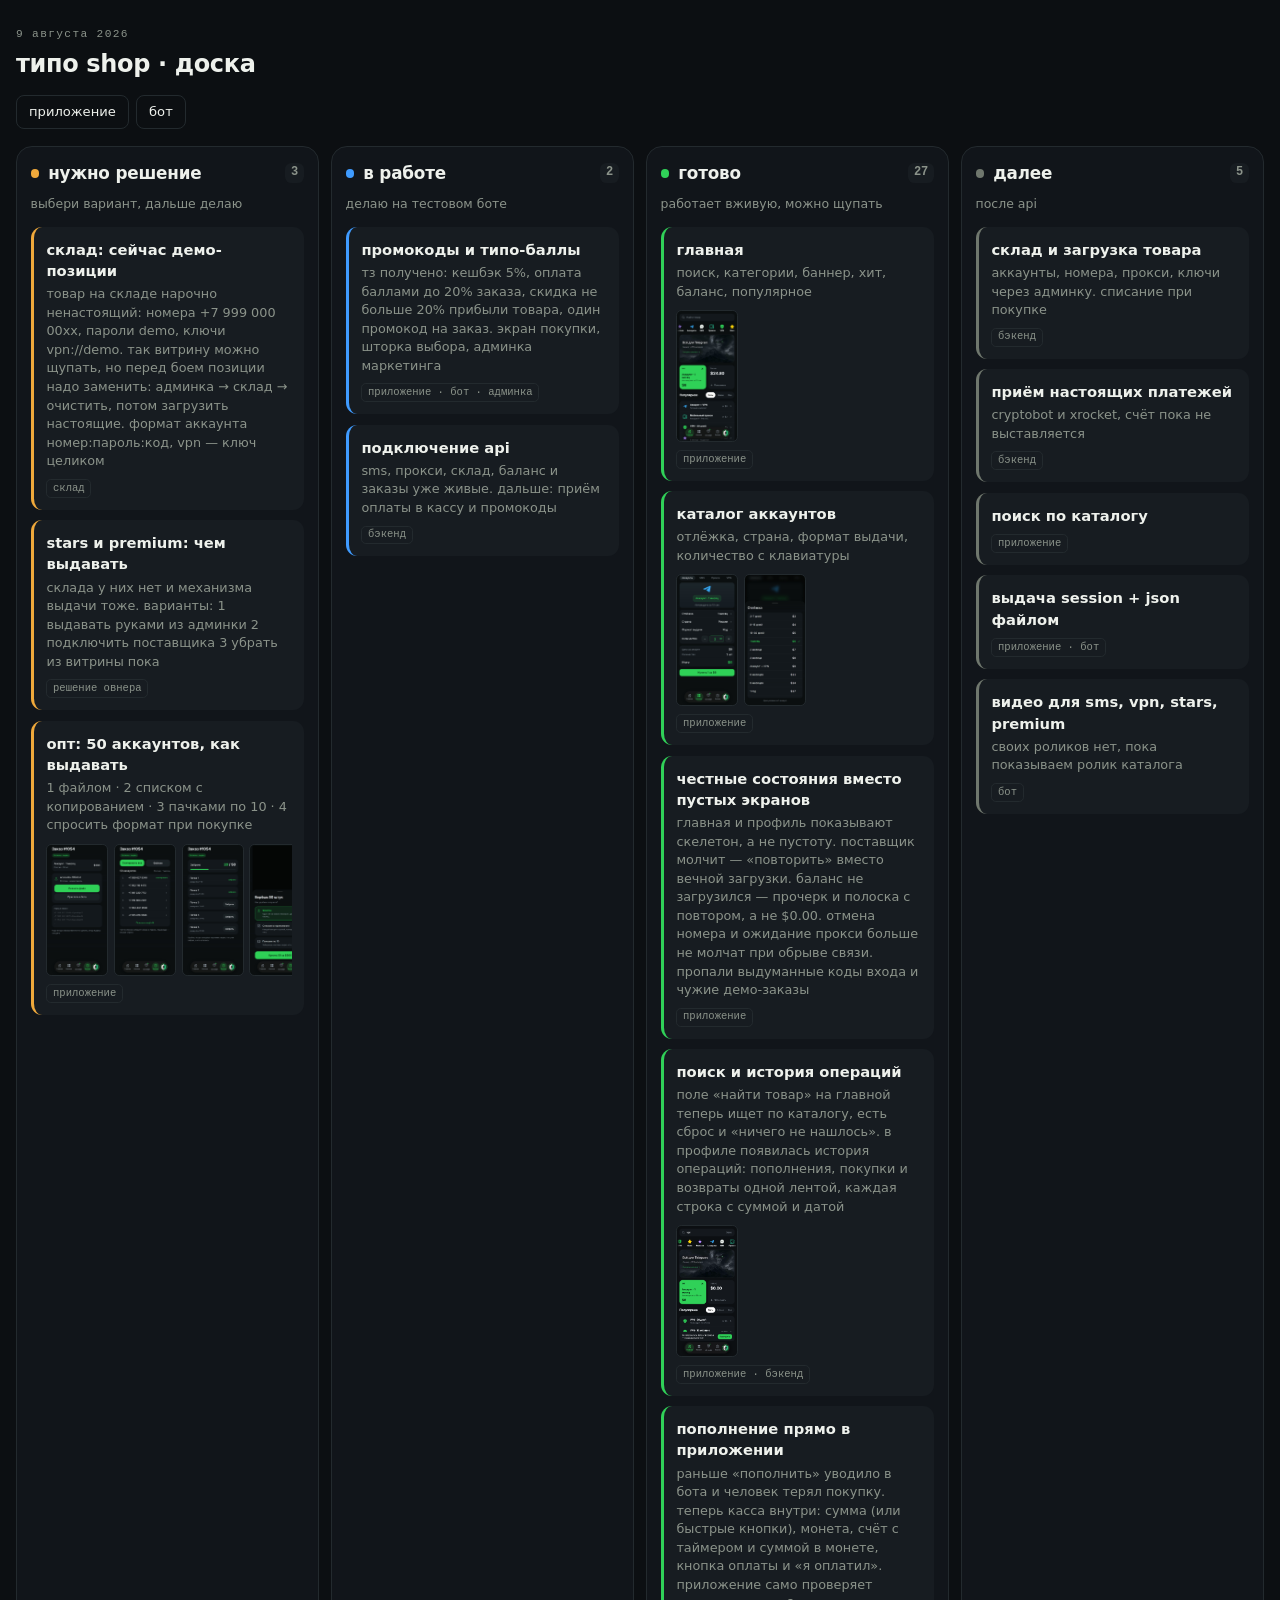
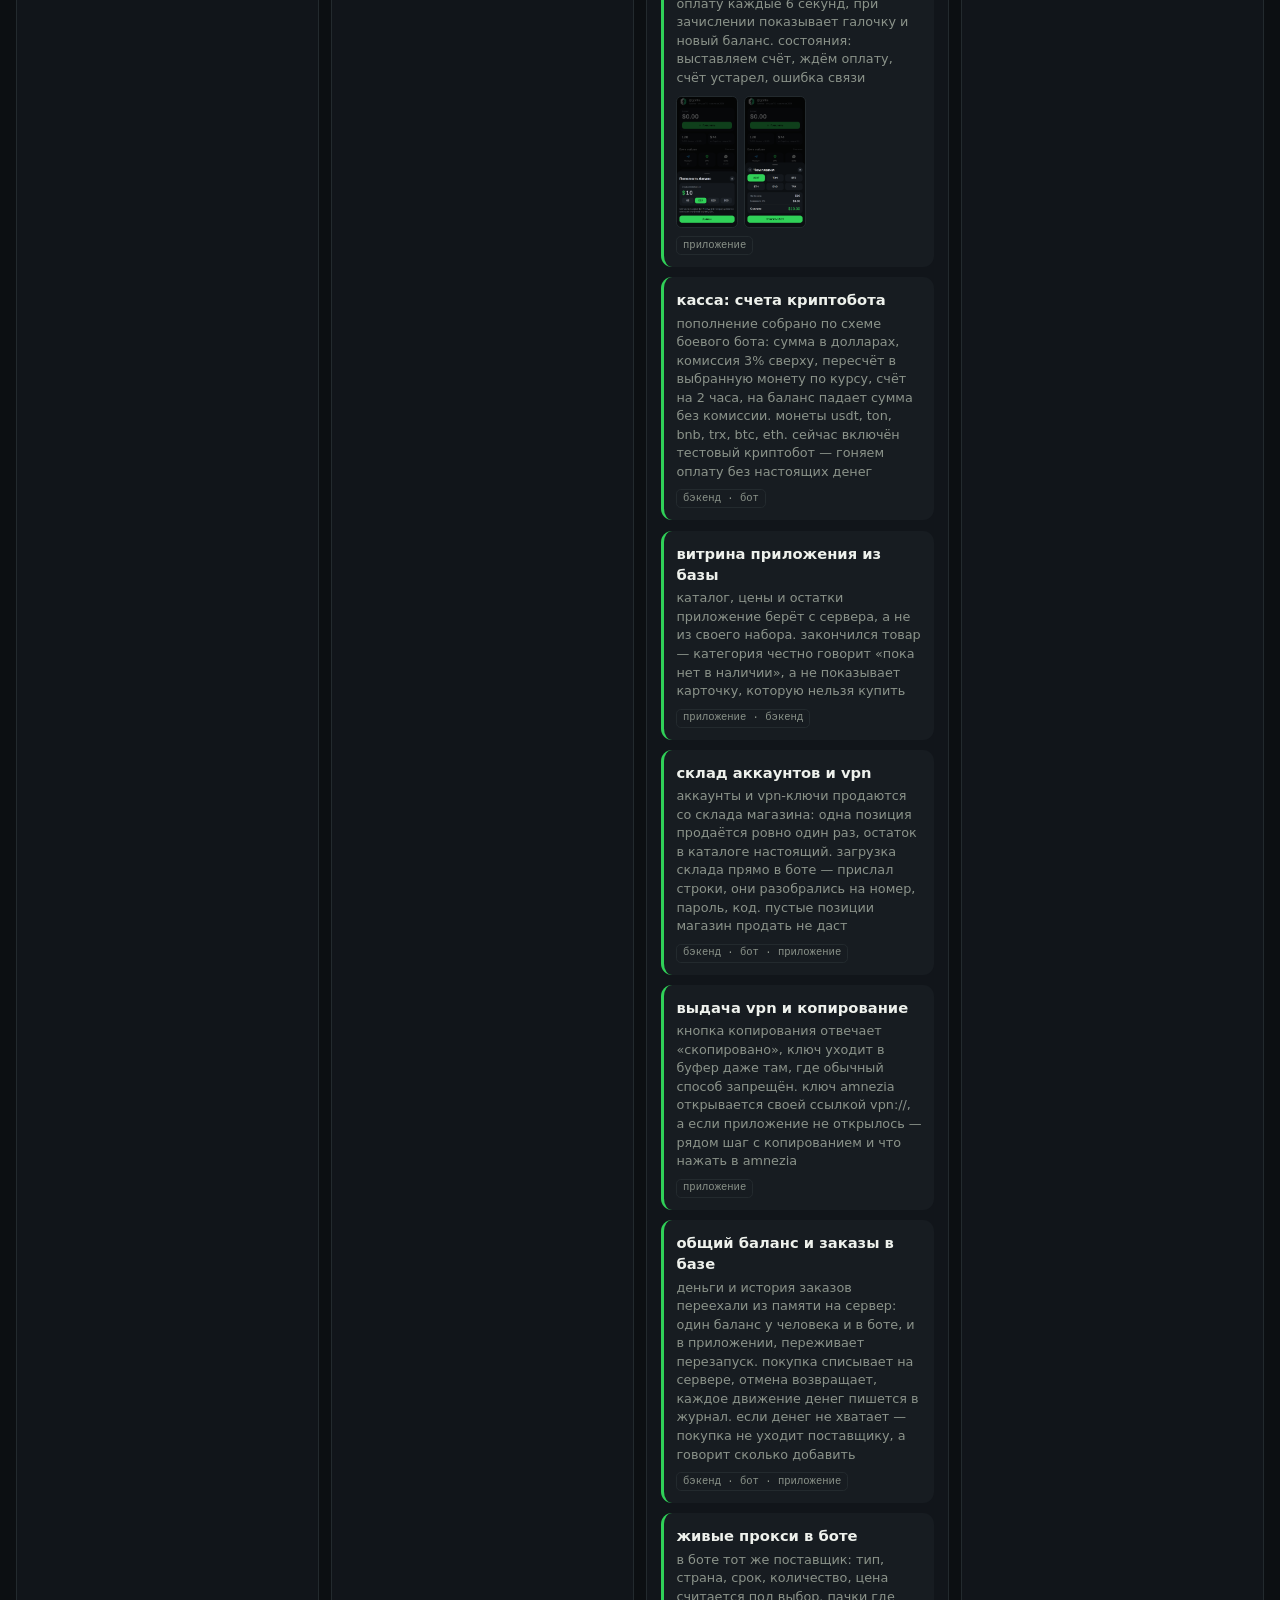
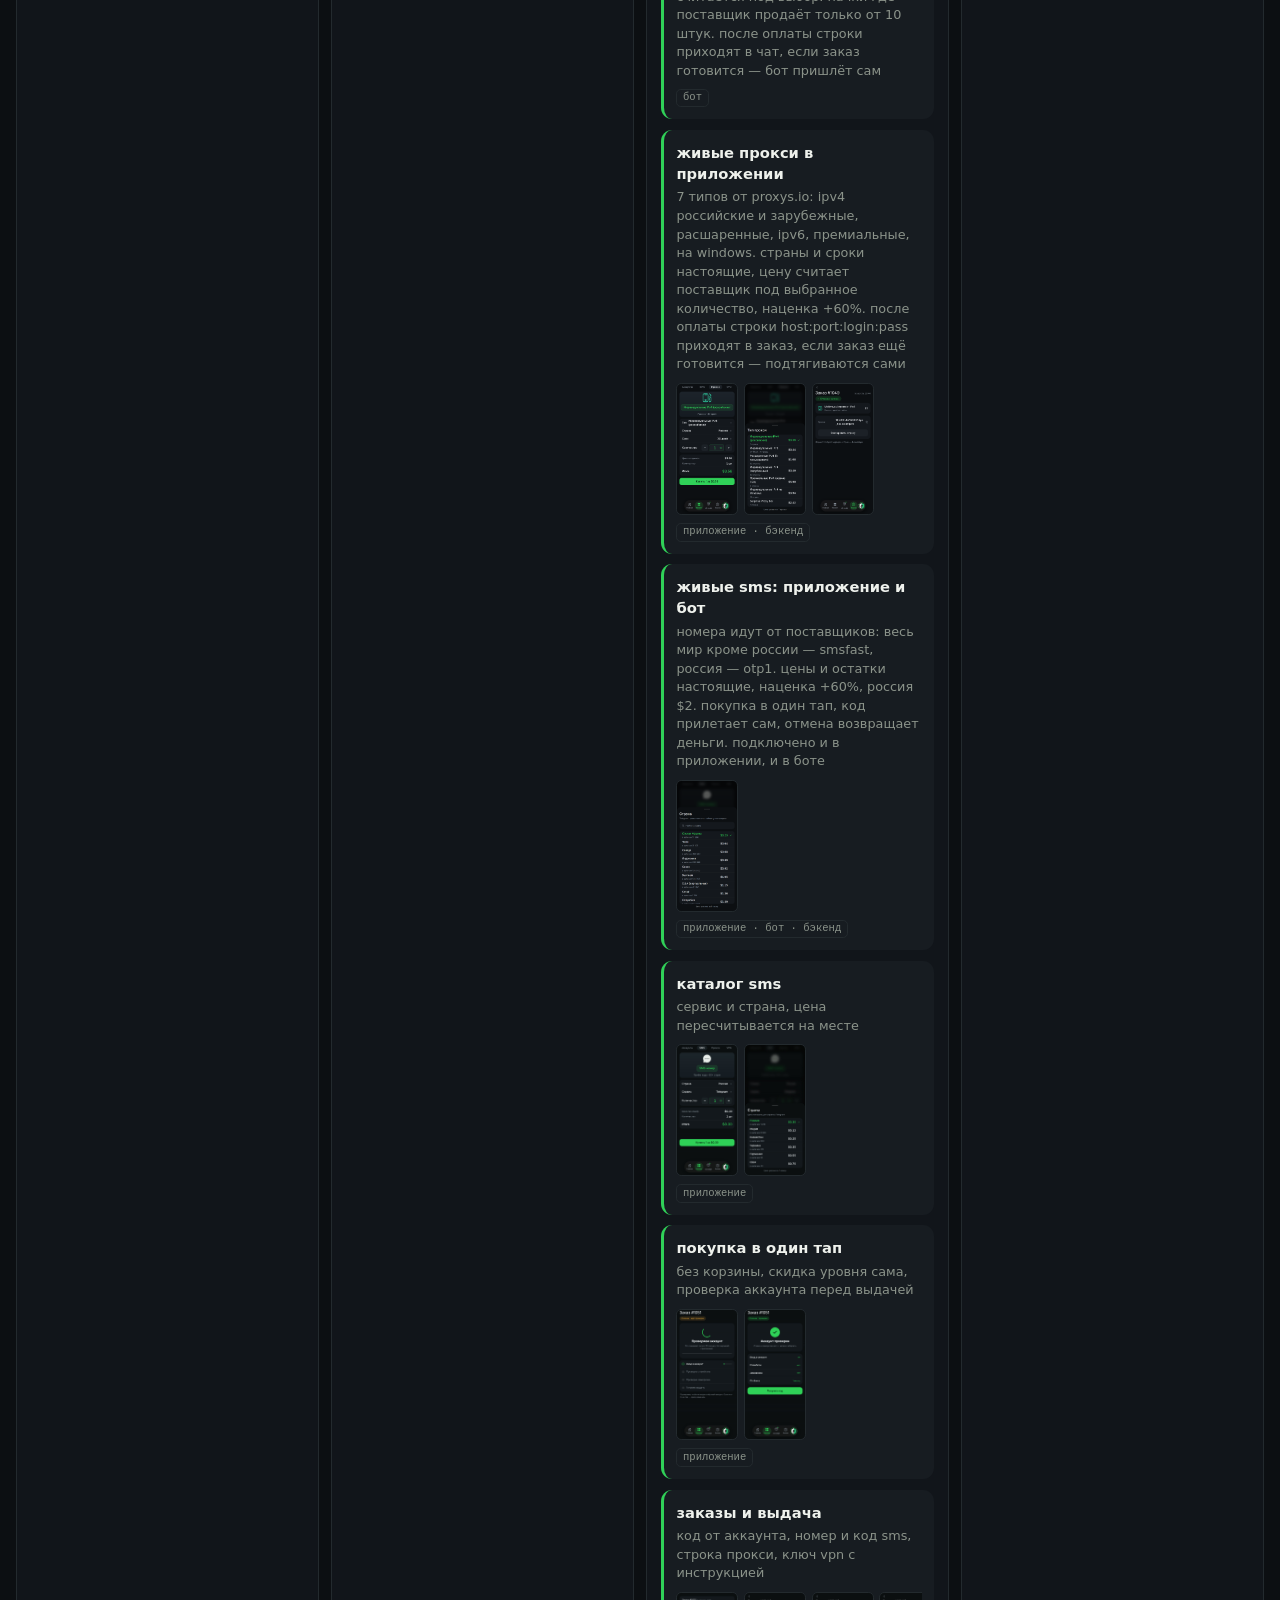
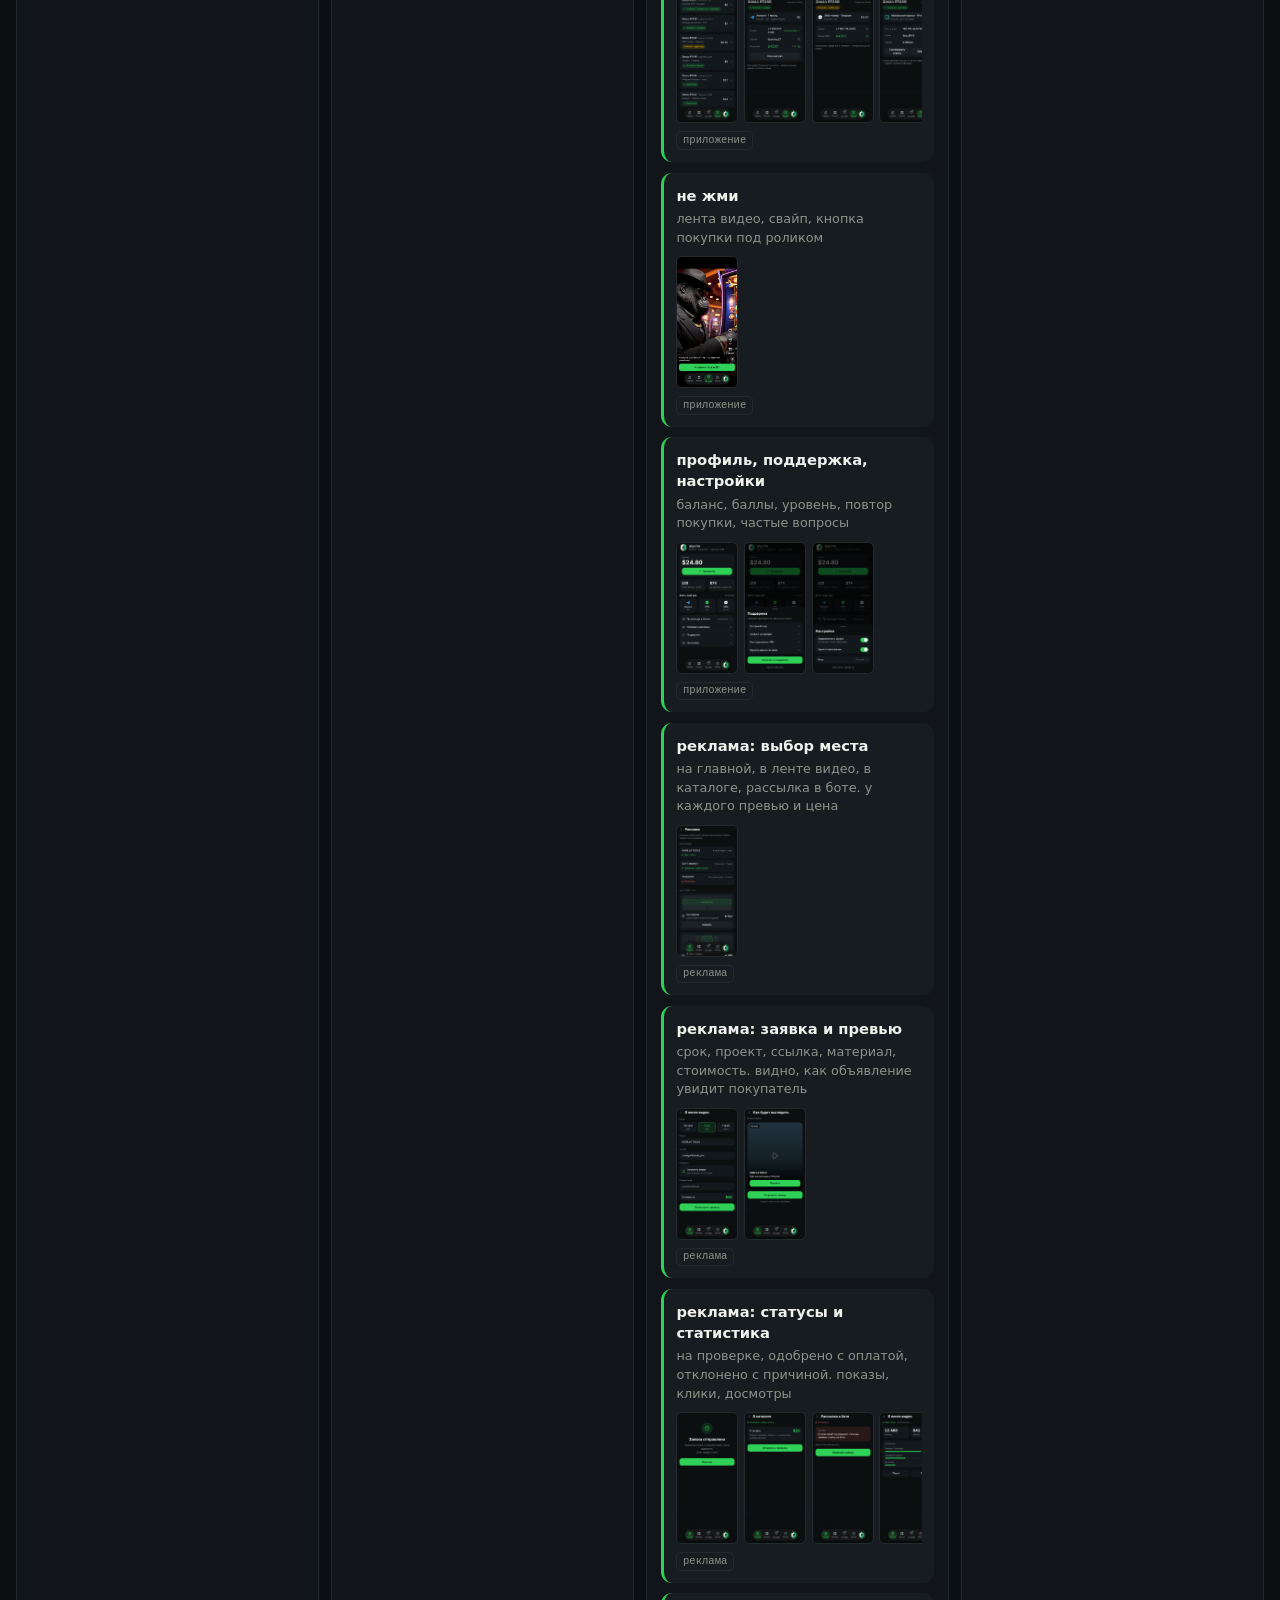
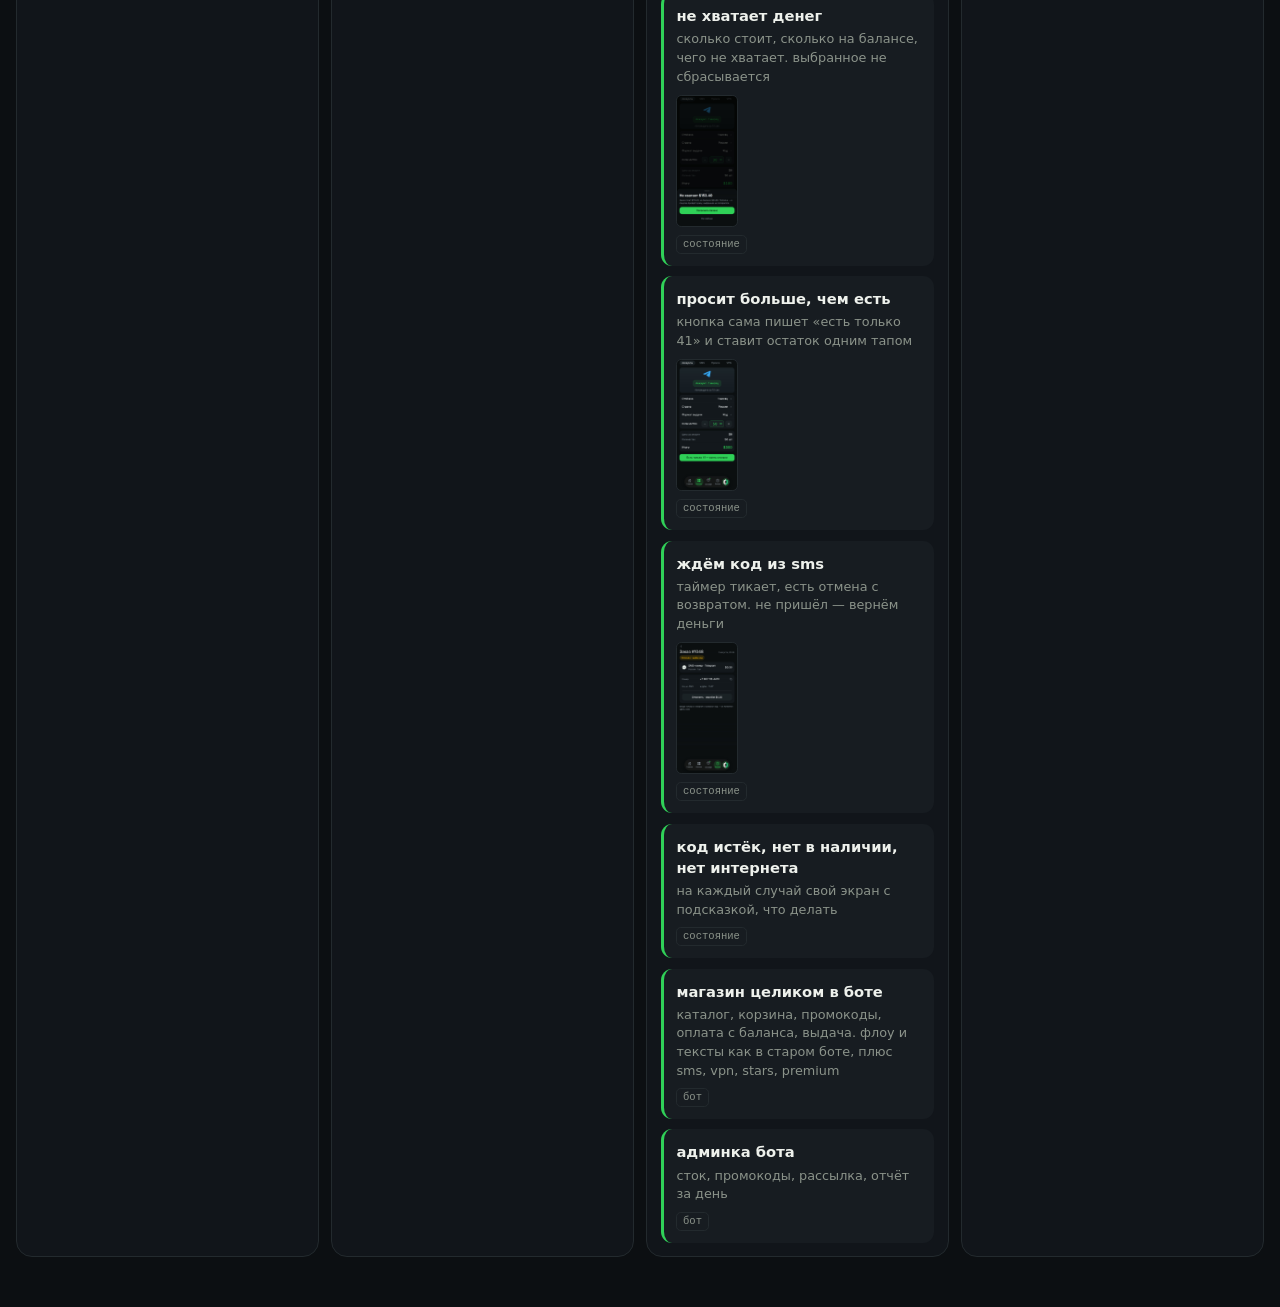
==== commit 1d14613d: "статус: состояния, поиск, история операций" ====
--- a/status/index.html
+++ b/status/index.html
@@ -158,7 +158,7 @@
   </div>
 
   <div class="col c-done">
-    <h2><i></i>готово<span>25</span></h2>
+    <h2><i></i>готово<span>27</span></h2>
     <div class="hint">работает вживую, можно щупать</div>
 
     <div class="card">
@@ -176,6 +176,21 @@
         <button type="button" data-src="img/sheet.jpg"><img src="img/sheet.jpg" alt="отлёжка"></button>
       </div>
       <span class="tag">приложение</span>
+    </div>
+
+    <div class="card">
+      <div class="t">честные состояния вместо пустых экранов</div>
+      <div class="d">главная и профиль показывают скелетон, а не пустоту. поставщик молчит — «повторить» вместо вечной загрузки. баланс не загрузился — прочерк и полоска с повтором, а не $0.00. отмена номера и ожидание прокси больше не молчат при обрыве связи. пропали выдуманные коды входа и чужие демо-заказы</div>
+      <span class="tag">приложение</span>
+    </div>
+
+    <div class="card">
+      <div class="t">поиск и история операций</div>
+      <div class="d">поле «найти товар» на главной теперь ищет по каталогу, есть сброс и «ничего не нашлось». в профиле появилась история операций: пополнения, покупки и возвраты одной лентой, каждая строка с суммой и датой</div>
+      <div class="shots">
+        <button type="button" data-src="img/search.jpg"><img src="img/search.jpg" alt="поиск"></button>
+      </div>
+      <span class="tag">приложение · бэкенд</span>
     </div>
 
     <div class="card">
